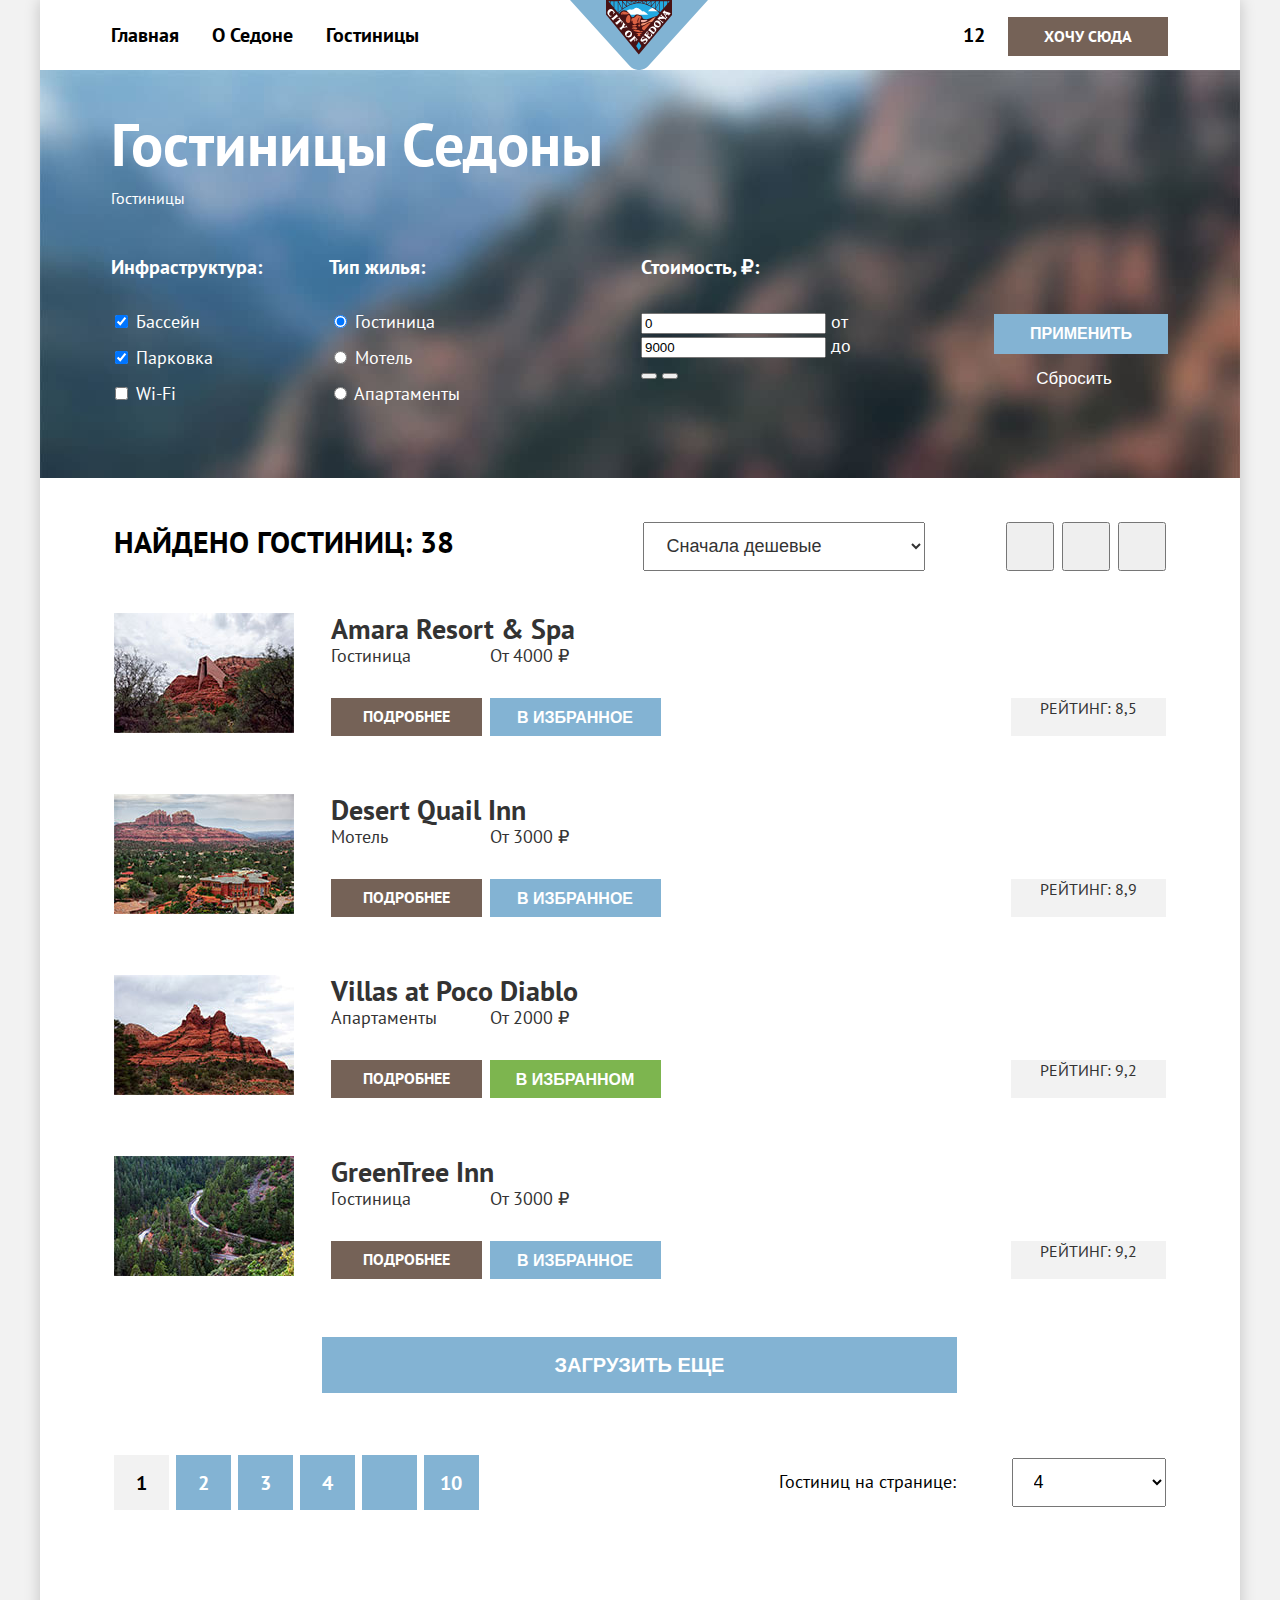
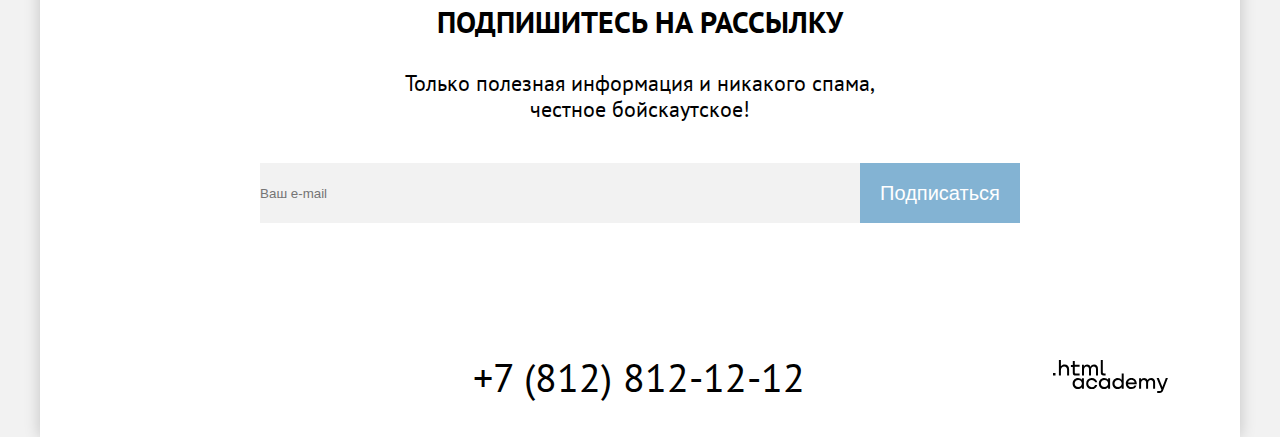
==== catalog.html @ 9ea30a8b "сетки на гридах для подходящих компонентов" ====
<!DOCTYPE html>
<html lang="ru">
  <head>
    <meta charset="utf-8" />
    <title>HTML Academy: Седона</title>
    <link rel="stylesheet" href="css/styles.css" />
  </head>

  <body>
    <!-- Шапка -->
    <header class="page-header">
      <div class="container">
        <nav class="navigation header-wrapper">
          <!-- Главная навигация -->
          <ul class="navigation-list">
            <li class="navigation-item">
              <a class="navigation-link" href="index.html">Главная</a>
            </li>
            <li class="navigation-item">
              <a class="navigation-link" href="about.html">О Седоне</a>
            </li>
            <li class="navigation-item">
              <a class="navigation-link" href="#">Гостиницы</a>
            </li>
          </ul>
          <!-- Лого -->
          <a class="navigation-link-logo" href="index.html">
            <img
              class="logo"
              src="img/index/header/sedona_logo.svg"
              width="138"
              height="70"
              alt="Логотип города Седона"
            />
          </a>
          <!-- Пользовательская навигация -->
          <ul class="navigation-user-list">
            <li class="navigation-item">
              <a class="navigation-link navigation-link-search" href="#">
                <span class="visually-hidden"> Поиск </span>
              </a>
            </li>
            <li class="navigation-item">
              <a class="navigation-link" href="#">
                <span class="visually-hidden navigation-link-favorite">
                  Избранное
                </span>
                <span class="favorite-hotels-number">12</span>
              </a>
            </li>
            <li class="navigation-item">
              <a class="navigation-link button button-find-navigation" href="#"
                >Хочу сюда</a
              >
            </li>
          </ul>
        </nav>
      </div>
    </header>
    <main class="main-catalog">
      <!-- Параметры поиска -->
      <section class="catalog-hotels catalog-wrapper">        
        <div class="container">
          <!-- Мини-шапка внутри страницы -->
          <div class="catalog-inner-header">
            <h1 class="catalog-hotels-title">Гостиницы Седоны</h1>
            <ul class="breadcrumbs">
              <li class="breadcrumbs-item breadcrumbs-icon-main">
                <a class="breadcrumbs-link" href="index.html"
                  ><span class="visually-hidden"> Главная </span></a
                >
              </li>
              <li class="breadcrumbs-item">
                <a class="breadcrumbs-link">Гостиницы</a>
              </li>
            </ul>
          </div>

          <h2 class="visually-hidden">Поиск гостиницы по параметрам</h2>
          <form
            class="catalog-filter catalog-filter-wrapper"
            action="https://echo.htmlacademy.ru/"
            method="get"
          >
            <!-- Инфраструктура -->
            <fieldset class="catalog-filter-group filter-infrastructure">
              <legend class="catalog-filter-title">Инфраструктура:</legend>
              <ul class="catalog-filter-list">
                <li class="catalog-filter-item">
                  <label class="control">
                    <input
                      class="control-input"
                      type="checkbox"
                      name="swimming_pool"
                      checked
                    />
                    <span class="control-mark"></span>
                    <span class="control-label">Бассейн</span>
                  </label>
                </li>
                <li class="catalog-filter-item">
                  <label class="control">
                    <input
                      class="control-input"
                      type="checkbox"
                      name="parking"
                      checked
                    />
                    <span class="control-mark"></span>
                    <span class="control-label">Парковка</span>
                  </label>
                </li>
                <li class="catalog-filter-item">
                  <label class="control">
                    <input class="control-input" type="checkbox" name="wi-fi" />
                    <span class="control-mark"></span>
                    <span class="control-label">Wi-Fi</span>
                  </label>
                </li>
              </ul>
            </fieldset>

            <!-- Тип жилья -->
            <fieldset class="catalog-filter-group filter-acomadation_type">
              <legend class="catalog-filter-title">Тип жилья:</legend>
              <ul class="catalog-filter-list">
                <li class="catalog-filter-item">
                  <label class="control">
                    <input
                      class="control-input"
                      type="radio"
                      name="hotel-type"
                      value="hotel"
                      checked
                    />
                    <span class="control-mark"></span>
                    <span class="control-label">Гостиница</span>
                  </label>
                </li>
                <li class="catalog-filter-item">
                  <label class="control">
                    <input
                      class="control-input"
                      type="radio"
                      name="hotel-type"
                      value="motel"
                    />
                    <span class="control-mark"></span>
                    <span class="control-label">Мотель</span>
                  </label>
                </li>
                <li class="catalog-filter-item">
                  <label class="control">
                    <input
                      class="control-input"
                      type="radio"
                      name="hotel-type"
                      value="apartment"
                    />
                    <span class="control-mark"></span>
                    <span class="control-label">Апартаменты</span>
                  </label>
                </li>
              </ul>
            </fieldset>

            <fieldset class="catalog-filter-group filter-price">
              <legend class="catalog-filter-title">Стоимость, ₽:</legend>

              <input
                id="catalog-filter-input-min-price"
                type="number"
                name="min-price"
                value="0"
              />
              <label
                class="catalog-filter-input"
                for="catalog-filter-input-min-price"
                >от
              </label>
              <input
                id="catalog-filter-input-max-price"
                class="catalog-filter-input"
                type="number"
                name="max-price"
                value="9000"
              />
              <label
                class="catalog-filter-input"
                for="catalog-filter-input-max-price"
                >до</label
              >

              <div class="catalog-filter-range-wrapper">
                <button class="range-toggle toggle-min" type="button">
                  <span class="visually-hidden">Изменить минимальную цену.</span>
                </button>
                <button class="range-toggle toggle-max" type="button">
                  <span class="visually-hidden">Изменить максимальную цену.</span>
                </button>
              </div>
            </fieldset>

            <fieldset class="catalog-filter-group filter-buttons">
              <legend class="visually-hidden">
                Кнопки применения/сброса фильтров
              </legend>
              <button class="button catalog-filter-button" type="submit">
                Применить
              </button>
              <button class="catalog-filter-reset" name="example" type="reset">
                Сбросить
              </button>
            </fieldset>
          </form>
        </div>
      </section>

      <!-- Результат поиска -->
      <section class="search-result">
        <div class="container">
          <!-- Верхняя панель отображения результатов поиска -->
          <div class="upper-panel-search-result">
            <h2>Найдено гостиниц: 38</h2>
            <!-- Сортировка -->
            <form class="sorting-type" action="https://echo.htmlacademy.ru/">
              <label class="visually-hidden" for="sorting">Сортировка</label>
              <select class="select-control" id="sorting" name="sorting">
                <option value="cheap">Сначала дешевые</option>
                <option value="popular">Сначала высокий рейтинг</option>
                <option value="expensive">Сначала дорогие</option>
              </select>
            </form>

            <!-- Вид отображения -->
            <button class="button-view button-cards" type="button">
              <span class="visually-hidden">Показать карточки</span>
            </button>
            <button class="button-view button-slideshow" type="button">
              <span class="visually-hidden">Слайдшоу</span>
            </button>
            <button class="button-view button-list current-button" type="button">
              <span class="visually-hidden">Показать список</span>
            </button>
          </div>

          <!-- Карточки отeлей -->
          <div class="search-result-hotels">
            <div class="hotel-card">
              <img
                class="hotel-card-image"
                src="img/catalog/hotels/hotel_Amara_Resort_Spa.jpg"
                width="180"
                height="120"
                alt="Гостиница Amara Resort & Spa, расположенная на горе"
              />
              <a class="hotel-card-link" href="hotel.html">
                <h3 class="hotel-card-title">Amara Resort & Spa</h3>
              </a>
              <p class="hotel-card-acomadation-type">Гостиница</p>
              <p class="hotel-card-price">От 4000 ₽</p>
              <a href="#" class="button hotel-card-button">Подробнее</a>
              <button class="button hotel-to-favorite" type="button">
                В избранное
              </button>
              <p class="rating">Рейтинг: 8,5</p>
            </div>

            <div class="hotel-card">
              <img
                class="hotel-card-image"
                src="img/catalog/hotels/motel_Desert_Quail_Inn.jpg"
                width="180"
                height="120"
                alt="Мотель Desert Quail Inn на фоне окружающего ландшафта"
              />
              <a class="hotel-card-link" href="hotel.html">
                <h3 class="hotel-card-title hotel-stars">Desert Quail Inn</h3>
              </a>
              <p class="hotel-card-acomadation-type">Мотель</p>
              <p class="hotel-card-price">От 3000 ₽</p>
              <a href="#" class="button hotel-card-button">Подробнее</a>
              <button class="button hotel-to-favorite" type="button">
                В избранное
              </button>

              <p class="rating">Рейтинг: 8,9</p>
            </div>

            <div class="hotel-card">
              <img
                class="hotel-card-image"
                src="img/catalog/hotels/apartaments_Villas_at_Poco_Diablo.jpg"
                width="180"
                height="120"
                alt="Горы вблизи апартаментов Villas at Poco Diablo"
              />
              <a class="hotel-card-link" href="hotel.html">
                <h3 class="hotel-card-title hotel-stars">
                  Villas at Poco Diablo
                </h3>
              </a>
              <p class="hotel-card-acomadation-type">Апартаменты</p>
              <p class="hotel-card-price">От 2000 ₽</p>
              <a href="#" class="button hotel-card-button">Подробнее</a>
              <button class="button hotel-in-favorite" type="button">
                В избранном
              </button>
              <p class="rating">Рейтинг: 9,2</p>
            </div>

            <div class="hotel-card">
              <img
                class="hotel-card-image"
                src="img/catalog/hotels/hotel_GreenTree_Inn.jpg"
                width="180"
                height="120"
                alt="Лесная холмистая местность с рекой вблизи гостиницы GreenTree Inn"
              />
              <a class="hotel-card-link" href="hotel.html">
                <h3 class="hotel-card-title hotel-stars">GreenTree Inn</h3>
              </a>
              <p class="hotel-card-acomadation-type">Гостиница</p>
              <p class="hotel-card-price">От 3000 ₽</p>
              <a href="#" class="button hotel-card-button">Подробнее</a>
              <button class="button hotel-to-favorite" type="button">
                В избранное
              </button>
              <p class="rating">Рейтинг: 9,2</p>
            </div>
            <!-- Кнопка "Загрузить еще" -->
            <button class="pagination-more pagination-link" type="button">
              Загрузить еще
            </button>
          </div>

          <!-- Нижняя панель отображения результатов поиска -->
          <div class="lower-panel-search-result">
            <ul class="pagination">
              <li class="pagination-item pagination-current">
                <a class="pagination-link pagination-current">1</a>
              </li>
              <li class="pagination-item">
                <a class="pagination-link" href="#">2</a>
              </li>
              <li class="pagination-item">
                <a class="pagination-link" href="#">3</a>
              </li>
              <li class="pagination-item">
                <a class="pagination-link" href="#">4</a>
              </li>
              <li class="pagination-item pagination-dots">
                <a class="pagination-link" href="#"></a>
              </li>
              <li class="pagination-item">
                <a class="pagination-link" href="#">10</a>
              </li>
            </ul>
            <!-- Выбор количества карточек отображения -->
            <form class="hotels-on-page" action="https://echo.htmlacademy.ru/">
              <label class="hotels-on-page-label" for="hotels-on-page">Гостиниц на странице:</label>
              <select
                class="select-control-pages"
                id="hotels-on-page"
                name="hotels-on-page"
              >
                <option value="4">4</option>
                <option value="8">8</option>
                <option value="12">12</option>
              </select>
            </form>
          </div>
        </div>
      </section>

      <!-- Подписка -->
      <section class="subscribe">
        <h2 class="subscribe-title">Подпишитесь на рассылку</h2>
        <p class="subscribe-description">
          Только полезная информация и никакого спама, честное бойскаутское!
        </p>
        <form class="subscribe-form" action="https://echo.htmlacademy.ru/">
          <label for="subscribe-email" class="visually-hidden"
            >Введите e-mail</label
          >
          <input
            class="subscribe-email subscribe-email-catalog"
            id="subscribe-email"
            type="email"
            name="subscribe-email"
            placeholder="Ваш e-mail"
          />
          <button
            class="subscribe-button"
            type="submit"
            name="subscribe-submit"
          >
            Подписаться
          </button>
        </form>
      </section>
    </main>
    <!-- Подвал -->
    <footer class="page-footer">
      <div class="container">
        <div class="footer-wrapper">
          <ul class="footer-social footer-social-list">
            <li class="footer-social-item">
              <a
                class="social-button social-button-twitter"
                href="https://twitter.com/htmlacademy_ru"
              >
                <span class="visually-hidden">Твиттер</span>
              </a>
            </li>
            <li class="footer-social-item">
              <a
                class="social-button social-button-facebook"
                href="https://www.facebook.com/htmlacademy"
              >
                <span class="visually-hidden">Фэйсбук</span>
              </a>
            </li>
            <li class="footer-social-item">
              <a
                class="social-button social-button-youtube"
                href="https://youtube.com/htmlacademy_ru"
              >
                <span class="visually-hidden">Ютуб</span>
              </a>
            </li>
          </ul>
          <p class="footer-contacts">
            <a class="footer-contacts-phone" href="tel:+78128121212"
              >+7 (812) 812-12-12</a
            >
          </p>
          <p class="htmlacademy-copyright">
            <a class="htmlacademy-link" href="https://htmlacademy.ru/"
              ><img
                class="footer-logo"
                src="img/index/footer/footer_logo.svg"
                width="115"
                height="34"
                alt="Логотип HTML Academy"
              />
            </a>
          </p>
        </div>
      </div>
    </footer>
  </body>
</html>
---- css/styles.css ----
/*Colors*/
:root {
  --primary-font-color: black;
  --secondary-font-color: #333333;
  --primary-background-color: #ffffff;
  --image-background-spare-color: #5d8eaf;
  --secondary-background-color: #83b3d3;
  --advantage-background-grey: rgba(131, 179, 211, 0.12);
  --advantage-background-dark-grey: rgba(131, 179, 211, 0.2);
  --find-hotel-button-color: #756257;
  --favorite-hotels-button-color: #7db54f;
  --backing-background: #f2f2f2;
}

@font-face {
  font-family: "PT Sans";
  font-style: normal;
  font-weight: 400;
  src: url("../fonts/ptsans-400.woff2") format("woff2");
  font-display: swap;
}

@font-face {
  font-family: "PT Sans";
  font-style: normal;
  font-weight: 700;
  src: url("../fonts/ptsans-700.woff2") format("woff2");
  font-display: swap;
}

/*Sticky-footer -> height of page*/
html {
  height: 100%;
}

/* CONTAINER /
specify the page_width */

.container {
  margin: 0 auto;
  padding-left: 71px;
  padding-right: 72px;
} 

body {
  min-height: 100%;
  font-family: "PT Sans", Arial, sans-serif;
  font-style: normal;
  font-weight: normal;
  font-size: 18px;
  color: var(--primary-font-color);
  background-color: var(--backing-background);
  width: 1200px;
  margin: 0 auto;
  box-shadow: 0px 0px 15px rgba(0, 0, 0, 0.2);
}

.visually-hidden {
  position: absolute;
  width: 1px;
  height: 1px;
  margin: -1px;
  padding: 0;
  border: 0;
  clip: rect(0 0 0 0);
  overflow: hidden;
}

/*Index_welcome_section*/
.intro-index {
  color: var(--primary-background-color);
  background-color: var(--image-background-spare-color);
  min-height: 485px; 
  background-image: url("../img/index/welcom_section/index-background.jpg");
  background-size: 100% auto;
  background-repeat: no-repeat;
  text-align: center;
  display: flex;
  justify-content: center;  
  margin-bottom: 63px;  
}

.intro-index-greeting {
  padding-top: 51px;
}

/*Header-navigation*/
.page-header {
  min-height: 65px;
  background: var(--primary-background-color);
}

.header-wrapper {
  display: flex;
  flex-direction: row;
  padding: 0;
  margin: 0;
}

.navigation-list {
  width: 459px;
  display: grid;
  grid-template-columns: repeat(4, max-content);
  gap: 33px; 
  margin: 0;
  padding: 0;
  list-style: none;
}

.navigation-item {
  align-self: center; 
  justify-self: center;
}

.navigation-user-list {
  max-width: 251px;
  display: grid;
  grid-template-columns: 18px 27px 160px;
  gap: 21px;
  margin: 0;
  padding: 0;
  list-style: none;
  margin-left: auto;
}

/*header-button*/
.button-find-navigation {
  background-color: var(--find-hotel-button-color);
  padding-top: 9px;
  padding-bottom: 10px; 
  padding-left: 36px;
  padding-right: 36px;
}

.navigation-link {
  font-weight: bold;
  font-size: 20px;
  line-height: 26px;
  color: inherit;
  text-decoration: none;
}

.logo {
  display: block;
}

/*All small buttons*/
.button {
  font-weight: bold;
  font-size: 16px;
  line-height: 21px;
  text-align: center;
  text-transform: uppercase;
  text-decoration: none;
  color: var(--primary-background-color);
  border: none;
  margin: 0;
}


/* Primary-background */
.main-index,
.main-catalog {
  background: var(--primary-background-color);
}

/*Index_advantages*/
.advantages-list {
  list-style: none;
  padding: 0;
  margin: 0;
}

.advantages-item {
  width: 400px;
  min-height: 384px;
  text-align: center;
  padding-top: 98px;
  box-sizing: border-box;
}

/* Флекс для построения плитки преимуществ */
.advantage-wrapper {
  display: flex;
  flex-direction: row;
  flex-wrap: wrap;
  margin: 0;
  padding: 0;
}

.advantages {
  text-align: center;
}

.advantage-blue {
  color: var(--primary-background-color);
  background-color: var(--secondary-background-color);
}

.advantage-grey {
  background-color: var(--advantage-background-grey);
}

.advantage-dark-grey {
  background-color: var(--advantage-background-dark-grey);
}

/* Common-title-description */
.advantages-title {
  font-weight: bold;
  font-size: 30px;
  line-height: 36px;
  text-align: center;
  text-transform: uppercase;
  margin: 0 auto;  
  padding: 0 240px;
  margin-bottom: 23px;
}

.advantages-description {
  font-size: 22px;
  line-height: 36px;
  text-align: center;
  color: var(--secondary-font-color);
  padding: 0 auto;
  margin-top: 0;
  margin-bottom: 79px;
}

/* Title-description-of-every-advantage */
.advantage-title {
  font-weight: bold;
  font-size: 24px;
  line-height: 28px;
  text-align: center;
  text-transform: uppercase;
  padding: 0 auto;
  margin-top: 0;
  margin-bottom: 25px;
}

.advantage-description {
  font-size: 18px;
  line-height: 21px;
  text-align: center;
  margin: 0 auto;
  padding: 0 75px;
}

.advantage-number {
  margin-top: 0;
  margin-bottom: 25px;
}

.advantages-description-blue {
  color: var(--primary-background-color);
}

.advantage-picture {
  display: inline-block;
}

/*Index-Find-hotel-section*/
.find-hotel {
  text-align: center;
  padding-top: 91px;
  margin-bottom: 91px;
}

.find-hotel-title {
  font-weight: bold;
  font-size: 30px;
  line-height: 36px;
  text-transform: uppercase;
  margin-top: 0;
  margin-bottom: 15px;
}

.find-hotel-description {
  font-size: 22px;
  line-height: 26px;
  color: var(--secondary-font-color);
  margin-top: 0;
  margin-bottom: 73px;
  padding: 0 250px;
}

/*Index-button-Find-hotel-in-Sedona*/
.button-find {
  display: inline-block;
  font-size: 20px;
  line-height: 36px;
  text-decoration: none;
  color: var(--primary-background-color);
  background-color: var(--find-hotel-button-color);
  border: none;
  margin: 0;  
  padding-left: 171px;
  padding-right: 171px;
  padding-top: 16px;
  padding-bottom: 18px;
}

/*Subscribe_section*/
.subscribe {
  text-align: center;
  padding-top: 94px;
  padding-bottom: 94px;
}

.subscribe-title {
  font-weight: bold;
  font-size: 30px;
  line-height: 36px;
  text-transform: uppercase;
  padding: 0 auto;
  margin-top: 0;
  margin-bottom: 30px;
}

.subscribe-description {
  font-size: 22px;
  line-height: 26px;
  text-align: center;
  padding: 0 340px;  
  margin-top: 0;
  margin-bottom: 41px;
}

.subscribe-form {
  display: flex;
  justify-content: center;
}

.subscribe-email {
  width: 600px;
  height: 60px;
  padding: 0;
  border: none;
  margin: 0;
  box-sizing: border-box;
}

.subscribe-email-catalog {
  background-color: var(--backing-background);
}

.subscribe-button {  
  font-size: 20px;
  line-height: 26px;
  color: var(--primary-background-color);
  background-color: var(--secondary-background-color);
  border: none;  
  padding-left: 20px;
  padding-right: 20px;
  margin: 0;
}

/*Index-subscribe*/
.subscribe-index {
  color: var(--primary-background-color);
  background-color: var(--image-background-spare-color);
  max-height: 411px;
  background-image: url("../img/index/subscribe_index_background.jpg");
  background-size: 100% auto;
  background-repeat: no-repeat;
}

/*Footer*/
.page-footer {  
  background: var(--primary-background-color);
}

.footer-wrapper {
  display: flex;
  flex-direction: row;
  padding: 0;
  margin: 0;
  min-height: 120px;
  align-items: center;
}

.footer-social {
  display: grid;
  grid-template-columns: 18px 10px 20px;
  gap: 20px;
  padding: 0;
  list-style: none;
  width: 168px;
  margin: 0;
}

.social-button {
  color: inherit;
  text-decoration: none;
}
 
.footer-contacts {
  width: 720px;
  margin: 0;  
  text-align: center; 
}

.footer-contacts-phone {  
  font-size: 40px;
  line-height: 40px;
  text-transform: uppercase;
  color: inherit;
  text-decoration: none;  
}

.htmlacademy-copyright {
  margin-left: auto;
  margin-top: 0;
  margin-bottom: 0;
}

.footer-logo {
  display: block;  
  margin: 0;
  padding: 0;
}



/*Catalog*/
.catalog-hotels {
  min-height: 408px;
  color: var(--primary-background-color);
  background-color: var(--image-background-spare-color);
  background-image: url("../img/catalog/catalog-background.jpg");
  background-size: 100% auto;
  background-repeat: no-repeat;
  margin-bottom: 44px;
  box-sizing: border-box;
}

/*Catalog-Title*/
.catalog-inner-header {
  padding-top: 35px;
}

.catalog-hotels-title {
  font-weight: bold;
  font-size: 60px;
  line-height: 78px;
  margin-top: 0;
  margin-bottom: 5px;
}

/* Mini-header-on-catalog-page */
.breadcrumbs {
  display: flex;
  flex-direction: row;
  margin-top: 0;
  margin-bottom: 45px;
  padding: 0;
  font-size: 16px;
  line-height: 21px;
  color: inherit;
  text-decoration: none;
  list-style: none;
}

/*Catalog-title-of-filters-kind*/
.catalog-filter-wrapper {
  display: flex;
  flex-direction: row;
  flex-wrap: wrap;
  margin: 0;
  padding: 0;
}

.catalog-filter-title {
  font-weight: bold;
  font-size: 20px;
  line-height: 26px;
  margin-bottom: 30px;
  padding: 0;
}

/*Catalog-Button-apply-filters*/
.catalog-filter-button {  
  background-color: var(--secondary-background-color);
  border: none;
  padding-top: 9px;
  padding-bottom: 10px; 
  padding-left: 36px;
  padding-right: 36px;  
}

/*Catalog-Button-reset-filters*/
.catalog-filter-reset {
  text-align: center;
  background-color: transparent;
  border: none;
  color: var(--primary-background-color);
  width: 160px;
  height: 48px;
  font-size: 17px;
  line-height: 23px;
}

/* Группы фильтров */
.catalog-filter-group {
  margin-left: 0;
  border: 0 none;
}

.catalog-filter-list {
  width: max-content;
  list-style: none;
  padding: 0;
  margin: 0;
}

.catalog-filter-item {
  margin-bottom: 13px;
  margin-right: 0;
}

.filter-infrastructure {
  width: 150px;
  margin-right: 67px;
  padding: 0;
}

.filter-acomadation_type {
  width: 160px;
  margin-right: 152px;
  padding: 0;
}

.filter-price {
  width: 287px;
  padding: 0;
  margin-right: auto;
}

.filter-buttons {
  width: 160px;
  padding-top: 60px;
  padding-left: 0;
  padding-right: 0;
  margin: 0;
}

/*Catalog-Title-of-search-results*/
.search-result {
  display: flex;
  flex-direction: column;  
}

/* wrapper */
.upper-panel-search-result {
  display: flex;
  flex-direction: row;
  margin-bottom: 42px;
  padding: 0;
}

.search-result-hotels {
  margin-bottom: 31px;
}

.search-result h2 {
  min-width: 529px;
  font-weight: bold;
  font-size: 30px;
  line-height: 39px;
  text-transform: uppercase;
  margin: 0;
}

/*sorting-search-results*/
.sorting-type {
  margin-right: 81px;
}

.select-control {
  padding-left: 19px;
  padding-right: 23px;
  padding-top: 12px;
  padding-bottom: 13px;
  font-size: 18px;
  line-height: 23px;
  color: var(--secondary-font-color);
}

.button-view {
  box-sizing: border-box;
  margin-right: 8px;
  padding: 22px 22px;
}

.button-view:last-child {
  margin: 0;
}

/*Catalog-hotels-card*/
.hotel-card {  
  min-height: 123px;
  display: grid;
  grid-template-columns: 217px 159px 521px 1fr;
  grid-template-rows: minmax(31px, auto) minmax(54px, auto) 1fr;
  margin-top: 28px;
  margin-bottom: 58px;
  color: var(--secondary-font-color);
}

.hotel-card-image {
  grid-column: 1/2;
  grid-row: 1/-1;
  display: inline-block;
}

/*Catalog-hotel-title*/
.hotel-card-link {
  font-weight: bold;
  font-size: 24px;
  line-height: 31px;
  color: var(--primery-color);
  text-decoration: none;
  grid-column: 2/4;
  grid-row: 1/2;
  overflow-wrap: break-word;
}

.hotel-card-title {
  margin: 0;
}

.hotel-card-acomadation-type {
  grid-column: 2/3;
  grid-row: 2/3;
  margin: 0;
  overflow-wrap: break-word;
  margin-right: 8px;
}

.hotel-card-price {
  grid-column: 3/4;
  grid-row: 2/3;
  margin: 0;
  overflow-wrap: break-word;
}

/*Catalog-Button-on-hotel-card-more-information*/
.hotel-card-button {
  padding-left: 27px;
  padding-right: 27px;
  padding-top: 8px;
  padding-bottom: 8px;
  margin-right: 8px;
  background-color: var(--find-hotel-button-color);
  grid-column: 2/3;
  grid-row: 3/4;
}

/*Catalog-Button-on-hotel-card-to-favorite*/
.hotel-to-favorite {  
  padding-left: 27px;
  padding-right: 27px;
  padding-top: 8px;
  padding-bottom: 8px;
  margin-right: 350px;
  background-color: var(--secondary-background-color);
  grid-column: 3/4;
  grid-row: 3/4;
}

/*Catalog-Button-on-hotel-card-in-favorite*/
.hotel-in-favorite {
  padding-left: 25px;
  padding-right: 25px;
  padding-top: 8px;
  padding-bottom: 8px;
  margin-right: 350px;
  background-color: var(--favorite-hotels-button-color);
  grid-column: 3/4;
  grid-row: 3/4;
}

/*Catalog-rating-of-hotel*/
.rating {
  font-size: 16px;
  line-height: 21px;
  text-align: center;
  text-transform: uppercase;
  color: var(--secondary-font-color);
  background-color: var(--backing-background);
  grid-column: 4/5;
  grid-row: 3/4;
  margin: 0;
  overflow-wrap: break-word;
}

/*Catalog-pagination-buttons*/
.lower-panel-search-result {
  display: flex;
  flex-direction: row;
  justify-content: space-between;
  padding-top: 31px;
}

.pagination {
  max-width: 670px;
  display: grid;
  grid-auto-flow: column;
  gap: 7px;
  margin: 0;
  padding: 0;
}

.pagination-item {
  display: grid;
  min-width: 55px;
  min-height: 55px;
  padding: 10px;
  box-sizing: border-box;
  list-style: none;
  background-color: var(--secondary-background-color);
}

.pagination-link {
  display: block;
  margin: auto;
  font-weight: bold;
  font-size: 20px;
  line-height: 26px;
  text-transform: uppercase;
  text-decoration: none;
  color: var(--primary-background-color);
  border: none;
  text-align: center;
}

.pagination-more {
  background-color: var(--secondary-background-color);
  padding-left: 233px;
  padding-right: 233px;
  padding-top: 15px;
  padding-bottom: 15px;
}

.pagination-current {
  color: var(--primary-font-color);
  background-color: var(--backing-background);
}

.hotels-on-page {
  padding-top: 3px;
}

.hotels-on-page { 
  margin-left: auto;
}

.hotels-on-page-label {
  font-size: inherit;
  line-height: inherit;
  margin-right: 51px;
}

.select-control-pages {
  padding-left: 17px;
  padding-right: 94px;
  padding-top: 12px;
  padding-bottom: 13px;
  font-size: inherit;
  line-height: inherit;
}
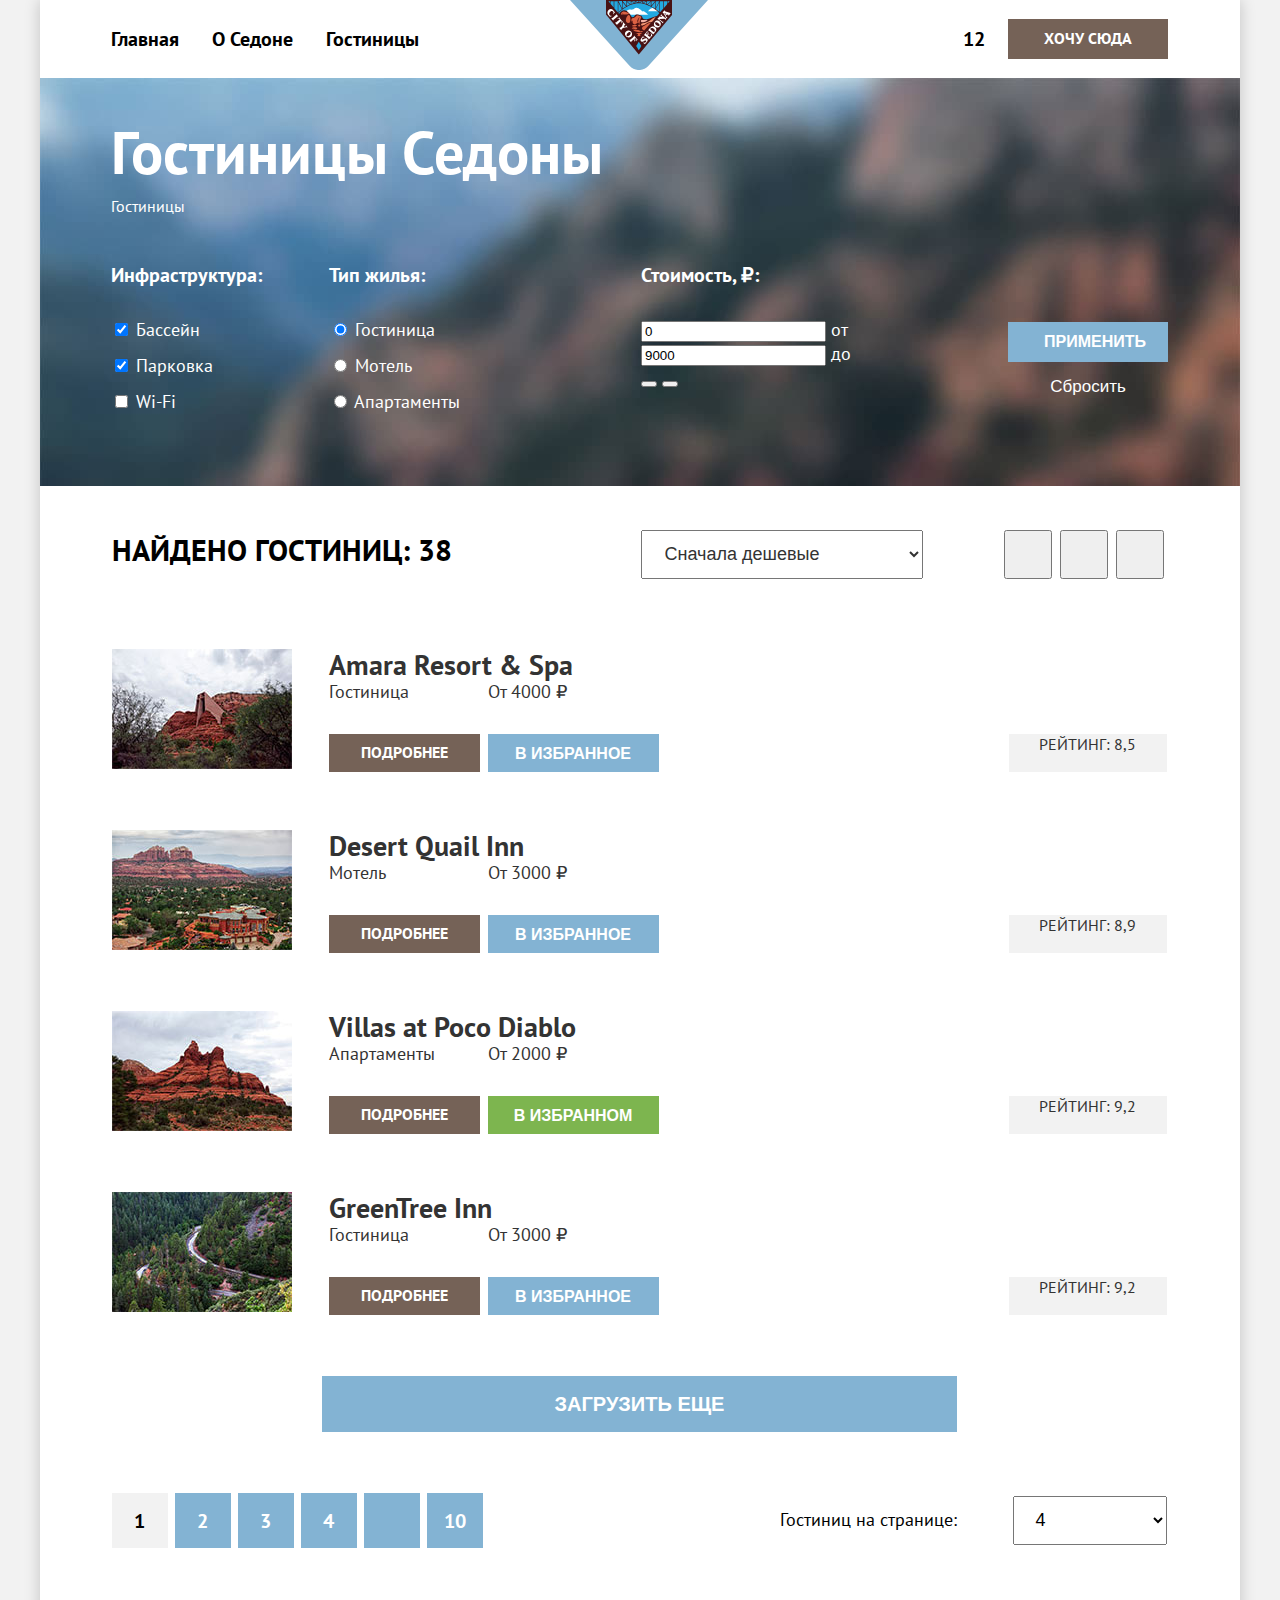
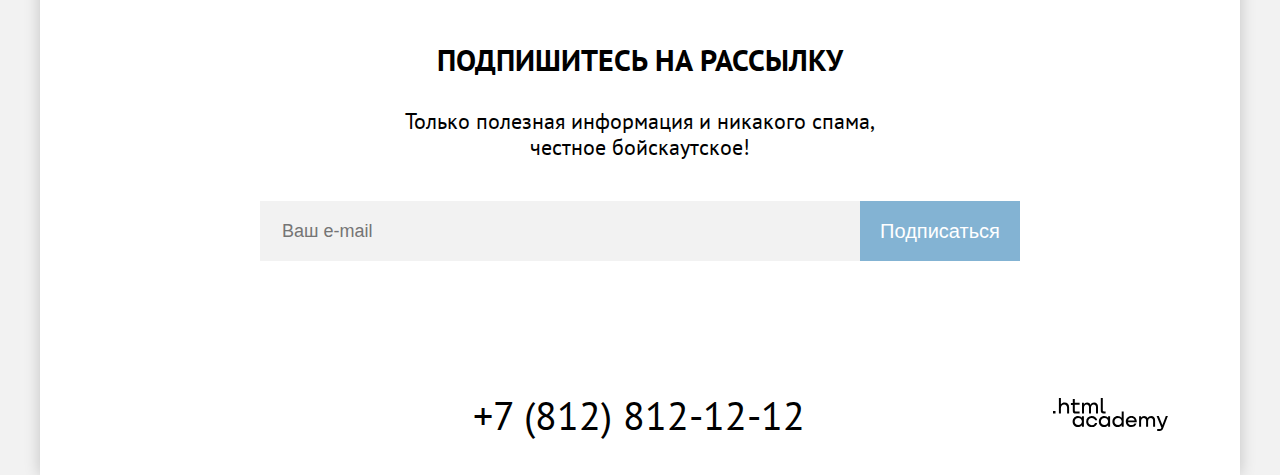
==== commit 93a3c043: "Отработка замечаний по мелким сетки на гридах" ====
--- a/catalog.html
+++ b/catalog.html
@@ -76,7 +76,6 @@
             </ul>
           </div>
 
-          <h2 class="visually-hidden">Поиск гостиницы по параметрам</h2>
           <form
             class="catalog-filter catalog-filter-wrapper"
             action="https://echo.htmlacademy.ru/"
@@ -201,17 +200,15 @@
               </div>
             </fieldset>
 
-            <fieldset class="catalog-filter-group filter-buttons">
-              <legend class="visually-hidden">
-                Кнопки применения/сброса фильтров
-              </legend>
+            <!-- Кнопки применения/сброса фильтров -->
+            <div class="catalog-filter-group filter-buttons">             
               <button class="button catalog-filter-button" type="submit">
                 Применить
               </button>
               <button class="catalog-filter-reset" name="example" type="reset">
                 Сбросить
               </button>
-            </fieldset>
+            </div>            
           </form>
         </div>
       </section>
@@ -329,31 +326,33 @@
               <p class="rating">Рейтинг: 9,2</p>
             </div>
             <!-- Кнопка "Загрузить еще" -->
-            <button class="pagination-more pagination-link" type="button">
-              Загрузить еще
-            </button>
+            <div class="pagination-more">
+              <button class="pagination-more-button pagination-link" type="button">
+                Загрузить еще
+              </button>
+            </div>
           </div>
 
           <!-- Нижняя панель отображения результатов поиска -->
           <div class="lower-panel-search-result">
             <ul class="pagination">
               <li class="pagination-item pagination-current">
-                <a class="pagination-link pagination-current">1</a>
+                <a class="pagination-link pagination-number pagination-current">1</a>
               </li>
               <li class="pagination-item">
-                <a class="pagination-link" href="#">2</a>
+                <a class="pagination-link pagination-number" href="#">2</a>
               </li>
               <li class="pagination-item">
-                <a class="pagination-link" href="#">3</a>
+                <a class="pagination-link pagination-number" href="#">3</a>
               </li>
               <li class="pagination-item">
-                <a class="pagination-link" href="#">4</a>
+                <a class="pagination-link pagination-number" href="#">4</a>
               </li>
               <li class="pagination-item pagination-dots">
-                <a class="pagination-link" href="#"></a>
+                <a class="pagination-link pagination-number" href="#"></a>
               </li>
               <li class="pagination-item">
-                <a class="pagination-link" href="#">10</a>
+                <a class="pagination-link pagination-number" href="#">10</a>
               </li>
             </ul>
             <!-- Выбор количества карточек отображения -->
--- a/css/styles.css
+++ b/css/styles.css
@@ -110,6 +110,7 @@
 .navigation-item {
   align-self: center; 
   justify-self: center;
+  padding: 19px 0;
 }
 
 .navigation-user-list {
@@ -125,6 +126,7 @@
 
 /*header-button*/
 .button-find-navigation {
+  display: inline-block;
   background-color: var(--find-hotel-button-color);
   padding-top: 9px;
   padding-bottom: 10px; 
@@ -137,7 +139,7 @@
   font-size: 20px;
   line-height: 26px;
   color: inherit;
-  text-decoration: none;
+  text-decoration: none;  
 }
 
 .logo {
@@ -146,6 +148,7 @@
 
 /*All small buttons*/
 .button {
+  display: inline-block;
   font-weight: bold;
   font-size: 16px;
   line-height: 21px;
@@ -245,6 +248,7 @@
   text-align: center;
   margin: 0 auto;
   padding: 0 75px;
+  padding-bottom: 25px;
 }
 
 .advantage-number {
@@ -263,8 +267,7 @@
 /*Index-Find-hotel-section*/
 .find-hotel {
   text-align: center;
-  padding-top: 91px;
-  margin-bottom: 91px;
+  padding: 91px 0;  
 }
 
 .find-hotel-title {
@@ -335,10 +338,12 @@
 .subscribe-email {
   width: 600px;
   height: 60px;
-  padding: 0;
+  padding: 0 22px;  
   border: none;
   margin: 0;
   box-sizing: border-box;
+  font-size: 18px;
+  line-height: 26px;
 }
 
 .subscribe-email-catalog {
@@ -346,6 +351,7 @@
 }
 
 .subscribe-button {  
+  display: inline-block;
   font-size: 20px;
   line-height: 26px;
   color: var(--primary-background-color);
@@ -391,6 +397,7 @@
 }
 
 .social-button {
+  display: inline-block;
   color: inherit;
   text-decoration: none;
 }
@@ -480,7 +487,9 @@
 }
 
 /*Catalog-Button-apply-filters*/
-.catalog-filter-button {  
+.catalog-filter-button { 
+  display: inline-block; 
+  max-width: 160px;
   background-color: var(--secondary-background-color);
   border: none;
   padding-top: 9px;
@@ -519,6 +528,10 @@
   margin-right: 0;
 }
 
+.catalog-filter-item:last-child {
+  margin-bottom: 0;
+}
+
 .filter-infrastructure {
   width: 150px;
   margin-right: 67px;
@@ -538,6 +551,7 @@
 }
 
 .filter-buttons {
+  display: inline-block;
   width: 160px;
   padding-top: 60px;
   padding-left: 0;
@@ -603,8 +617,8 @@
   display: grid;
   grid-template-columns: 217px 159px 521px 1fr;
   grid-template-rows: minmax(31px, auto) minmax(54px, auto) 1fr;
-  margin-top: 28px;
-  margin-bottom: 58px;
+  padding-top: 28px;
+  padding-bottom: 30px;
   color: var(--secondary-font-color);
 }
 
@@ -647,6 +661,7 @@
 
 /*Catalog-Button-on-hotel-card-more-information*/
 .hotel-card-button {
+  display: inline-block;
   padding-left: 27px;
   padding-right: 27px;
   padding-top: 8px;
@@ -658,7 +673,8 @@
 }
 
 /*Catalog-Button-on-hotel-card-to-favorite*/
-.hotel-to-favorite {  
+.hotel-to-favorite {
+  display: inline-block;  
   padding-left: 27px;
   padding-right: 27px;
   padding-top: 8px;
@@ -671,6 +687,7 @@
 
 /*Catalog-Button-on-hotel-card-in-favorite*/
 .hotel-in-favorite {
+  display: inline-block;
   padding-left: 25px;
   padding-right: 25px;
   padding-top: 8px;
@@ -700,31 +717,34 @@
   display: flex;
   flex-direction: row;
   justify-content: space-between;
-  padding-top: 31px;
 }
 
 .pagination {
-  max-width: 670px;
+  max-width: 650px;
   display: grid;
-  grid-auto-flow: column;
-  gap: 7px;
+  grid-template-columns: repeat(auto-fill, minmax(56px,1fr));
+  grid-gap: 7px;
   margin: 0;
   padding: 0;
 }
 
 .pagination-item {
-  display: grid;
+  display: flex;
+  flex-direction: row;
+  flex-wrap: wrap;
+  justify-content: center;
+  align-items: center;
   min-width: 55px;
   min-height: 55px;
+  max-width: 100px;
   padding: 10px;
   box-sizing: border-box;
   list-style: none;
-  background-color: var(--secondary-background-color);
+  background-color: var(--secondary-background-color);  
 }
 
 .pagination-link {
-  display: block;
-  margin: auto;
+  display: block;  
   font-weight: bold;
   font-size: 20px;
   line-height: 26px;
@@ -735,12 +755,27 @@
   text-align: center;
 }
 
+.pagination-number {  
+  margin: 0;  
+  max-width: 56px;
+  overflow-wrap: break-word;
+}
+
 .pagination-more {
+  padding-top: 31px;
+  padding-bottom: 30px;
+  padding-left: 210px;
+  padding-right: 210px;
+}
+
+.pagination-more-button {
+  display: inline-block; 
   background-color: var(--secondary-background-color);
   padding-left: 233px;
   padding-right: 233px;
   padding-top: 15px;
-  padding-bottom: 15px;
+  padding-bottom: 15px;  
+  margin: 0;
 }
 
 .pagination-current {
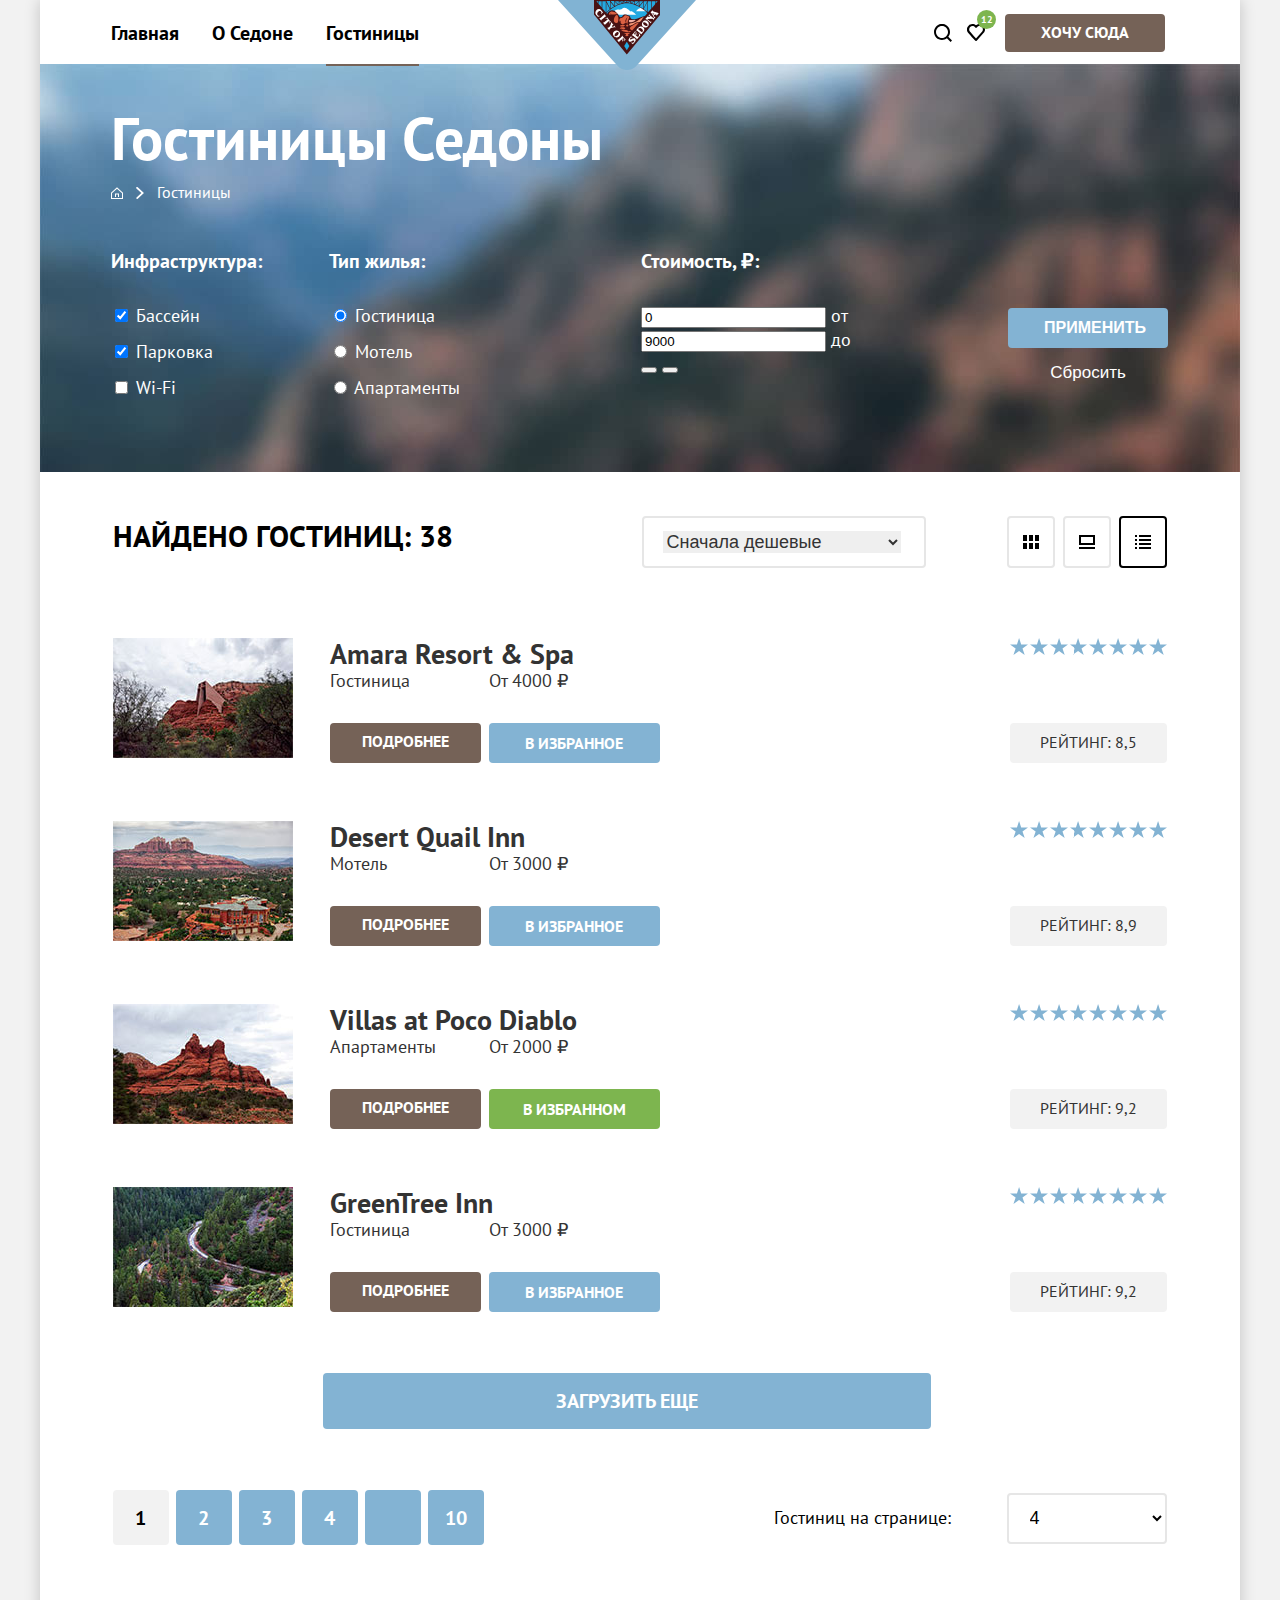
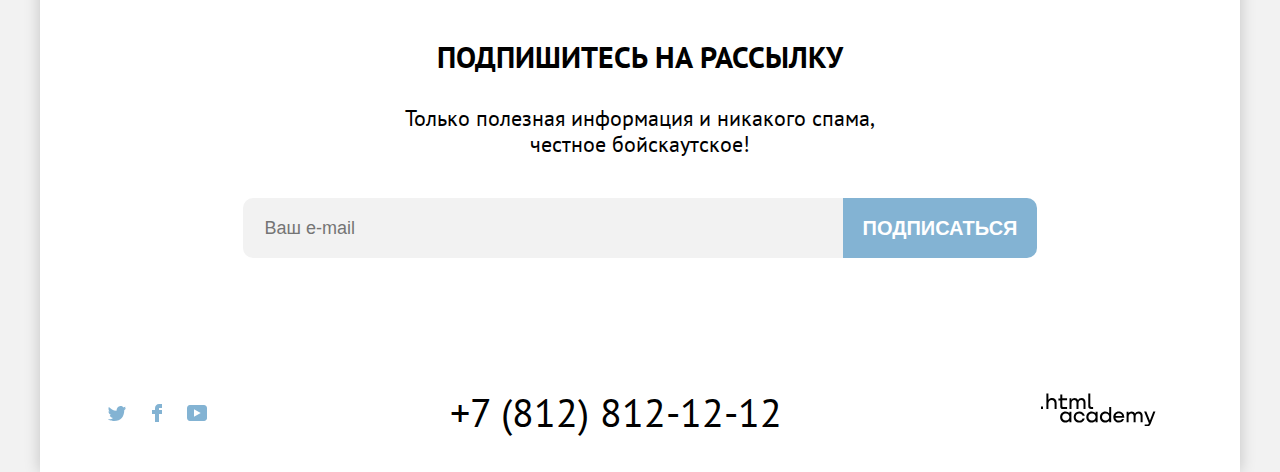
==== commit 9458b4e0: "Декоративные элементы на главной странице" ====
--- a/catalog.html
+++ b/catalog.html
@@ -9,18 +9,20 @@
   <body>
     <!-- Шапка -->
     <header class="page-header">
-      <div class="container">
+      <div class="container header-container">
         <nav class="navigation header-wrapper">
           <!-- Главная навигация -->
           <ul class="navigation-list">
             <li class="navigation-item">
-              <a class="navigation-link" href="index.html">Главная</a>
+              <a class="navigation-link" href="index.html"
+                >Главная</a
+              >
             </li>
             <li class="navigation-item">
               <a class="navigation-link" href="about.html">О Седоне</a>
             </li>
             <li class="navigation-item">
-              <a class="navigation-link" href="#">Гостиницы</a>
+              <a class="navigation-link navigation-link-current" href="#">Гостиницы</a>
             </li>
           </ul>
           <!-- Лого -->
@@ -35,23 +37,47 @@
           </a>
           <!-- Пользовательская навигация -->
           <ul class="navigation-user-list">
+            <li class="navigation-item navigation-link-search">
+              <a class="navigation-link navigation-user-link" href="#">
+                <svg
+                  class="navigation-icon"
+                  aria-hidden="true"
+                  focusable="false"
+                  width="18"
+                  height="18"
+                  viewBox="0 0 18 18"
+                  fill="none"
+                  xmlns="http://www.w3.org/2000/svg"
+                >
+                  <path
+                    d="m18 16.5-3.7-3.7c1-1.3 1.7-3 1.7-4.9 0-4.4-3.6-8-8-8S0 3.6 0 8c0 4.4 3.6 8 8 8 1.8 0 3.5-.6 4.9-1.7l3.7 3.7 1.4-1.5ZM8 14c-3.3 0-6-2.7-6-6s2.7-6 6-6 6 2.7 6 6-2.7 6-6 6Z"
+                  />
+                </svg>
+                <span class="visually-hidden"> Поиск </span>
+              </a>
+            </li>
+            <li class="navigation-item navigation-link-favorite">
+              <a class="navigation-link navigation-user-link" href="#">
+                <svg
+                  class="navigation-icon"
+                  aria-hidden="true"
+                  focusable="false"
+                  width="18"
+                  height="17"
+                  viewBox="0 0 18 17"
+                  fill="none"
+                  xmlns="http://www.w3.org/2000/svg"
+                >
+                  <path
+                    d="M8.9 17a.9.9 0 0 1-.8-.4c-5.4-6.1-6.7-7.5-7-7.9A5.4 5.4 0 0 1 5.5 0C6.8 0 8 .5 9 1.3a5.46 5.46 0 0 1 9 4.1c0 1.3-.5 2.5-1.3 3.4l-7 7.9c-.2.2-.4.3-.8.3Zm-6-9.5c.3.4 3.5 4 6.1 6.9l6.2-7c.5-.5.7-1.2.7-2 0-1.8-1.5-3.3-3.3-3.3-1 0-2 .5-2.7 1.3-.3.3-.6.4-.9.4-.3 0-.6-.2-.8-.4-.7-.8-1.7-1.3-2.7-1.3-1.8 0-3.3 1.5-3.3 3.3-.1.9.3 1.6.7 2.1-.1 0-.1 0 0 0Z"
+                  />
+                </svg>
+                <span class="visually-hidden"> Избранное </span>
+                <span class="favorite-hotels-number">12</span>
+              </a>
+            </li>
             <li class="navigation-item">
-              <a class="navigation-link navigation-link-search" href="#">
-                <span class="visually-hidden"> Поиск </span>
-              </a>
-            </li>
-            <li class="navigation-item">
-              <a class="navigation-link" href="#">
-                <span class="visually-hidden navigation-link-favorite">
-                  Избранное
-                </span>
-                <span class="favorite-hotels-number">12</span>
-              </a>
-            </li>
-            <li class="navigation-item">
-              <a class="navigation-link button button-find-navigation" href="#"
-                >Хочу сюда</a
-              >
+              <a class="button button-find-navigation" href="#">Хочу сюда</a>
             </li>
           </ul>
         </nav>
@@ -65,9 +91,14 @@
           <div class="catalog-inner-header">
             <h1 class="catalog-hotels-title">Гостиницы Седоны</h1>
             <ul class="breadcrumbs">
-              <li class="breadcrumbs-item breadcrumbs-icon-main">
-                <a class="breadcrumbs-link" href="index.html"
+              <li class="breadcrumbs-item">
+                <a class="breadcrumbs-link breadcrumbs-icon-main" href="index.html"
                   ><span class="visually-hidden"> Главная </span></a
+                >
+              </li>
+              <li class="breadcrumbs-item">
+                <a class="breadcrumbs-link breadcrumbs-icon-nav" href="index.html"
+                  ><span class="visually-hidden"> Стрелка между пунктами меню </span></a
                 >
               </li>
               <li class="breadcrumbs-item">
@@ -236,7 +267,7 @@
             <button class="button-view button-slideshow" type="button">
               <span class="visually-hidden">Слайдшоу</span>
             </button>
-            <button class="button-view button-list current-button" type="button">
+            <button class="button-view button-list current-button-view " type="button">
               <span class="visually-hidden">Показать список</span>
             </button>
           </div>
@@ -254,6 +285,7 @@
               <a class="hotel-card-link" href="hotel.html">
                 <h3 class="hotel-card-title">Amara Resort & Spa</h3>
               </a>
+              <div class="hotel-stars"><span class="visually-hidden">Категория отеля: 4 звезды.</span></div>
               <p class="hotel-card-acomadation-type">Гостиница</p>
               <p class="hotel-card-price">От 4000 ₽</p>
               <a href="#" class="button hotel-card-button">Подробнее</a>
@@ -272,8 +304,9 @@
                 alt="Мотель Desert Quail Inn на фоне окружающего ландшафта"
               />
               <a class="hotel-card-link" href="hotel.html">
-                <h3 class="hotel-card-title hotel-stars">Desert Quail Inn</h3>
-              </a>
+                <h3 class="hotel-card-title">Desert Quail Inn</h3>
+              </a>
+              <div class="hotel-stars"><span class="visually-hidden">Категория отеля: 3 звезды.</span></div>
               <p class="hotel-card-acomadation-type">Мотель</p>
               <p class="hotel-card-price">От 3000 ₽</p>
               <a href="#" class="button hotel-card-button">Подробнее</a>
@@ -293,10 +326,11 @@
                 alt="Горы вблизи апартаментов Villas at Poco Diablo"
               />
               <a class="hotel-card-link" href="hotel.html">
-                <h3 class="hotel-card-title hotel-stars">
+                <h3 class="hotel-card-title">
                   Villas at Poco Diablo
                 </h3>
               </a>
+              <div class="hotel-stars"><span class="visually-hidden">Категория отеля: 2 звезды.</span></div>
               <p class="hotel-card-acomadation-type">Апартаменты</p>
               <p class="hotel-card-price">От 2000 ₽</p>
               <a href="#" class="button hotel-card-button">Подробнее</a>
@@ -315,8 +349,9 @@
                 alt="Лесная холмистая местность с рекой вблизи гостиницы GreenTree Inn"
               />
               <a class="hotel-card-link" href="hotel.html">
-                <h3 class="hotel-card-title hotel-stars">GreenTree Inn</h3>
-              </a>
+                <h3 class="hotel-card-title">GreenTree Inn</h3>
+              </a>
+              <div class="hotel-stars"><span class="visually-hidden">Категория отеля: 2 звезды.</span></div>
               <p class="hotel-card-acomadation-type">Гостиница</p>
               <p class="hotel-card-price">От 3000 ₽</p>
               <a href="#" class="button hotel-card-button">Подробнее</a>
@@ -327,7 +362,7 @@
             </div>
             <!-- Кнопка "Загрузить еще" -->
             <div class="pagination-more">
-              <button class="pagination-more-button pagination-link" type="button">
+              <button class="pagination-more-button button pagination-link" type="button">
                 Загрузить еще
               </button>
             </div>
@@ -390,7 +425,7 @@
             placeholder="Ваш e-mail"
           />
           <button
-            class="subscribe-button"
+            class="subscribe-button button"
             type="submit"
             name="subscribe-submit"
           >
@@ -401,7 +436,7 @@
     </main>
     <!-- Подвал -->
     <footer class="page-footer">
-      <div class="container">
+      <div class="container footer-container">
         <div class="footer-wrapper">
           <ul class="footer-social footer-social-list">
             <li class="footer-social-item">
@@ -409,6 +444,21 @@
                 class="social-button social-button-twitter"
                 href="https://twitter.com/htmlacademy_ru"
               >
+                <svg
+                  class="social-icon"
+                  aria-hidden="true"
+                  focusable="false"                   
+                  width="18"
+                  height="15"
+                  viewBox="0 0 18 15"
+                  fill="none"
+                  xmlns="http://www.w3.org/2000/svg"
+                >
+                  <path
+                    d="M11.6.2c1.8-.5 3.2.3 3.8 1.2.7-.2 1.4-.5 2.1-.7 0 .9-.6 1.5-.9 1.8.7.1 1.4-.6 1.4-.6-.2 1-1.1 1.8-1.7 2C16.1 10.7 13 15.1 5.7 15h-.5c-.4 0-4.4-.5-5.2-1.9 2.4.2 4.1-.4 5-1.2-1-.3-2.9-.4-3.2-2.9.4.1.6.2 1.3.1C1.8 8.3.4 7.5.5 5.3c.3.3 1.1.5 1.4.5C1.1 5.6-.2 2.5.9.9c1.9 1.9 4 3.6 7.6 3.8C8.7 2.3 9.7.8 11.6.2Z"
+                    
+                  />
+                </svg>
                 <span class="visually-hidden">Твиттер</span>
               </a>
             </li>
@@ -417,6 +467,21 @@
                 class="social-button social-button-facebook"
                 href="https://www.facebook.com/htmlacademy"
               >
+                <svg
+                  class="social-icon"
+                  aria-hidden="true"
+                  focusable="false"                  
+                  width="10"
+                  height="18"
+                  viewBox="0 0 10 18"
+                  fill="none"
+                  xmlns="http://www.w3.org/2000/svg"
+                >
+                  <path
+                    d="M7 0C4.8 0 3 1.8 3 4v2H0v4h3v8h4v-8h3V6H7V4h3V0H7Z"
+                    
+                  />
+                </svg>
                 <span class="visually-hidden">Фэйсбук</span>
               </a>
             </li>
@@ -425,6 +490,21 @@
                 class="social-button social-button-youtube"
                 href="https://youtube.com/htmlacademy_ru"
               >
+                <svg
+                  class="social-icon"
+                  aria-hidden="true"
+                  focusable="false"                 
+                  width="20"
+                  height="16"
+                  viewBox="0 0 20 16"
+                  fill="none"
+                  xmlns="http://www.w3.org/2000/svg"
+                >
+                  <path
+                    d="M17 0H2.9C1.2 0 0 1.5 0 3.2v9.5C0 14.5 1.2 16 2.9 16h14.3c1.5 0 2.9-1.5 2.9-3.2V3.2C19.9 1.5 18.7 0 17 0ZM7 11.8V4.2L13.7 8 7 11.8Z"
+                    
+                  />
+                </svg>
                 <span class="visually-hidden">Ютуб</span>
               </a>
             </li>
@@ -435,14 +515,19 @@
             >
           </p>
           <p class="htmlacademy-copyright">
-            <a class="htmlacademy-link" href="https://htmlacademy.ru/"
-              ><img
-                class="footer-logo"
-                src="img/index/footer/footer_logo.svg"
+            <a class="htmlacademy-link" href="https://htmlacademy.ru/">
+              <svg
+                class="htmlacademy-icon"
                 width="115"
-                height="34"
-                alt="Логотип HTML Academy"
-              />
+                height="33"
+                viewBox="0 0 115 33"
+                fill="none"
+                xmlns="http://www.w3.org/2000/svg"
+              >
+                <path
+                  d="M0 12.9v2.6h2.5v-2.6H0ZM11.6 4.5c-1.6 0-2.8.7-3.6 1.7h-.1V0h-2v15.5h2v-5.3c0-2.1 1.3-3.6 3.3-3.6 1.8 0 2.9 1.4 2.9 3.2v5.7h2V9.4c.1-3-1.8-4.9-4.5-4.9ZM26.6 4.8h-4.8V1.1h-2v3.8h-1.9v2h1.9v6c0 1.7 1 2.7 2.7 2.7h4.1v-2h-3.7c-.7 0-1.1-.4-1.1-1.1V6.8h4.8v-2ZM41.1 4.6c-1.6 0-2.9.8-3.5 2.1h-.1c-.6-1.2-1.8-2.1-3.4-2.1-1.4 0-2.5.8-3.1 1.8h-.1V4.8H29v10.6h2V10c0-2 1-3.5 2.6-3.5 1.5 0 2.4 1 2.4 2.6v6.3h2V9.8c0-2.4 1.4-3.3 2.6-3.3 1.5 0 2.4 1 2.4 2.6v6.3h2V8.9c.1-2.5-1.4-4.3-3.9-4.3ZM47.8 12.7c0 1.7 1 2.7 2.8 2.7h2v-2h-1.7c-.7 0-1.1-.4-1.1-1.1V0h-2v12.7ZM28.9 19.7c-.9-1.1-2.2-1.8-3.9-1.8-3.1 0-5.4 2.3-5.4 5.6s2.3 5.6 5.4 5.6c1.8 0 3-.8 3.8-1.9h.1v1.6h2V18.2h-2v1.5Zm-3.6 7.4c-2.2 0-3.6-1.6-3.6-3.6s1.4-3.6 3.6-3.6 3.6 1.6 3.6 3.6c0 1.9-1.4 3.6-3.6 3.6ZM44.2 22c-.5-2.4-2.6-4.1-5.4-4.1a5.4 5.4 0 0 0-5.6 5.6c0 3.1 2.2 5.6 5.6 5.6 2.8 0 4.9-1.8 5.4-4.2h-2.1a3.4 3.4 0 0 1-3.3 2.3c-2.2 0-3.6-1.6-3.6-3.6s1.4-3.6 3.6-3.6c1.6 0 2.8 1 3.3 2.2h2.1V22ZM55.1 19.7c-.9-1.1-2.2-1.8-3.9-1.8-3.1 0-5.4 2.3-5.4 5.6s2.3 5.6 5.4 5.6c1.8 0 3-.8 3.8-1.9h.1v1.6h2V18.2h-2v1.5Zm-3.6 7.4c-2.2 0-3.6-1.6-3.6-3.6s1.4-3.6 3.6-3.6 3.6 1.6 3.6 3.6c0 1.9-1.5 3.6-3.6 3.6ZM68.7 19.8c-.9-1.1-2.2-1.9-3.9-1.9-3.1 0-5.4 2.3-5.4 5.6s2.2 5.6 5.4 5.6c1.7 0 3-.8 3.8-1.8h.1v1.5h2V13.4h-2v6.4Zm-3.6 7.3c-2.2 0-3.6-1.6-3.6-3.6s1.4-3.6 3.6-3.6 3.6 1.6 3.6 3.6c-.1 2-1.5 3.6-3.6 3.6ZM78.3 17.9c-3.3 0-5.5 2.5-5.5 5.6 0 3 2.1 5.6 5.5 5.6 2.5 0 4.5-1.3 5.2-3.6h-2.1c-.5 1-1.6 1.6-3 1.6-1.9 0-3.3-1.3-3.4-2.9h8.8c.2-3.6-2-6.3-5.5-6.3Zm0 1.9c1.7 0 3 1 3.3 2.6h-6.5c.3-1.5 1.5-2.6 3.2-2.6ZM98.2 17.9c-1.6 0-2.9.8-3.6 2h-.1c-.6-1.2-1.8-2-3.4-2-1.4 0-2.5.7-3.1 1.8v-1.5h-1.9v10.6h2v-5.4c0-2 1-3.4 2.6-3.5 1.5 0 2.4 1 2.4 2.6v6.3h2v-5.6c0-2.4 1.4-3.3 2.6-3.3 1.5 0 2.4 1 2.4 2.6v6.3h2v-6.5c.1-2.6-1.4-4.4-3.9-4.4ZM109.4 27l-3.6-8.9h-2.2l4.8 11.6c-.3.9-.7 1.2-1.7 1.2h-2.5v2h2.5c1.8 0 2.8-.8 3.5-2.6l4.7-12.2h-2.1l-3.4 8.9Z"                  
+                />
+              </svg>
             </a>
           </p>
         </div>
--- a/css/styles.css
+++ b/css/styles.css
@@ -5,12 +5,19 @@
   --primary-background-color: #ffffff;
   --image-background-spare-color: #5d8eaf;
   --secondary-background-color: #83b3d3;
-  --advantage-background-grey: rgba(131, 179, 211, 0.12);
+  --advantage-background-grey: rgba(131, 179, 211, 0.12);  
   --advantage-background-dark-grey: rgba(131, 179, 211, 0.2);
   --find-hotel-button-color: #756257;
   --favorite-hotels-button-color: #7db54f;
   --backing-background: #f2f2f2;
-}
+  --view-button-background:#E6E6E6;
+  --find-button-hover: #615048;
+  --social-icon-hover: #68A2CA;  
+  --find-button-active: rgba(255, 255, 255, 0.3);
+  --body-box-shadow: rgba(0, 0, 0, 0.2);
+  --navigation-user-link-active: rgba(117, 98, 87, 0.3);
+  --subscribe-email-invalid: #FF5757;
+} 
 
 @font-face {
   font-family: "PT Sans";
@@ -41,6 +48,10 @@
   padding-left: 71px;
   padding-right: 72px;
 } 
+
+.header-container {
+  padding-left: 59px;
+}
 
 body {
   min-height: 100%;
@@ -52,7 +63,7 @@
   background-color: var(--backing-background);
   width: 1200px;
   margin: 0 auto;
-  box-shadow: 0px 0px 15px rgba(0, 0, 0, 0.2);
+  box-shadow: 0px 0px 15px var(--body-box-shadow);
 }
 
 .visually-hidden {
@@ -64,86 +75,6 @@
   border: 0;
   clip: rect(0 0 0 0);
   overflow: hidden;
-}
-
-/*Index_welcome_section*/
-.intro-index {
-  color: var(--primary-background-color);
-  background-color: var(--image-background-spare-color);
-  min-height: 485px; 
-  background-image: url("../img/index/welcom_section/index-background.jpg");
-  background-size: 100% auto;
-  background-repeat: no-repeat;
-  text-align: center;
-  display: flex;
-  justify-content: center;  
-  margin-bottom: 63px;  
-}
-
-.intro-index-greeting {
-  padding-top: 51px;
-}
-
-/*Header-navigation*/
-.page-header {
-  min-height: 65px;
-  background: var(--primary-background-color);
-}
-
-.header-wrapper {
-  display: flex;
-  flex-direction: row;
-  padding: 0;
-  margin: 0;
-}
-
-.navigation-list {
-  width: 459px;
-  display: grid;
-  grid-template-columns: repeat(4, max-content);
-  gap: 33px; 
-  margin: 0;
-  padding: 0;
-  list-style: none;
-}
-
-.navigation-item {
-  align-self: center; 
-  justify-self: center;
-  padding: 19px 0;
-}
-
-.navigation-user-list {
-  max-width: 251px;
-  display: grid;
-  grid-template-columns: 18px 27px 160px;
-  gap: 21px;
-  margin: 0;
-  padding: 0;
-  list-style: none;
-  margin-left: auto;
-}
-
-/*header-button*/
-.button-find-navigation {
-  display: inline-block;
-  background-color: var(--find-hotel-button-color);
-  padding-top: 9px;
-  padding-bottom: 10px; 
-  padding-left: 36px;
-  padding-right: 36px;
-}
-
-.navigation-link {
-  font-weight: bold;
-  font-size: 20px;
-  line-height: 26px;
-  color: inherit;
-  text-decoration: none;  
-}
-
-.logo {
-  display: block;
 }
 
 /*All small buttons*/
@@ -156,10 +87,219 @@
   text-transform: uppercase;
   text-decoration: none;
   color: var(--primary-background-color);
+  border-radius: 4px;
   border: none;
   margin: 0;
-}
-
+  cursor: pointer;
+}
+
+/*Index_welcome_section*/
+.intro-index {
+  color: var(--primary-background-color);
+  background-color: var(--image-background-spare-color);
+  min-height: 485px; 
+  background-image: url("../img/index/welcom_section/divider.svg"), url("../img/index/welcom_section/index-background.jpg");
+  background-size: contain, cover;
+  background-repeat: no-repeat, no-repeat;
+  background-position: bottom, top;
+  border: none;
+  text-align: center;
+  display: flex;
+  justify-content: center;  
+  margin-bottom: 63px;  
+}
+
+.intro-index-greeting {
+  padding-top: 51px;
+}
+
+/*Header*/
+.page-header {
+  min-height: 65px;
+  background: var(--primary-background-color);
+  margin-bottom: -6px;
+}
+
+.header-wrapper {
+  display: flex;
+  flex-direction: row;
+  padding: 0;
+  margin: 0;
+}
+
+/*Header-navigation*/
+.navigation-list {
+  width: 459px;
+  display: grid;
+  grid-template-columns: repeat(4, max-content);
+  gap: 9px; 
+  margin: 0;
+  padding: 0;
+  list-style: none;  
+}
+
+.navigation-item {
+  align-self: center; 
+  justify-self: center;
+  padding-top: 7px;
+  padding-bottom: 12px;
+  box-sizing: border-box;  
+}
+
+/* Pages_links */
+.navigation-link {  
+  position: relative;
+  display: inline-block;
+  min-height: 18px;
+  box-sizing: border-box;
+  font-weight: bold;
+  outline: unset;
+  font-size: 20px;
+  line-height: 26px;
+  color: inherit;
+  text-decoration: none; 
+  margin: 0; 
+  padding: 6px 12px;
+}
+
+.navigation-link-current::before {
+  position: absolute;
+  right: 12px;
+  bottom: -14px;
+  left: 12px;
+  height: 2px;
+  background-color: var(--find-hotel-button-color);
+  content: "";
+}
+
+.navigation-list .navigation-link:hover {
+  color: var(--find-hotel-button-color);
+}
+
+.navigation-list .navigation-link:focus-visible {
+  color: var(--find-hotel-button-color);
+  border: 3px solid var(--secondary-background-color); 
+  box-sizing: border-box; 
+  border-radius: 10px; 
+  padding: 3px 9px;
+}
+
+.navigation-list .navigation-link:active {
+  color: var(--find-hotel-button-color);
+  outline: none;
+  opacity: 0.3;
+}
+
+
+/* User_navigation */
+.navigation-user-list {
+  max-width: 251px;
+  display: grid;
+  grid-template-columns: 38px 38px 166px;
+  gap: 1px;
+  margin: 0;
+  padding: 0;
+  list-style: none;
+  margin-left: auto; 
+}
+
+.navigation-link.navigation-user-link {
+  padding: 19px;
+}
+
+
+.navigation-link-favorite {
+  padding-right: 12px;
+}
+
+.favorite-hotels-number {
+  position: absolute;  
+  font-size: 10px;
+  line-height: 13px;
+  text-align: center;
+  color: var(--primary-background-color);
+  background-color: var(--favorite-hotels-button-color);
+  border-radius: 50%;
+  border: none;
+  box-sizing: border-box;
+  width: 19px;
+  height: 19px;
+  left: 20px;
+  bottom: 20px;
+  margin: auto;  
+  padding: 3px;
+}
+
+.navigation-icon {  
+  position: absolute;
+  top: 5px;
+  right: 0;
+  bottom: 0;
+  left: 0;
+  margin: auto;
+  fill: var(--primary-font-color);
+}
+
+.navigation-user-link:hover .navigation-icon {  
+  fill: var(--find-hotel-button-color);
+}
+
+.navigation-user-link:focus-visible .navigation-icon {  
+  border: 3px solid var(--secondary-background-color);    
+  border-radius: 10px;
+  padding: 7px;
+}
+
+.navigation-user-link:active .navigation-icon {  
+  fill: var(--navigation-user-link-active);
+} 
+
+.navigation-user-link:active .favorite-hotels-number{
+  color: var(--find-button-active);  
+}
+
+
+/*header-button*/
+.button-find-navigation { 
+  background-color: var(--find-hotel-button-color);  
+  padding-top: 8px;
+  padding-bottom: 9px; 
+  padding-left: 36px;
+  padding-right: 36px;  
+  box-sizing: border-box;
+  border: none;
+}
+
+.button-find-navigation:hover {
+  background: var(--find-button-hover);
+}
+
+.button-find-navigation:focus-visible {
+  outline: 3px solid var(--secondary-background-color);
+  outline-offset: 0;
+  border-radius: 4px;
+}
+
+.button-find-navigation:active {
+  background: var(--find-button-hover);
+  color:var(--find-button-active);
+}
+
+/* Logo_header */
+.navigation-link-logo {
+  display: flex;
+  height: fit-content;
+  align-items: center;
+  padding: 0;
+  margin: 0;
+  border: none;
+}
+
+.logo {
+  display: block;
+  padding: 0;
+  margin: 0;
+}
 
 /* Primary-background */
 .main-index,
@@ -208,6 +348,27 @@
   background-color: var(--advantage-background-dark-grey);
 }
 
+.advantage-icon-accommodation {
+  padding-top: 184px;
+  background-image: url("..//img/index/advantages/icon-accommodation.svg");
+  background-repeat: no-repeat;  
+  background-position: center 91px;
+}
+
+.advantage-icon-food {
+  padding-top: 184px;
+  background-image: url("..//img/index/advantages/icon-food.svg");
+  background-repeat: no-repeat;
+  background-position: center 91px;
+}
+
+.advantage-icon-souvenirs {
+  padding-top: 184px;
+  background-image: url("..//img/index/advantages/icon-souvenirs.svg");
+  background-repeat: no-repeat;
+  background-position: center 91px;
+}
+
 /* Common-title-description */
 .advantages-title {
   font-weight: bold;
@@ -220,6 +381,38 @@
   margin-bottom: 23px;
 }
 
+.advantage-number-decoration {
+  position: relative;
+  margin-top: 0;
+  margin-bottom: 25px;
+  padding: auto;
+}
+
+.advantage-number {
+  margin: 0;
+}
+
+.advantage-number::before {
+  position: absolute;
+  content: "—";
+  font-size: 18px;
+  line-height: 21px;
+  /* text-align: center; */
+  text-transform: uppercase; 
+  left: 42%;
+}
+
+.advantage-number::after {
+  position: absolute;
+  content: "—";
+  font-size: 18px;
+  line-height: 21px;
+  text-align: center;
+  text-transform: uppercase; 
+  right: 42%;
+}
+
+
 .advantages-description {
   font-size: 22px;
   line-height: 36px;
@@ -249,11 +442,6 @@
   margin: 0 auto;
   padding: 0 75px;
   padding-bottom: 25px;
-}
-
-.advantage-number {
-  margin-top: 0;
-  margin-bottom: 25px;
 }
 
 .advantages-description-blue {
@@ -289,14 +477,11 @@
 }
 
 /*Index-button-Find-hotel-in-Sedona*/
-.button-find {
-  display: inline-block;
+.button-find {  
   font-size: 20px;
-  line-height: 36px;
-  text-decoration: none;
-  color: var(--primary-background-color);
+  line-height: 36px;  
   background-color: var(--find-hotel-button-color);
-  border: none;
+  border-radius: 10px;  
   margin: 0;  
   padding-left: 171px;
   padding-right: 171px;
@@ -304,62 +489,26 @@
   padding-bottom: 18px;
 }
 
+.button-find:hover {
+  background: var(--find-button-hover);
+}
+
+.button-find:focus-visible {
+  outline: 3px solid var(--secondary-background-color);
+  outline-offset: 0;
+  border-radius: 4px;
+}
+
+.button-find:active {
+  background: var(--find-button-hover);
+  color: var(--find-button-active);
+}
+
 /*Subscribe_section*/
 .subscribe {
   text-align: center;
   padding-top: 94px;
   padding-bottom: 94px;
-}
-
-.subscribe-title {
-  font-weight: bold;
-  font-size: 30px;
-  line-height: 36px;
-  text-transform: uppercase;
-  padding: 0 auto;
-  margin-top: 0;
-  margin-bottom: 30px;
-}
-
-.subscribe-description {
-  font-size: 22px;
-  line-height: 26px;
-  text-align: center;
-  padding: 0 340px;  
-  margin-top: 0;
-  margin-bottom: 41px;
-}
-
-.subscribe-form {
-  display: flex;
-  justify-content: center;
-}
-
-.subscribe-email {
-  width: 600px;
-  height: 60px;
-  padding: 0 22px;  
-  border: none;
-  margin: 0;
-  box-sizing: border-box;
-  font-size: 18px;
-  line-height: 26px;
-}
-
-.subscribe-email-catalog {
-  background-color: var(--backing-background);
-}
-
-.subscribe-button {  
-  display: inline-block;
-  font-size: 20px;
-  line-height: 26px;
-  color: var(--primary-background-color);
-  background-color: var(--secondary-background-color);
-  border: none;  
-  padding-left: 20px;
-  padding-right: 20px;
-  margin: 0;
 }
 
 /*Index-subscribe*/
@@ -372,11 +521,104 @@
   background-repeat: no-repeat;
 }
 
+.subscribe-title {  
+  font-weight: bold;
+  font-size: 30px;
+  line-height: 36px;
+  text-transform: uppercase;
+  padding: 0 auto;
+  margin-top: 0;
+  margin-bottom: 30px;
+}
+
+.subscribe-description {
+  font-size: 22px;
+  line-height: 26px;
+  text-align: center;
+  padding: 0 340px;  
+  margin-top: 0;
+  margin-bottom: 41px;
+}
+
+.subscribe-form {
+  display: flex;
+  justify-content: center;
+  outline: unset;
+}
+
+.subscribe-email {
+  width: 600px;
+  height: 60px;
+  padding: 0 22px;  
+  border: none;
+  margin: 0;
+  box-sizing: border-box;
+  font-size: 18px;
+  line-height: 26px;
+  background-color: var(--backing-background);
+  border-radius: 10px 0px 0px 10px;
+  outline: unset;
+  border: none;
+}
+
+.subscribe-email-catalog {
+  background-color: var(--backing-background);
+}
+
+.subscribe-button {    
+  font-size: 20px;
+  line-height: 26px;
+  background-color: var(--secondary-background-color);
+  border-radius: 0px 10px 10px 0px;
+  padding-left: 20px;
+  padding-right: 20px;
+  margin: 0; 
+  border: none; 
+  outline: unset;
+}
+
+.subscribe-email:hover {  
+  background-color: var(--view-button-background);
+}
+
+.subscribe-email:focus-visible {  
+  background-color: var(--view-button-background);
+  border: 3px solid var(--secondary-background-color);
+}
+
+.subscribe-email:not(:placeholder-shown) {
+  background-color: var(--primary-background-color);
+  border: 2px solid var(--primary-font-color);  
+} 
+
+.subscribe-invalid:invalid {
+  background-color: var(--primary-background-color);
+  border: 2px solid var(--subscribe-email-invalid);  
+} 
+
+.subscribe-button:hover{  
+  background-color: var(--social-icon-hover);
+}
+
+.subscribe-button:focus-visible {  
+  outline: 3px solid var(--find-hotel-button-color);   
+  background-color: var(--social-icon-hover);
+}
+
+.subscribe-button:active{
+  background-color: var(--social-icon-hover);
+  color: var(--find-button-active);
+} 
+
 /*Footer*/
 .page-footer {  
   background: var(--primary-background-color);
 }
 
+.footer-container {
+  padding: 0 57px;
+}
+
 .footer-wrapper {
   display: flex;
   flex-direction: row;
@@ -388,19 +630,75 @@
 
 .footer-social {
   display: grid;
-  grid-template-columns: 18px 10px 20px;
-  gap: 20px;
-  padding: 0;
+  grid-template-columns: 40px 40px 42px;  
+  padding: 0px;
   list-style: none;
-  width: 168px;
-  margin: 0;
+  max-width: 183px;
+  margin: 0;
+  margin-right: auto;
+  justify-content: center;
+  align-items: center;
+}
+
+.footer-social-item {
+  outline: unset;
+  align-self: center;
+  padding: auto;
 }
 
 .social-button {
+  position: relative;
   display: inline-block;
   color: inherit;
-  text-decoration: none;
-}
+  min-height: 40px;
+  background-color: inherit;  
+  text-decoration: none;  
+  outline: unset;
+  box-sizing: border-box;
+  padding: 20px;
+}
+
+.social-icon { 
+  position: absolute;
+  top: 7px;
+  right: 0;
+  bottom: 0;
+  left: 0;
+  margin: auto; 
+  fill: var(--secondary-background-color);
+}
+
+.social-button:hover .social-icon {  
+  fill: var(--social-icon-hover);
+}
+
+.social-button-twitter:focus-visible .social-icon {  
+  border: 3px solid var(--secondary-background-color);    
+  border-radius: 10px;
+  padding: 9px 8px;
+  fill: var(--social-icon-hover);
+}
+
+.social-button-facebook:focus-visible .social-icon {  
+  border: 3px solid var(--secondary-background-color);    
+  border-radius: 10px;
+  padding: 8px 12px;
+  fill: var(--social-icon-hover);
+}
+
+.social-button-youtube:focus-visible .social-icon {  
+  border: 3px solid var(--secondary-background-color);    
+  border-radius: 10px;
+  padding: 9px 6.5px;
+  fill: var(--social-icon-hover);
+}
+
+
+
+.social-button:active .social-icon{
+  fill: var(--social-icon-hover);
+  opacity: 0.3;
+} 
  
 .footer-contacts {
   width: 720px;
@@ -414,20 +712,65 @@
   text-transform: uppercase;
   color: inherit;
   text-decoration: none;  
+  outline: unset;
+  padding: 15px 15px;
+  box-sizing: border-box;
+}
+
+.footer-contacts-phone:hover {
+  color: var(--find-hotel-button-color);
+}
+
+.footer-contacts-phone:focus-visible {
+  color: var(--find-hotel-button-color);
+  border: 3px solid var(--secondary-background-color); 
+  box-sizing: border-box; 
+  border-radius: 10px; 
+  padding: 12px 12px;
+}
+
+.footer-contacts-phone:active {
+  color: var(--find-hotel-button-color);
+  outline: none;
+  opacity: 0.3;
 }
 
 .htmlacademy-copyright {
   margin-left: auto;
   margin-top: 0;
   margin-bottom: 0;
-}
-
-.footer-logo {
-  display: block;  
-  margin: 0;
-  padding: 0;
-}
-
+  padding: 5px;
+}
+
+.htmlacademy-link {
+  display: inline-block;
+  color: inherit;
+  min-height: 70px;
+  background-color: inherit;  
+  text-decoration: none;  
+  outline: unset;
+  box-sizing: border-box;  
+} 
+
+.htmlacademy-icon { 
+  padding: 18.5px 22.5px;  
+  fill: var(--primary-font-color);
+}
+
+.htmlacademy-link:hover .htmlacademy-icon {  
+  fill: var(--find-hotel-button-color);
+}
+
+.htmlacademy-link:focus-visible .htmlacademy-icon{  
+  border: 3px solid var(--secondary-background-color);    
+  border-radius: 10px;
+  padding: 15.5px 15.5px;
+  fill: var(--find-hotel-button-color);
+}
+
+.htmlacademy-link:active .htmlacademy-icon{  
+  fill: var(--navigation-user-link-active);
+} 
 
 
 /*Catalog*/
@@ -459,6 +802,7 @@
 .breadcrumbs {
   display: flex;
   flex-direction: row;
+  align-items: center;
   margin-top: 0;
   margin-bottom: 45px;
   padding: 0;
@@ -469,6 +813,39 @@
   list-style: none;
 }
 
+.breadcrumbs-item {
+  display: block;
+  margin-right: 11px;
+  padding: 0;
+}
+
+.breadcrumbs-item:last-child {
+  margin: 0;
+}
+
+.breadcrumbs-link {
+  display: block;
+  min-height: 12px;
+  min-width: 12px;
+  color: inherit;
+  background-color: inherit;
+  background-position: center;
+  text-decoration: none;
+  background-size: contain;  
+  margin: 0;
+  padding: 0;
+}
+
+.breadcrumbs-icon-nav {
+  background-image: url("..//img/catalog/icons/nav-link.svg");
+  background-repeat: no-repeat;  
+}
+
+.breadcrumbs-icon-main {
+  background-image: url("..//img/catalog/icons/icon-index-link.svg");
+  background-repeat: no-repeat;
+}
+
 /*Catalog-title-of-filters-kind*/
 .catalog-filter-wrapper {
   display: flex;
@@ -490,7 +867,7 @@
 .catalog-filter-button { 
   display: inline-block; 
   max-width: 160px;
-  background-color: var(--secondary-background-color);
+  background-color: var(--secondary-background-color);  
   border: none;
   padding-top: 9px;
   padding-bottom: 10px; 
@@ -589,26 +966,57 @@
 /*sorting-search-results*/
 .sorting-type {
   margin-right: 81px;
-}
-
-.select-control {
+  border: 2px solid var(--view-button-background);
+  background-color: inherit;
+  box-sizing: border-box;
+  border-radius: 4px;
   padding-left: 19px;
   padding-right: 23px;
   padding-top: 12px;
-  padding-bottom: 13px;
+  padding-bottom: 13px;  
+}
+
+.select-control {  
   font-size: 18px;
   line-height: 23px;
   color: var(--secondary-font-color);
+  border: none;
 }
 
 .button-view {
   box-sizing: border-box;
   margin-right: 8px;
   padding: 22px 22px;
+  border: 2px solid var(--view-button-background);
+  background-color: inherit;
+  box-sizing: border-box;
+  border-radius: 4px;
+}
+
+.current-button-view {
+  border-color: var(--primary-font-color);
 }
 
 .button-view:last-child {
   margin: 0;
+}
+
+.button-cards {
+  background-image: url("..//img/catalog/icons/catalog-mode-tile.svg");
+  background-repeat: no-repeat;
+  background-position: center;
+}
+
+.button-slideshow {
+  background-image: url("..//img/catalog/icons/catalog-mode-slideshow.svg");
+  background-repeat: no-repeat;
+  background-position: center;
+}
+
+.button-list{
+  background-image: url("..//img/catalog/icons/catalog-mode-list.svg");
+  background-repeat: no-repeat;
+  background-position: center;
 }
 
 /*Catalog-hotels-card*/
@@ -640,6 +1048,13 @@
   overflow-wrap: break-word;
 }
 
+.hotel-stars {
+  background-image: url(..//img/catalog/hotels_stars.svg);
+  background-repeat: space;
+  grid-column: 4/5;
+  grid-row: 1/2;
+}
+
 .hotel-card-title {
   margin: 0;
 }
@@ -667,26 +1082,28 @@
   padding-top: 8px;
   padding-bottom: 8px;
   margin-right: 8px;
-  background-color: var(--find-hotel-button-color);
+  background-color: var(--find-hotel-button-color);  
   grid-column: 2/3;
   grid-row: 3/4;
 }
 
 /*Catalog-Button-on-hotel-card-to-favorite*/
 .hotel-to-favorite {
+  font-family: inherit; 
   display: inline-block;  
   padding-left: 27px;
   padding-right: 27px;
   padding-top: 8px;
   padding-bottom: 8px;
   margin-right: 350px;
-  background-color: var(--secondary-background-color);
+  background-color: var(--secondary-background-color);  
   grid-column: 3/4;
-  grid-row: 3/4;
+  grid-row: 3/4;  
 }
 
 /*Catalog-Button-on-hotel-card-in-favorite*/
 .hotel-in-favorite {
+  font-family: inherit;  
   display: inline-block;
   padding-left: 25px;
   padding-right: 25px;
@@ -705,11 +1122,15 @@
   text-align: center;
   text-transform: uppercase;
   color: var(--secondary-font-color);
-  background-color: var(--backing-background);
+  background-color: var(--backing-background);  
+  border-radius: 4px;
   grid-column: 4/5;
   grid-row: 3/4;
   margin: 0;
   overflow-wrap: break-word;
+  align-self: center;
+  padding-top: 9px;
+  padding-bottom: 10px;
 }
 
 /*Catalog-pagination-buttons*/
@@ -741,6 +1162,7 @@
   box-sizing: border-box;
   list-style: none;
   background-color: var(--secondary-background-color);  
+  border-radius: 4px;
 }
 
 .pagination-link {
@@ -769,8 +1191,9 @@
 }
 
 .pagination-more-button {
+  font-family: inherit;  
   display: inline-block; 
-  background-color: var(--secondary-background-color);
+  background-color: var(--secondary-background-color);  
   padding-left: 233px;
   padding-right: 233px;
   padding-top: 15px;
@@ -785,10 +1208,7 @@
 
 .hotels-on-page {
   padding-top: 3px;
-}
-
-.hotels-on-page { 
-  margin-left: auto;
+  margin-left: auto;  
 }
 
 .hotels-on-page-label {
@@ -798,10 +1218,15 @@
 }
 
 .select-control-pages {
-  padding-left: 17px;
-  padding-right: 94px;
+  min-width: 160px;
+  border: 2px solid var(--view-button-background);
+  background-color: inherit;
+  box-sizing: border-box;
+  border-radius: 4px;  
+  padding-left: 17px; 
+  padding-right: 20px;  
   padding-top: 12px;
   padding-bottom: 13px;
   font-size: inherit;
-  line-height: inherit;
+  line-height: inherit;  
 }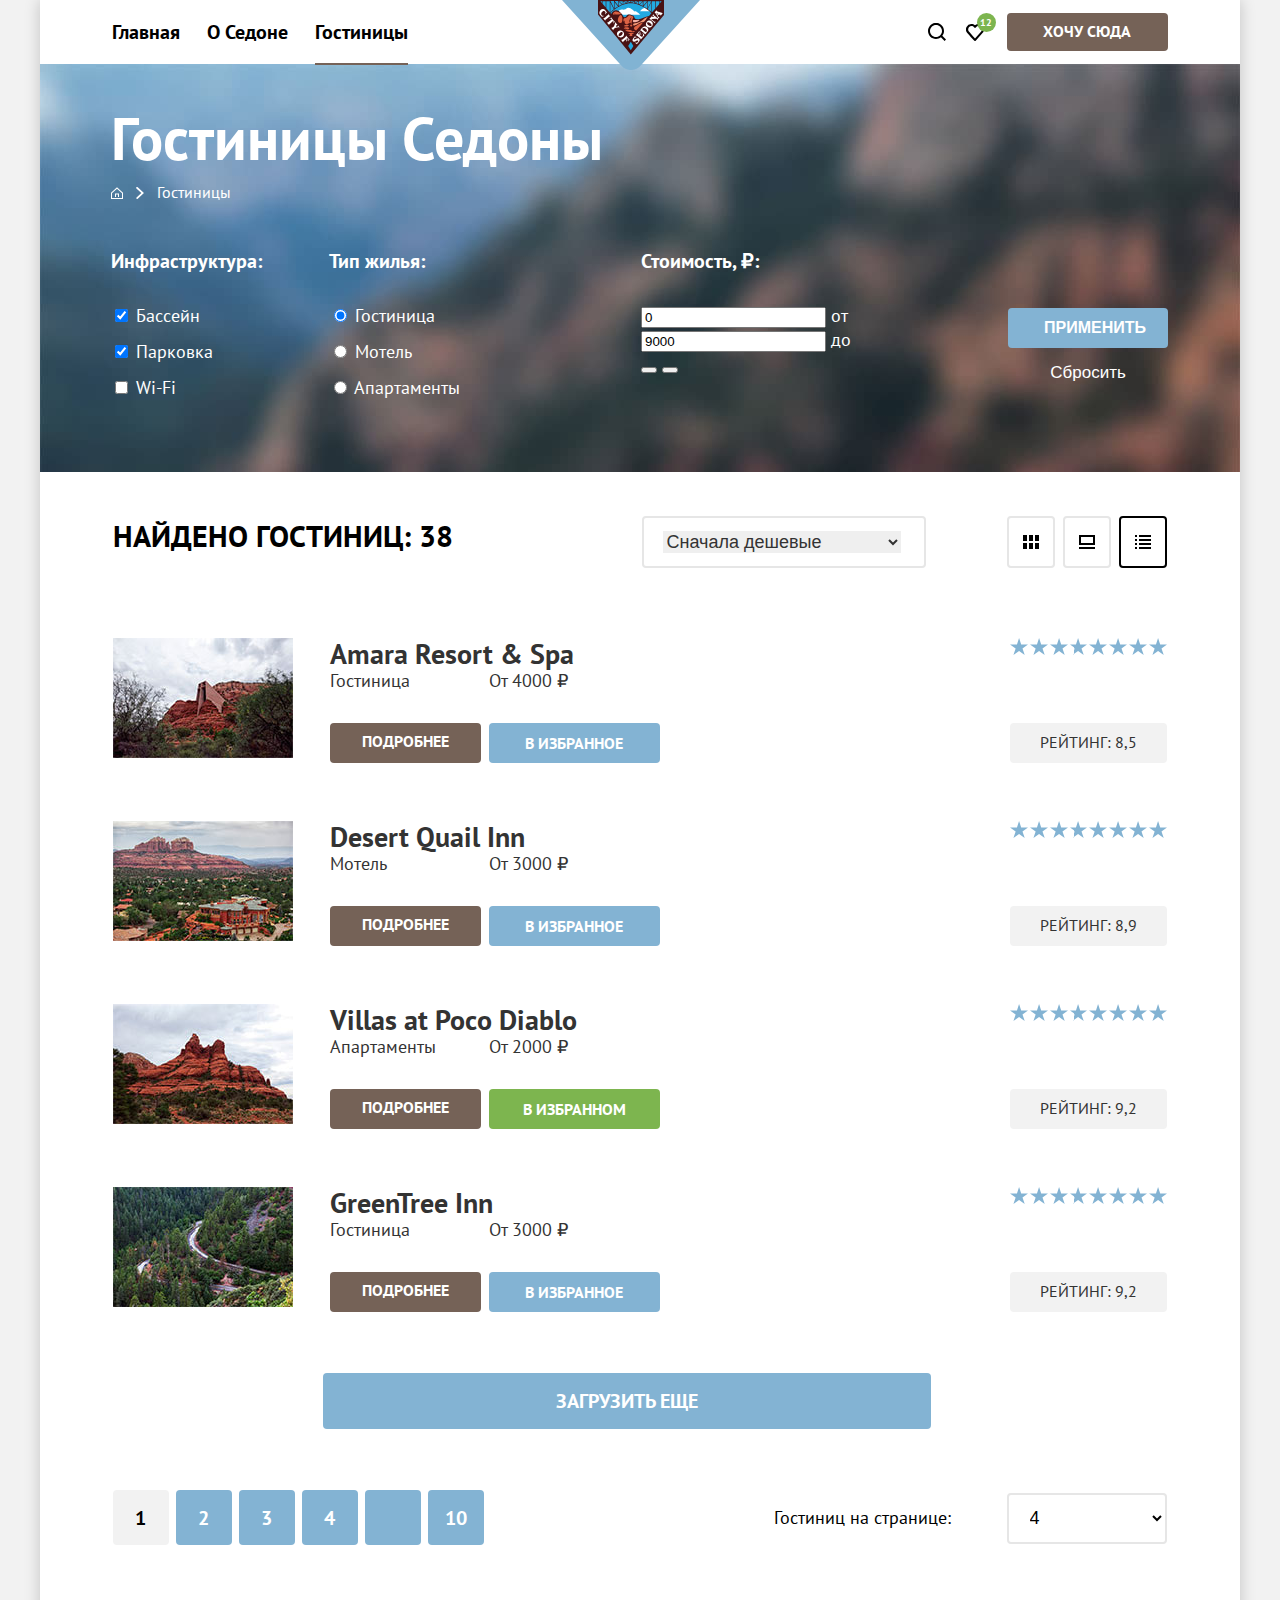
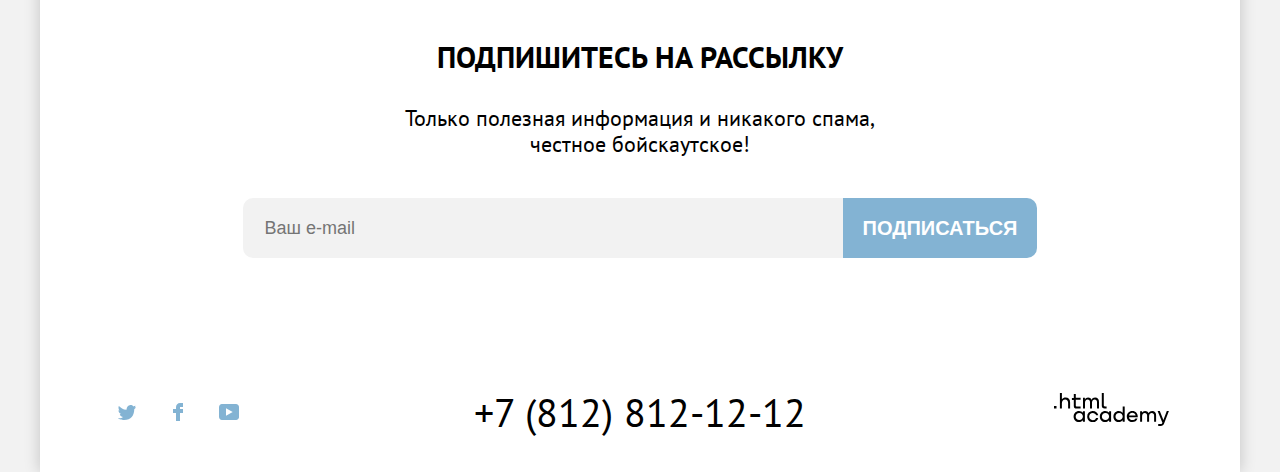
==== commit 2f042502: "Декоративные элементы основной страницы" ====
--- a/catalog.html
+++ b/catalog.html
@@ -37,7 +37,7 @@
           </a>
           <!-- Пользовательская навигация -->
           <ul class="navigation-user-list">
-            <li class="navigation-item navigation-link-search">
+            <li class="navigation-item">
               <a class="navigation-link navigation-user-link" href="#">
                 <svg
                   class="navigation-icon"
@@ -56,7 +56,7 @@
                 <span class="visually-hidden"> Поиск </span>
               </a>
             </li>
-            <li class="navigation-item navigation-link-favorite">
+            <li class="navigation-item">
               <a class="navigation-link navigation-user-link" href="#">
                 <svg
                   class="navigation-icon"
@@ -76,7 +76,7 @@
                 <span class="favorite-hotels-number">12</span>
               </a>
             </li>
-            <li class="navigation-item">
+            <li class="navigation-item navigation-item-button">
               <a class="button button-find-navigation" href="#">Хочу сюда</a>
             </li>
           </ul>
--- a/css/styles.css
+++ b/css/styles.css
@@ -49,10 +49,6 @@
   padding-right: 72px;
 } 
 
-.header-container {
-  padding-left: 59px;
-}
-
 body {
   min-height: 100%;
   font-family: "PT Sans", Arial, sans-serif;
@@ -114,6 +110,10 @@
 }
 
 /*Header*/
+.header-container {
+  padding-left: 63px;
+}
+
 .page-header {
   min-height: 65px;
   background: var(--primary-background-color);
@@ -135,14 +135,15 @@
   gap: 9px; 
   margin: 0;
   padding: 0;
+  padding-bottom: 6px;
   list-style: none;  
 }
 
 .navigation-item {
+  display: flex;
   align-self: center; 
   justify-self: center;
-  padding-top: 7px;
-  padding-bottom: 12px;
+  padding: 0;
   box-sizing: border-box;  
 }
 
@@ -150,8 +151,7 @@
 .navigation-link {  
   position: relative;
   display: inline-block;
-  min-height: 18px;
-  box-sizing: border-box;
+  min-height: 18px;  
   font-weight: bold;
   outline: unset;
   font-size: 20px;
@@ -159,14 +159,17 @@
   color: inherit;
   text-decoration: none; 
   margin: 0; 
-  padding: 6px 12px;
+  padding: 3px 6px;
+  border: 3px solid transparent; 
+  border-radius: 10px;
+  box-sizing: border-box;   
 }
 
 .navigation-link-current::before {
   position: absolute;
-  right: 12px;
-  bottom: -14px;
-  left: 12px;
+  right: 6px;
+  bottom: -17px;
+  left: 6px;
   height: 2px;
   background-color: var(--find-hotel-button-color);
   content: "";
@@ -178,10 +181,7 @@
 
 .navigation-list .navigation-link:focus-visible {
   color: var(--find-hotel-button-color);
-  border: 3px solid var(--secondary-background-color); 
-  box-sizing: border-box; 
-  border-radius: 10px; 
-  padding: 3px 9px;
+  border-color: var(--secondary-background-color);  
 }
 
 .navigation-list .navigation-link:active {
@@ -192,24 +192,26 @@
 
 
 /* User_navigation */
-.navigation-user-list {
-  max-width: 251px;
-  display: grid;
-  grid-template-columns: 38px 38px 166px;
-  gap: 1px;
+.navigation-user-list {  
+  display: flex; 
   margin: 0;
   padding: 0;
   list-style: none;
   margin-left: auto; 
-}
-
-.navigation-link.navigation-user-link {
-  padding: 19px;
-}
-
-
-.navigation-link-favorite {
-  padding-right: 12px;
+  padding-bottom: 6px;
+}
+
+.navigation-item-button {
+  margin-left: 13px;
+} 
+
+.navigation-link.navigation-user-link {  
+  padding: 7px;
+  box-sizing: border-box;
+  border: 3px solid transparent;
+  box-sizing: border-box;
+  border-radius: 10px;
+  margin: 0;
 }
 
 .favorite-hotels-number {
@@ -224,19 +226,16 @@
   box-sizing: border-box;
   width: 19px;
   height: 19px;
-  left: 20px;
-  bottom: 20px;
+  left: 18px;
+  bottom: 16px;
   margin: auto;  
   padding: 3px;
 }
 
 .navigation-icon {  
-  position: absolute;
-  top: 5px;
-  right: 0;
-  bottom: 0;
-  left: 0;
-  margin: auto;
+  display: flex;
+  align-items: center;
+  justify-content: center;
   fill: var(--primary-font-color);
 }
 
@@ -244,10 +243,8 @@
   fill: var(--find-hotel-button-color);
 }
 
-.navigation-user-link:focus-visible .navigation-icon {  
-  border: 3px solid var(--secondary-background-color);    
-  border-radius: 10px;
-  padding: 7px;
+.navigation-user-link:focus-visible {  
+  border-color: var(--secondary-background-color);        
 }
 
 .navigation-user-link:active .navigation-icon {  
@@ -264,8 +261,8 @@
   background-color: var(--find-hotel-button-color);  
   padding-top: 8px;
   padding-bottom: 9px; 
-  padding-left: 36px;
-  padding-right: 36px;  
+  padding-left: 36.7px;
+  padding-right: 36.7px;  
   box-sizing: border-box;
   border: none;
 }
@@ -346,27 +343,6 @@
 
 .advantage-dark-grey {
   background-color: var(--advantage-background-dark-grey);
-}
-
-.advantage-icon-accommodation {
-  padding-top: 184px;
-  background-image: url("..//img/index/advantages/icon-accommodation.svg");
-  background-repeat: no-repeat;  
-  background-position: center 91px;
-}
-
-.advantage-icon-food {
-  padding-top: 184px;
-  background-image: url("..//img/index/advantages/icon-food.svg");
-  background-repeat: no-repeat;
-  background-position: center 91px;
-}
-
-.advantage-icon-souvenirs {
-  padding-top: 184px;
-  background-image: url("..//img/index/advantages/icon-souvenirs.svg");
-  background-repeat: no-repeat;
-  background-position: center 91px;
 }
 
 /* Common-title-description */
@@ -379,6 +355,44 @@
   margin: 0 auto;  
   padding: 0 240px;
   margin-bottom: 23px;
+}
+
+.advantage-icon {
+  padding-top: 184px;
+  position: relative;
+}
+
+.advantage-icon-accommodation::before {
+  content: "";
+  width: 75px;
+  height: 72px;
+  position: absolute;
+  bottom: 223px; 
+  left: 163px; 
+  background-repeat: no-repeat;
+  background-image: url("..//img/index/advantages/icon-accommodation.svg");     
+}
+
+.advantage-icon-food::before {
+  content: "";
+  width: 74px;
+  height: 70px;
+  position: absolute; 
+  background-image: url("..//img/index/advantages/icon-food.svg");
+  background-repeat: no-repeat;
+  bottom: 223px;
+  left: 163px;
+}
+
+.advantage-icon-souvenirs::before {
+  content: "";
+  width: 64px;
+  height: 76px;
+  position: absolute; 
+  background-image: url("..//img/index/advantages/icon-souvenirs.svg");
+  background-repeat: no-repeat;
+  bottom: 223px;
+  left: 168px;
 }
 
 .advantage-number-decoration {
@@ -616,7 +630,8 @@
 }
 
 .footer-container {
-  padding: 0 57px;
+  padding-left: 62px;
+  padding-right: 49px;
 }
 
 .footer-wrapper {
@@ -630,8 +645,9 @@
 
 .footer-social {
   display: grid;
-  grid-template-columns: 40px 40px 42px;  
-  padding: 0px;
+  grid-template-columns: 40px 40px 40px;  
+  gap: 11px;
+  padding-left: 5px;
   list-style: none;
   max-width: 183px;
   margin: 0;
@@ -646,54 +662,59 @@
   padding: auto;
 }
 
-.social-button {
-  position: relative;
-  display: inline-block;
+.social-button {  
+  display: flex;
+  align-items: center;
+  justify-content: center;
   color: inherit;
   min-height: 40px;
   background-color: inherit;  
   text-decoration: none;  
   outline: unset;
-  box-sizing: border-box;
-  padding: 20px;
+  box-sizing: border-box;  
+  border: 3px solid transparent;    
+  border-radius: 10px;
+}
+
+.social-button-twitter{
+  padding: 7px;
+}
+
+.social-button-facebook{
+  padding: 8px 12px;
+}
+
+.social-button-youtube{
+  padding: 9px 7px;
 }
 
 .social-icon { 
-  position: absolute;
-  top: 7px;
-  right: 0;
-  bottom: 0;
-  left: 0;
-  margin: auto; 
+  display: flex;
+  align-items: center;
+  justify-content: center;
   fill: var(--secondary-background-color);
+  padding: 0;
 }
 
 .social-button:hover .social-icon {  
   fill: var(--social-icon-hover);
 }
 
-.social-button-twitter:focus-visible .social-icon {  
-  border: 3px solid var(--secondary-background-color);    
-  border-radius: 10px;
-  padding: 9px 8px;
+.social-button:focus-visible {  
+  border-color: var(--secondary-background-color);   
+}
+
+.social-button-twitter:focus-visible .social-icon {   
   fill: var(--social-icon-hover);
 }
 
 .social-button-facebook:focus-visible .social-icon {  
-  border: 3px solid var(--secondary-background-color);    
-  border-radius: 10px;
-  padding: 8px 12px;
   fill: var(--social-icon-hover);
 }
 
-.social-button-youtube:focus-visible .social-icon {  
-  border: 3px solid var(--secondary-background-color);    
-  border-radius: 10px;
-  padding: 9px 6.5px;
+.social-button-youtube:focus-visible .social-icon { 
   fill: var(--social-icon-hover);
 }
-
-
 
 .social-button:active .social-icon{
   fill: var(--social-icon-hover);
@@ -713,8 +734,10 @@
   color: inherit;
   text-decoration: none;  
   outline: unset;
-  padding: 15px 15px;
   box-sizing: border-box;
+  border: 3px solid transparent;   
+  border-radius: 10px; 
+  padding: 12px 12px;
 }
 
 .footer-contacts-phone:hover {
@@ -722,11 +745,8 @@
 }
 
 .footer-contacts-phone:focus-visible {
-  color: var(--find-hotel-button-color);
-  border: 3px solid var(--secondary-background-color); 
-  box-sizing: border-box; 
-  border-radius: 10px; 
-  padding: 12px 12px;
+  color: var(--find-hotel-button-color);  
+  border-color: var(--secondary-background-color);   
 }
 
 .footer-contacts-phone:active {
@@ -739,7 +759,7 @@
   margin-left: auto;
   margin-top: 0;
   margin-bottom: 0;
-  padding: 5px;
+  padding: 0;
 }
 
 .htmlacademy-link {
@@ -750,10 +770,15 @@
   text-decoration: none;  
   outline: unset;
   box-sizing: border-box;  
+  border: 3px solid transparent;    
+  border-radius: 10px;
+  padding: 15.5px 19.5px;
 } 
 
 .htmlacademy-icon { 
-  padding: 18.5px 22.5px;  
+  display: flex;
+  align-items: center;
+  justify-content: center; 
   fill: var(--primary-font-color);
 }
 
@@ -761,10 +786,11 @@
   fill: var(--find-hotel-button-color);
 }
 
-.htmlacademy-link:focus-visible .htmlacademy-icon{  
-  border: 3px solid var(--secondary-background-color);    
-  border-radius: 10px;
-  padding: 15.5px 15.5px;
+.htmlacademy-link:focus-visible{  
+  border-color: var(--secondary-background-color);   
+}
+
+.htmlacademy-link:focus-visible .htmlacademy-icon{    
   fill: var(--find-hotel-button-color);
 }
 
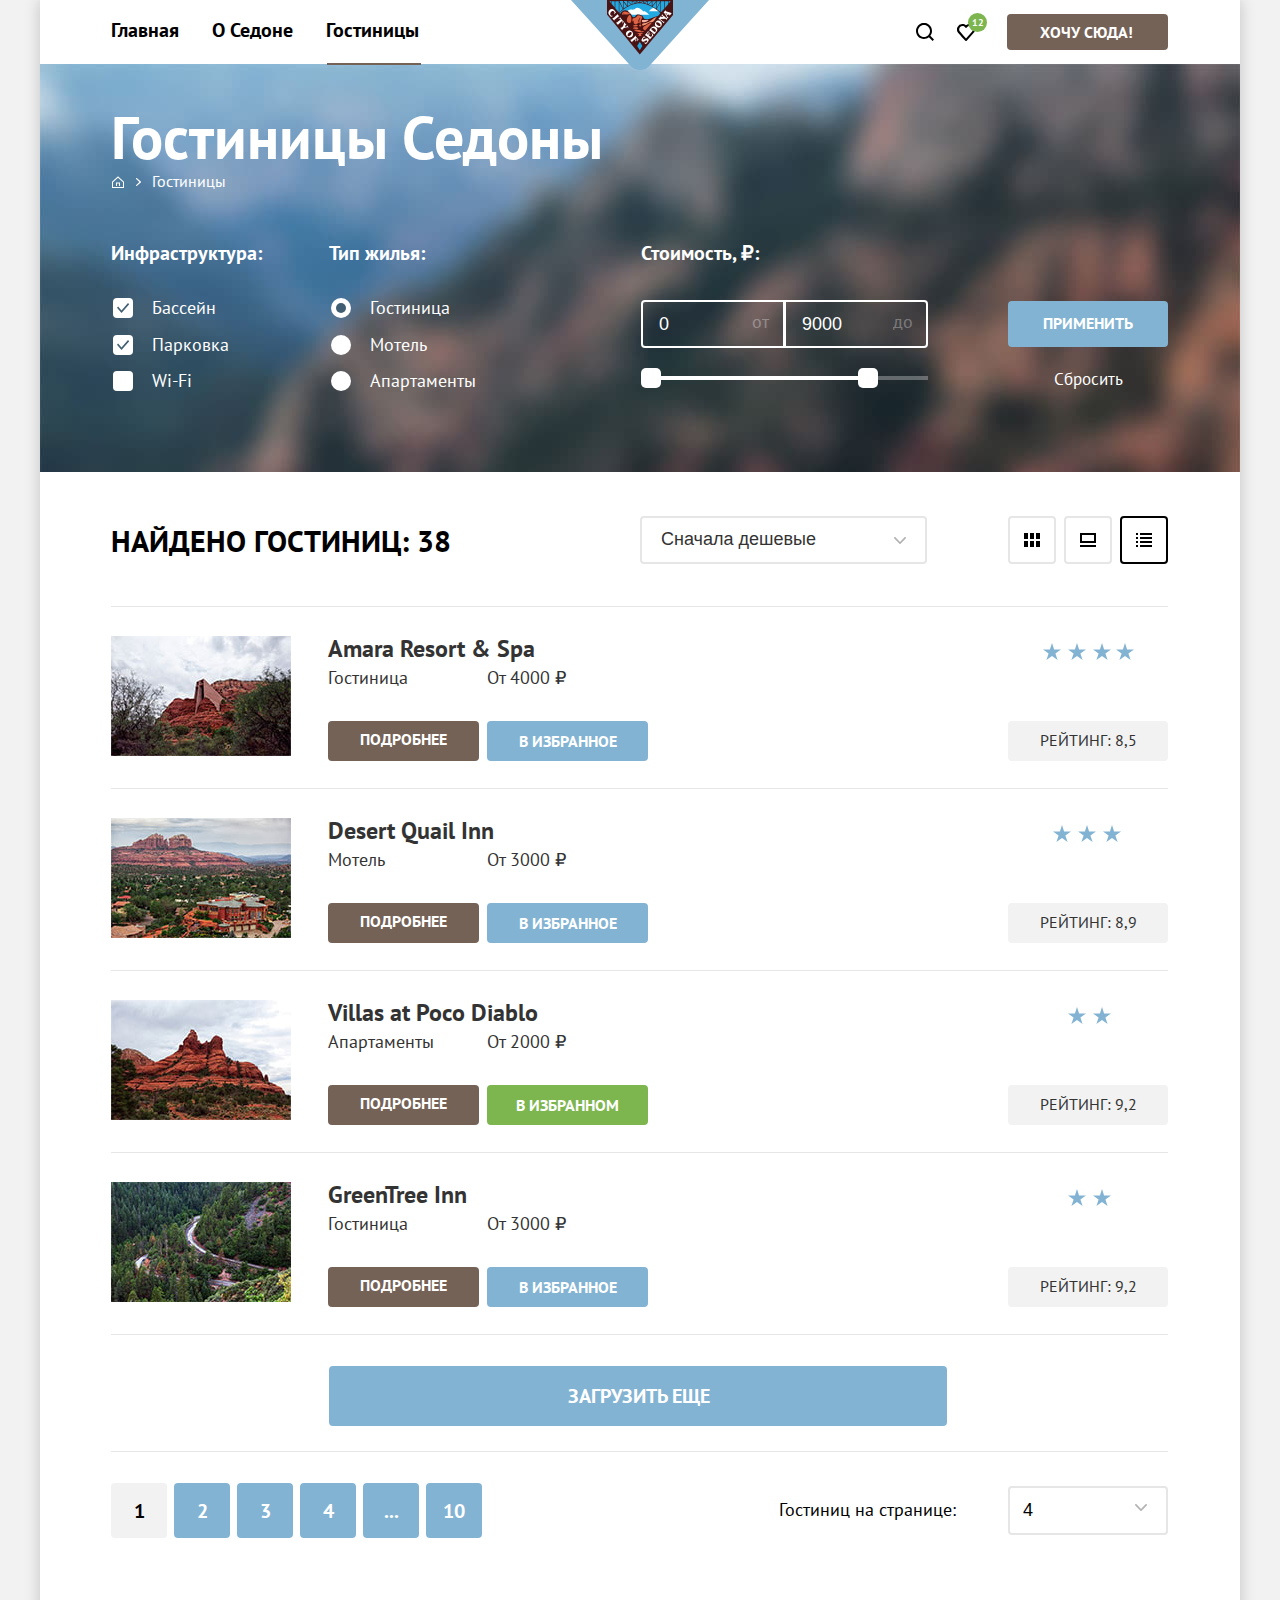
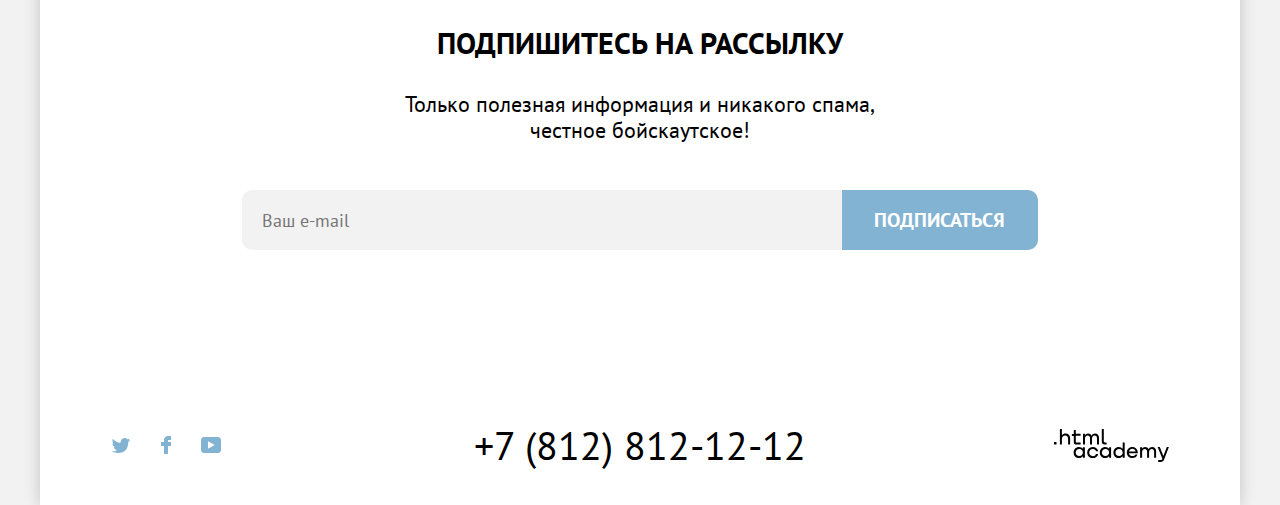
==== commit 40b8acf0: "Декоративные элементы на внутренней странице" ====
--- a/catalog.html
+++ b/catalog.html
@@ -22,7 +22,7 @@
               <a class="navigation-link" href="about.html">О Седоне</a>
             </li>
             <li class="navigation-item">
-              <a class="navigation-link navigation-link-current" href="#">Гостиницы</a>
+              <a class="navigation-link  navigation-link-current" href="#">Гостиницы</a>
             </li>
           </ul>
           <!-- Лого -->
@@ -47,7 +47,9 @@
                   height="18"
                   viewBox="0 0 18 18"
                   fill="none"
-                  xmlns="http://www.w3.org/2000/svg"
+                  xmlns="http://www.w3.org/2000/svg"     
+                  role="img" 
+                  aria-label="Поиск"             
                 >
                   <path
                     d="m18 16.5-3.7-3.7c1-1.3 1.7-3 1.7-4.9 0-4.4-3.6-8-8-8S0 3.6 0 8c0 4.4 3.6 8 8 8 1.8 0 3.5-.6 4.9-1.7l3.7 3.7 1.4-1.5ZM8 14c-3.3 0-6-2.7-6-6s2.7-6 6-6 6 2.7 6 6-2.7 6-6 6Z"
@@ -67,6 +69,8 @@
                   viewBox="0 0 18 17"
                   fill="none"
                   xmlns="http://www.w3.org/2000/svg"
+                  role="img" 
+                  aria-label="Избранное" 
                 >
                   <path
                     d="M8.9 17a.9.9 0 0 1-.8-.4c-5.4-6.1-6.7-7.5-7-7.9A5.4 5.4 0 0 1 5.5 0C6.8 0 8 .5 9 1.3a5.46 5.46 0 0 1 9 4.1c0 1.3-.5 2.5-1.3 3.4l-7 7.9c-.2.2-.4.3-.8.3Zm-6-9.5c.3.4 3.5 4 6.1 6.9l6.2-7c.5-.5.7-1.2.7-2 0-1.8-1.5-3.3-3.3-3.3-1 0-2 .5-2.7 1.3-.3.3-.6.4-.9.4-.3 0-.6-.2-.8-.4-.7-.8-1.7-1.3-2.7-1.3-1.8 0-3.3 1.5-3.3 3.3-.1.9.3 1.6.7 2.1-.1 0-.1 0 0 0Z"
@@ -75,9 +79,64 @@
                 <span class="visually-hidden"> Избранное </span>
                 <span class="favorite-hotels-number">12</span>
               </a>
+              <div class="popover popover-favorite">
+                <div class="popover-content">
+                  <h2 class="visually-hidden popover-title">
+                    Отели в избранном
+                  </h2>                
+                  <div class="favorite-hotels-preview">
+                    <div class="hotel-card-preview">
+                      <a class="hotel-card-link-preview" href="hotel.html">
+                      <img
+                        class="hotel-card-image-preview"
+                        src="img/catalog/hotels/motel_Desert_Quail_Inn.jpg"
+                        width="48"
+                        height="48"
+                        alt="Мотель Desert Quail Inn на фоне окружающего ландшафта"                        
+                      />                     
+                        <h3 class="hotel-card-title-preview">Desert Quail Inn</h3>
+                        <p class="hotel-card-accommodation-type-preview">Мотель</p>
+                      </a>  
+                      <div class="popover-button-delete">                       
+                        <a class="3 button-delete" href="#">
+                          <span class="visually-hidden"> Удалить </span>
+                        </a>
+                      </div>
+                    </div>
+
+                    <div class="hotel-card-preview">                      
+                      <a class="hotel-card-link-preview" href="hotel.html">
+                        <img
+                        class="hotel-card-image-preview"
+                        src="img/catalog/hotels/apartaments_Villas_at_Poco_Diablo.jpg"
+                        width="48"
+                        height="48"
+                        alt="Горы вблизи апартаментов Villas at Poco Diablo"                        
+                        />
+                        <h3 class="hotel-card-title-preview">
+                          Villas at Poco Diablo
+                        </h3>
+                        <p class="hotel-card-accommodation-type-preview">
+                          Апартаменты
+                        </p>
+                      </a>   
+                      <div class="popover-button-delete">                 
+                        <a class="button button-delete" href="#">
+                          <span class="visually-hidden"> Удалить </span>
+                        </a>
+                      </div>
+                    </div>
+                  </div>  
+                  <div class="favorite-all">
+                    <button class="button favorite-all-button" type="button">
+                      Все избранные
+                    </button>
+                  </div>
+                </div>
+              </div>
             </li>
             <li class="navigation-item navigation-item-button">
-              <a class="button button-find-navigation" href="#">Хочу сюда</a>
+              <a class="button button-find-navigation" href="#">Хочу сюда!</a>
             </li>
           </ul>
         </nav>
@@ -85,28 +144,33 @@
     </header>
     <main class="main-catalog">
       <!-- Параметры поиска -->
-      <section class="catalog-hotels catalog-wrapper">        
+      <section class="catalog-hotels catalog-wrapper">
+        <!-- Мини-шапка внутри страницы -->
+        <div class="catalog-inner-header">
+          <h1 class="catalog-hotels-title">Гостиницы Седоны</h1>
+          <ul class="breadcrumbs">
+            <li class="breadcrumbs-item">
+              <a
+                class="breadcrumbs-link breadcrumbs-icon-main"
+                href="index.html"
+                ><span class="visually-hidden"> Главная </span></a
+              >
+            </li>
+            <li class="breadcrumbs-item">
+              <a class="breadcrumbs-link breadcrumbs-icon-nav"
+                ><span class="visually-hidden">
+                  Стрелка между пунктами меню
+                </span></a
+              >
+            </li>
+            <li class="breadcrumbs-item">
+              <a class="breadcrumbs-link breadcrumbs-link-hotels" href="#"
+                >Гостиницы</a
+              >
+            </li>
+          </ul>
+        </div>
         <div class="container">
-          <!-- Мини-шапка внутри страницы -->
-          <div class="catalog-inner-header">
-            <h1 class="catalog-hotels-title">Гостиницы Седоны</h1>
-            <ul class="breadcrumbs">
-              <li class="breadcrumbs-item">
-                <a class="breadcrumbs-link breadcrumbs-icon-main" href="index.html"
-                  ><span class="visually-hidden"> Главная </span></a
-                >
-              </li>
-              <li class="breadcrumbs-item">
-                <a class="breadcrumbs-link breadcrumbs-icon-nav" href="index.html"
-                  ><span class="visually-hidden"> Стрелка между пунктами меню </span></a
-                >
-              </li>
-              <li class="breadcrumbs-item">
-                <a class="breadcrumbs-link">Гостиницы</a>
-              </li>
-            </ul>
-          </div>
-
           <form
             class="catalog-filter catalog-filter-wrapper"
             action="https://echo.htmlacademy.ru/"
@@ -119,7 +183,7 @@
                 <li class="catalog-filter-item">
                   <label class="control">
                     <input
-                      class="control-input"
+                      class="visually-hidden control-input"
                       type="checkbox"
                       name="swimming_pool"
                       checked
@@ -131,7 +195,7 @@
                 <li class="catalog-filter-item">
                   <label class="control">
                     <input
-                      class="control-input"
+                      class="visually-hidden control-input"
                       type="checkbox"
                       name="parking"
                       checked
@@ -142,7 +206,7 @@
                 </li>
                 <li class="catalog-filter-item">
                   <label class="control">
-                    <input class="control-input" type="checkbox" name="wi-fi" />
+                    <input class="visually-hidden control-input" type="checkbox" name="wi-fi" />
                     <span class="control-mark"></span>
                     <span class="control-label">Wi-Fi</span>
                   </label>
@@ -151,13 +215,13 @@
             </fieldset>
 
             <!-- Тип жилья -->
-            <fieldset class="catalog-filter-group filter-acomadation_type">
+            <fieldset class="catalog-filter-group filter-accommodation-type">
               <legend class="catalog-filter-title">Тип жилья:</legend>
               <ul class="catalog-filter-list">
                 <li class="catalog-filter-item">
                   <label class="control">
                     <input
-                      class="control-input"
+                      class="visually-hidden control-input"
                       type="radio"
                       name="hotel-type"
                       value="hotel"
@@ -170,10 +234,11 @@
                 <li class="catalog-filter-item">
                   <label class="control">
                     <input
-                      class="control-input"
+                      class="visually-hidden control-input"
                       type="radio"
                       name="hotel-type"
                       value="motel"
+                      tabindex="0" 
                     />
                     <span class="control-mark"></span>
                     <span class="control-label">Мотель</span>
@@ -182,10 +247,11 @@
                 <li class="catalog-filter-item">
                   <label class="control">
                     <input
-                      class="control-input"
+                      class="visually-hidden control-input"
                       type="radio"
                       name="hotel-type"
                       value="apartment"
+                      tabindex="0" 
                     />
                     <span class="control-mark"></span>
                     <span class="control-label">Апартаменты</span>
@@ -194,52 +260,60 @@
               </ul>
             </fieldset>
 
+            <!-- Стоимость -->
             <fieldset class="catalog-filter-group filter-price">
               <legend class="catalog-filter-title">Стоимость, ₽:</legend>
 
-              <input
-                id="catalog-filter-input-min-price"
-                type="number"
-                name="min-price"
-                value="0"
-              />
-              <label
-                class="catalog-filter-input"
-                for="catalog-filter-input-min-price"
-                >от
-              </label>
-              <input
-                id="catalog-filter-input-max-price"
-                class="catalog-filter-input"
-                type="number"
-                name="max-price"
-                value="9000"
-              />
-              <label
-                class="catalog-filter-input"
-                for="catalog-filter-input-max-price"
-                >до</label
-              >
-
-              <div class="catalog-filter-range-wrapper">
-                <button class="range-toggle toggle-min" type="button">
-                  <span class="visually-hidden">Изменить минимальную цену.</span>
-                </button>
-                <button class="range-toggle toggle-max" type="button">
-                  <span class="visually-hidden">Изменить максимальную цену.</span>
-                </button>
+              <div class="range">
+                <div class="range-wrapper-inputs">
+                  <div class="catalog-filter-input-min-price">
+                    <input
+                      id="catalog-filter-input-min-price"
+                      class="catalog-filter-input min-price"
+                      type="number"
+                      name="min-price"
+                      value="0"
+                    />
+                    <label for="catalog-filter-input-min-price">от </label>
+                  </div>
+                  <div class="catalog-filter-input-max-price">
+                    <input
+                      id="catalog-filter-input-max-price"
+                      class="catalog-filter-input max-price"
+                      type="number"
+                      name="max-price"
+                      value="9000"
+                    />
+                    <label for="catalog-filter-input-max-price">до</label>
+                  </div>
+                </div>
+
+                <div class="range-scale">
+                  <div class="range-bar" style="width: 227px">
+                    <button class="range-toggle toggle-min" type="button">
+                      <span class="visually-hidden"
+                        >Изменить минимальную цену.</span
+                      >
+                    </button>
+                    <button class="range-toggle toggle-max" type="button">
+                      <span class="visually-hidden"
+                        >Изменить максимальную цену.</span
+                      >
+                    </button>
+                  </div>
+                </div>
               </div>
             </fieldset>
 
             <!-- Кнопки применения/сброса фильтров -->
-            <div class="catalog-filter-group filter-buttons">             
+            <div class="catalog-filter-group filter-buttons">
               <button class="button catalog-filter-button" type="submit">
                 Применить
               </button>
               <button class="catalog-filter-reset" name="example" type="reset">
                 Сбросить
               </button>
-            </div>            
+            </div>
           </form>
         </div>
       </section>
@@ -253,10 +327,8 @@
             <!-- Сортировка -->
             <form class="sorting-type" action="https://echo.htmlacademy.ru/">
               <label class="visually-hidden" for="sorting">Сортировка</label>
-              <select class="select-control" id="sorting" name="sorting">
+              <select class="select-control-sorting select-control" id="sorting" name="sorting" tabindex="0" >
                 <option value="cheap">Сначала дешевые</option>
-                <option value="popular">Сначала высокий рейтинг</option>
-                <option value="expensive">Сначала дорогие</option>
               </select>
             </form>
 
@@ -267,7 +339,10 @@
             <button class="button-view button-slideshow" type="button">
               <span class="visually-hidden">Слайдшоу</span>
             </button>
-            <button class="button-view button-list current-button-view " type="button">
+            <button
+              class="button-view button-list current-button-view"
+              type="button"
+            >
               <span class="visually-hidden">Показать список</span>
             </button>
           </div>
@@ -281,15 +356,18 @@
                 width="180"
                 height="120"
                 alt="Гостиница Amara Resort & Spa, расположенная на горе"
+                tabindex="0"
               />
               <a class="hotel-card-link" href="hotel.html">
                 <h3 class="hotel-card-title">Amara Resort & Spa</h3>
               </a>
-              <div class="hotel-stars"><span class="visually-hidden">Категория отеля: 4 звезды.</span></div>
-              <p class="hotel-card-acomadation-type">Гостиница</p>
+              <div class="hotel-stars four-stars">
+                <span class="visually-hidden">Категория отеля: 4 звезды.</span>
+              </div>
+              <p class="hotel-card-accommodation-type">Гостиница</p>
               <p class="hotel-card-price">От 4000 ₽</p>
-              <a href="#" class="button hotel-card-button">Подробнее</a>
-              <button class="button hotel-to-favorite" type="button">
+              <a href="#" class="button hotel-card-button button-brown">Подробнее</a>
+              <button class="button hotel-to-favorite button-blue" type="button">
                 В избранное
               </button>
               <p class="rating">Рейтинг: 8,5</p>
@@ -302,15 +380,18 @@
                 width="180"
                 height="120"
                 alt="Мотель Desert Quail Inn на фоне окружающего ландшафта"
+                tabindex="0"
               />
               <a class="hotel-card-link" href="hotel.html">
                 <h3 class="hotel-card-title">Desert Quail Inn</h3>
               </a>
-              <div class="hotel-stars"><span class="visually-hidden">Категория отеля: 3 звезды.</span></div>
-              <p class="hotel-card-acomadation-type">Мотель</p>
+              <div class="hotel-stars three-stars">
+                <span class="visually-hidden">Категория отеля: 3 звезды.</span>
+              </div>
+              <p class="hotel-card-accommodation-type">Мотель</p>
               <p class="hotel-card-price">От 3000 ₽</p>
-              <a href="#" class="button hotel-card-button">Подробнее</a>
-              <button class="button hotel-to-favorite" type="button">
+              <a href="#" class="button hotel-card-button button-brown">Подробнее</a>
+              <button class="button hotel-to-favorite button-blue" type="button">
                 В избранное
               </button>
 
@@ -324,16 +405,17 @@
                 width="180"
                 height="120"
                 alt="Горы вблизи апартаментов Villas at Poco Diablo"
+                tabindex="0"
               />
               <a class="hotel-card-link" href="hotel.html">
-                <h3 class="hotel-card-title">
-                  Villas at Poco Diablo
-                </h3>
-              </a>
-              <div class="hotel-stars"><span class="visually-hidden">Категория отеля: 2 звезды.</span></div>
-              <p class="hotel-card-acomadation-type">Апартаменты</p>
+                <h3 class="hotel-card-title">Villas at Poco Diablo</h3>
+              </a>
+              <div class="hotel-stars two-stars">
+                <span class="visually-hidden">Категория отеля: 2 звезды.</span>
+              </div>
+              <p class="hotel-card-accommodation-type">Апартаменты</p>
               <p class="hotel-card-price">От 2000 ₽</p>
-              <a href="#" class="button hotel-card-button">Подробнее</a>
+              <a href="#" class="button hotel-card-button button-brown">Подробнее</a>
               <button class="button hotel-in-favorite" type="button">
                 В избранном
               </button>
@@ -347,22 +429,28 @@
                 width="180"
                 height="120"
                 alt="Лесная холмистая местность с рекой вблизи гостиницы GreenTree Inn"
+                tabindex="0"
               />
               <a class="hotel-card-link" href="hotel.html">
                 <h3 class="hotel-card-title">GreenTree Inn</h3>
               </a>
-              <div class="hotel-stars"><span class="visually-hidden">Категория отеля: 2 звезды.</span></div>
-              <p class="hotel-card-acomadation-type">Гостиница</p>
+              <div class="hotel-stars two-stars">
+                <span class="visually-hidden">Категория отеля: 2 звезды.</span>
+              </div>
+              <p class="hotel-card-accommodation-type">Гостиница</p>
               <p class="hotel-card-price">От 3000 ₽</p>
-              <a href="#" class="button hotel-card-button">Подробнее</a>
-              <button class="button hotel-to-favorite" type="button">
-                В избранное
+              <a href="#" class="button hotel-card-button button-brown">Подробнее</a>
+              <button class="button hotel-to-favorite button-blue" type="button">
+                В избранное 
               </button>
               <p class="rating">Рейтинг: 9,2</p>
             </div>
             <!-- Кнопка "Загрузить еще" -->
             <div class="pagination-more">
-              <button class="pagination-more-button button pagination-link" type="button">
+              <button
+                class="pagination-more-button button pagination-link button-blue"
+                type="button"
+              >
                 Загрузить еще
               </button>
             </div>
@@ -372,35 +460,37 @@
           <div class="lower-panel-search-result">
             <ul class="pagination">
               <li class="pagination-item pagination-current">
-                <a class="pagination-link pagination-number pagination-current">1</a>
+                <a class="pagination-link pagination-number pagination-current"
+                  >1</a
+                >
               </li>
               <li class="pagination-item">
-                <a class="pagination-link pagination-number" href="#">2</a>
+                <a class="pagination-link pagination-number button-blue" href="#">2</a>
               </li>
               <li class="pagination-item">
-                <a class="pagination-link pagination-number" href="#">3</a>
+                <a class="pagination-link pagination-number button-blue" href="#">3</a>
               </li>
               <li class="pagination-item">
-                <a class="pagination-link pagination-number" href="#">4</a>
+                <a class="pagination-link pagination-number button-blue" href="#">4</a>
               </li>
               <li class="pagination-item pagination-dots">
-                <a class="pagination-link pagination-number" href="#"></a>
+                <a class="pagination-link pagination-number button-blue" href="#">...</a>
               </li>
               <li class="pagination-item">
-                <a class="pagination-link pagination-number" href="#">10</a>
+                <a class="pagination-link pagination-number button-blue" href="#">10</a>
               </li>
             </ul>
             <!-- Выбор количества карточек отображения -->
             <form class="hotels-on-page" action="https://echo.htmlacademy.ru/">
-              <label class="hotels-on-page-label" for="hotels-on-page">Гостиниц на странице:</label>
+              <label class="hotels-on-page-label" for="hotels-on-page"
+                >Гостиниц на странице:</label
+              >
               <select
-                class="select-control-pages"
+                class="select-control-pages select-control"
                 id="hotels-on-page"
                 name="hotels-on-page"
               >
-                <option value="4">4</option>
-                <option value="8">8</option>
-                <option value="12">12</option>
+                <option value="4">4</option>              
               </select>
             </form>
           </div>
@@ -425,7 +515,7 @@
             placeholder="Ваш e-mail"
           />
           <button
-            class="subscribe-button button"
+            class="subscribe-button button button-blue"
             type="submit"
             name="subscribe-submit"
           >
@@ -447,16 +537,17 @@
                 <svg
                   class="social-icon"
                   aria-hidden="true"
-                  focusable="false"                   
+                  focusable="false"
                   width="18"
                   height="15"
                   viewBox="0 0 18 15"
                   fill="none"
                   xmlns="http://www.w3.org/2000/svg"
+                  role="img" 
+                  aria-label="Твиттер" 
                 >
                   <path
                     d="M11.6.2c1.8-.5 3.2.3 3.8 1.2.7-.2 1.4-.5 2.1-.7 0 .9-.6 1.5-.9 1.8.7.1 1.4-.6 1.4-.6-.2 1-1.1 1.8-1.7 2C16.1 10.7 13 15.1 5.7 15h-.5c-.4 0-4.4-.5-5.2-1.9 2.4.2 4.1-.4 5-1.2-1-.3-2.9-.4-3.2-2.9.4.1.6.2 1.3.1C1.8 8.3.4 7.5.5 5.3c.3.3 1.1.5 1.4.5C1.1 5.6-.2 2.5.9.9c1.9 1.9 4 3.6 7.6 3.8C8.7 2.3 9.7.8 11.6.2Z"
-                    
                   />
                 </svg>
                 <span class="visually-hidden">Твиттер</span>
@@ -470,16 +561,17 @@
                 <svg
                   class="social-icon"
                   aria-hidden="true"
-                  focusable="false"                  
+                  focusable="false"
                   width="10"
                   height="18"
                   viewBox="0 0 10 18"
                   fill="none"
                   xmlns="http://www.w3.org/2000/svg"
+                  role="img" 
+                  aria-label="Фэйсбук" 
                 >
                   <path
                     d="M7 0C4.8 0 3 1.8 3 4v2H0v4h3v8h4v-8h3V6H7V4h3V0H7Z"
-                    
                   />
                 </svg>
                 <span class="visually-hidden">Фэйсбук</span>
@@ -493,16 +585,17 @@
                 <svg
                   class="social-icon"
                   aria-hidden="true"
-                  focusable="false"                 
+                  focusable="false"
                   width="20"
                   height="16"
                   viewBox="0 0 20 16"
                   fill="none"
                   xmlns="http://www.w3.org/2000/svg"
+                  role="img" 
+                  aria-label="Ютуб"
                 >
                   <path
                     d="M17 0H2.9C1.2 0 0 1.5 0 3.2v9.5C0 14.5 1.2 16 2.9 16h14.3c1.5 0 2.9-1.5 2.9-3.2V3.2C19.9 1.5 18.7 0 17 0ZM7 11.8V4.2L13.7 8 7 11.8Z"
-                    
                   />
                 </svg>
                 <span class="visually-hidden">Ютуб</span>
@@ -523,11 +616,14 @@
                 viewBox="0 0 115 33"
                 fill="none"
                 xmlns="http://www.w3.org/2000/svg"
+                role="img" 
+                aria-label="HTML Academy"
               >
                 <path
-                  d="M0 12.9v2.6h2.5v-2.6H0ZM11.6 4.5c-1.6 0-2.8.7-3.6 1.7h-.1V0h-2v15.5h2v-5.3c0-2.1 1.3-3.6 3.3-3.6 1.8 0 2.9 1.4 2.9 3.2v5.7h2V9.4c.1-3-1.8-4.9-4.5-4.9ZM26.6 4.8h-4.8V1.1h-2v3.8h-1.9v2h1.9v6c0 1.7 1 2.7 2.7 2.7h4.1v-2h-3.7c-.7 0-1.1-.4-1.1-1.1V6.8h4.8v-2ZM41.1 4.6c-1.6 0-2.9.8-3.5 2.1h-.1c-.6-1.2-1.8-2.1-3.4-2.1-1.4 0-2.5.8-3.1 1.8h-.1V4.8H29v10.6h2V10c0-2 1-3.5 2.6-3.5 1.5 0 2.4 1 2.4 2.6v6.3h2V9.8c0-2.4 1.4-3.3 2.6-3.3 1.5 0 2.4 1 2.4 2.6v6.3h2V8.9c.1-2.5-1.4-4.3-3.9-4.3ZM47.8 12.7c0 1.7 1 2.7 2.8 2.7h2v-2h-1.7c-.7 0-1.1-.4-1.1-1.1V0h-2v12.7ZM28.9 19.7c-.9-1.1-2.2-1.8-3.9-1.8-3.1 0-5.4 2.3-5.4 5.6s2.3 5.6 5.4 5.6c1.8 0 3-.8 3.8-1.9h.1v1.6h2V18.2h-2v1.5Zm-3.6 7.4c-2.2 0-3.6-1.6-3.6-3.6s1.4-3.6 3.6-3.6 3.6 1.6 3.6 3.6c0 1.9-1.4 3.6-3.6 3.6ZM44.2 22c-.5-2.4-2.6-4.1-5.4-4.1a5.4 5.4 0 0 0-5.6 5.6c0 3.1 2.2 5.6 5.6 5.6 2.8 0 4.9-1.8 5.4-4.2h-2.1a3.4 3.4 0 0 1-3.3 2.3c-2.2 0-3.6-1.6-3.6-3.6s1.4-3.6 3.6-3.6c1.6 0 2.8 1 3.3 2.2h2.1V22ZM55.1 19.7c-.9-1.1-2.2-1.8-3.9-1.8-3.1 0-5.4 2.3-5.4 5.6s2.3 5.6 5.4 5.6c1.8 0 3-.8 3.8-1.9h.1v1.6h2V18.2h-2v1.5Zm-3.6 7.4c-2.2 0-3.6-1.6-3.6-3.6s1.4-3.6 3.6-3.6 3.6 1.6 3.6 3.6c0 1.9-1.5 3.6-3.6 3.6ZM68.7 19.8c-.9-1.1-2.2-1.9-3.9-1.9-3.1 0-5.4 2.3-5.4 5.6s2.2 5.6 5.4 5.6c1.7 0 3-.8 3.8-1.8h.1v1.5h2V13.4h-2v6.4Zm-3.6 7.3c-2.2 0-3.6-1.6-3.6-3.6s1.4-3.6 3.6-3.6 3.6 1.6 3.6 3.6c-.1 2-1.5 3.6-3.6 3.6ZM78.3 17.9c-3.3 0-5.5 2.5-5.5 5.6 0 3 2.1 5.6 5.5 5.6 2.5 0 4.5-1.3 5.2-3.6h-2.1c-.5 1-1.6 1.6-3 1.6-1.9 0-3.3-1.3-3.4-2.9h8.8c.2-3.6-2-6.3-5.5-6.3Zm0 1.9c1.7 0 3 1 3.3 2.6h-6.5c.3-1.5 1.5-2.6 3.2-2.6ZM98.2 17.9c-1.6 0-2.9.8-3.6 2h-.1c-.6-1.2-1.8-2-3.4-2-1.4 0-2.5.7-3.1 1.8v-1.5h-1.9v10.6h2v-5.4c0-2 1-3.4 2.6-3.5 1.5 0 2.4 1 2.4 2.6v6.3h2v-5.6c0-2.4 1.4-3.3 2.6-3.3 1.5 0 2.4 1 2.4 2.6v6.3h2v-6.5c.1-2.6-1.4-4.4-3.9-4.4ZM109.4 27l-3.6-8.9h-2.2l4.8 11.6c-.3.9-.7 1.2-1.7 1.2h-2.5v2h2.5c1.8 0 2.8-.8 3.5-2.6l4.7-12.2h-2.1l-3.4 8.9Z"                  
+                  d="M0 12.9v2.6h2.5v-2.6H0ZM11.6 4.5c-1.6 0-2.8.7-3.6 1.7h-.1V0h-2v15.5h2v-5.3c0-2.1 1.3-3.6 3.3-3.6 1.8 0 2.9 1.4 2.9 3.2v5.7h2V9.4c.1-3-1.8-4.9-4.5-4.9ZM26.6 4.8h-4.8V1.1h-2v3.8h-1.9v2h1.9v6c0 1.7 1 2.7 2.7 2.7h4.1v-2h-3.7c-.7 0-1.1-.4-1.1-1.1V6.8h4.8v-2ZM41.1 4.6c-1.6 0-2.9.8-3.5 2.1h-.1c-.6-1.2-1.8-2.1-3.4-2.1-1.4 0-2.5.8-3.1 1.8h-.1V4.8H29v10.6h2V10c0-2 1-3.5 2.6-3.5 1.5 0 2.4 1 2.4 2.6v6.3h2V9.8c0-2.4 1.4-3.3 2.6-3.3 1.5 0 2.4 1 2.4 2.6v6.3h2V8.9c.1-2.5-1.4-4.3-3.9-4.3ZM47.8 12.7c0 1.7 1 2.7 2.8 2.7h2v-2h-1.7c-.7 0-1.1-.4-1.1-1.1V0h-2v12.7ZM28.9 19.7c-.9-1.1-2.2-1.8-3.9-1.8-3.1 0-5.4 2.3-5.4 5.6s2.3 5.6 5.4 5.6c1.8 0 3-.8 3.8-1.9h.1v1.6h2V18.2h-2v1.5Zm-3.6 7.4c-2.2 0-3.6-1.6-3.6-3.6s1.4-3.6 3.6-3.6 3.6 1.6 3.6 3.6c0 1.9-1.4 3.6-3.6 3.6ZM44.2 22c-.5-2.4-2.6-4.1-5.4-4.1a5.4 5.4 0 0 0-5.6 5.6c0 3.1 2.2 5.6 5.6 5.6 2.8 0 4.9-1.8 5.4-4.2h-2.1a3.4 3.4 0 0 1-3.3 2.3c-2.2 0-3.6-1.6-3.6-3.6s1.4-3.6 3.6-3.6c1.6 0 2.8 1 3.3 2.2h2.1V22ZM55.1 19.7c-.9-1.1-2.2-1.8-3.9-1.8-3.1 0-5.4 2.3-5.4 5.6s2.3 5.6 5.4 5.6c1.8 0 3-.8 3.8-1.9h.1v1.6h2V18.2h-2v1.5Zm-3.6 7.4c-2.2 0-3.6-1.6-3.6-3.6s1.4-3.6 3.6-3.6 3.6 1.6 3.6 3.6c0 1.9-1.5 3.6-3.6 3.6ZM68.7 19.8c-.9-1.1-2.2-1.9-3.9-1.9-3.1 0-5.4 2.3-5.4 5.6s2.2 5.6 5.4 5.6c1.7 0 3-.8 3.8-1.8h.1v1.5h2V13.4h-2v6.4Zm-3.6 7.3c-2.2 0-3.6-1.6-3.6-3.6s1.4-3.6 3.6-3.6 3.6 1.6 3.6 3.6c-.1 2-1.5 3.6-3.6 3.6ZM78.3 17.9c-3.3 0-5.5 2.5-5.5 5.6 0 3 2.1 5.6 5.5 5.6 2.5 0 4.5-1.3 5.2-3.6h-2.1c-.5 1-1.6 1.6-3 1.6-1.9 0-3.3-1.3-3.4-2.9h8.8c.2-3.6-2-6.3-5.5-6.3Zm0 1.9c1.7 0 3 1 3.3 2.6h-6.5c.3-1.5 1.5-2.6 3.2-2.6ZM98.2 17.9c-1.6 0-2.9.8-3.6 2h-.1c-.6-1.2-1.8-2-3.4-2-1.4 0-2.5.7-3.1 1.8v-1.5h-1.9v10.6h2v-5.4c0-2 1-3.4 2.6-3.5 1.5 0 2.4 1 2.4 2.6v6.3h2v-5.6c0-2.4 1.4-3.3 2.6-3.3 1.5 0 2.4 1 2.4 2.6v6.3h2v-6.5c.1-2.6-1.4-4.4-3.9-4.4ZM109.4 27l-3.6-8.9h-2.2l4.8 11.6c-.3.9-.7 1.2-1.7 1.2h-2.5v2h2.5c1.8 0 2.8-.8 3.5-2.6l4.7-12.2h-2.1l-3.4 8.9Z"
                 />
               </svg>
+              <span class="visually-hidden">HTML Academy</span>
             </a>
           </p>
         </div>
--- a/css/styles.css
+++ b/css/styles.css
@@ -5,19 +5,26 @@
   --primary-background-color: #ffffff;
   --image-background-spare-color: #5d8eaf;
   --secondary-background-color: #83b3d3;
-  --advantage-background-grey: rgba(131, 179, 211, 0.12);  
+  --advantage-background-grey: rgba(131, 179, 211, 0.12);
   --advantage-background-dark-grey: rgba(131, 179, 211, 0.2);
   --find-hotel-button-color: #756257;
+  --find-button-hover: #615048;
   --favorite-hotels-button-color: #7db54f;
+  --favorite-hotels-button-color-focus: #6C9E42;
   --backing-background: #f2f2f2;
-  --view-button-background:#E6E6E6;
-  --find-button-hover: #615048;
-  --social-icon-hover: #68A2CA;  
+  --view-button-background: #e6e6e6;  
+  --social-icon-hover: #68a2ca;
   --find-button-active: rgba(255, 255, 255, 0.3);
+  --input-price-hover: rgba(255, 255, 255, 0.6);
+  --input-price-focus: #81B3D2;
   --body-box-shadow: rgba(0, 0, 0, 0.2);
   --navigation-user-link-active: rgba(117, 98, 87, 0.3);
-  --subscribe-email-invalid: #FF5757;
-} 
+  --subscribe-email-invalid: #ff5757;  
+  --control-radio-check: #3F5E72;
+  --range-toggle-focus-shadow: rgba(0, 0, 0, 0.25);
+  --range-toggle-active-shadow: rgba(0, 0, 0, 0.4);
+  --popover-shadow: rgba(0, 0, 0, 0.15);
+}
 
 @font-face {
   font-family: "PT Sans";
@@ -47,7 +54,7 @@
   margin: 0 auto;
   padding-left: 71px;
   padding-right: 72px;
-} 
+}
 
 body {
   min-height: 100%;
@@ -73,6 +80,7 @@
   overflow: hidden;
 }
 
+/* Common buttons styles */
 /*All small buttons*/
 .button {
   display: inline-block;
@@ -89,20 +97,51 @@
   cursor: pointer;
 }
 
+.button-brown:hover {
+  background: var(--find-button-hover);
+}
+
+.button-brown:focus-visible {
+  outline: 3px solid var(--secondary-background-color);
+  outline-offset: 0;  
+}
+
+.button-brown:active {
+  background: var(--find-button-hover);
+  color: var(--find-button-active);
+}
+
+
+.button-blue:hover {
+  background-color: var(--social-icon-hover);
+}
+
+.button-blue:focus-visible {
+  outline: 3px solid var(--find-hotel-button-color);
+  outline-offset: 0;  
+  background-color: var(--social-icon-hover);
+}
+
+.button-blue:active {
+  background-color: var(--social-icon-hover);
+  color: var(--find-button-active);
+}
+
 /*Index_welcome_section*/
 .intro-index {
   color: var(--primary-background-color);
   background-color: var(--image-background-spare-color);
-  min-height: 485px; 
-  background-image: url("../img/index/welcom_section/divider.svg"), url("../img/index/welcom_section/index-background.jpg");
+  min-height: 485px;
+  background-image: url("../img/index/welcom_section/divider.svg"),
+    url("../img/index/welcom_section/index-background.jpg");
   background-size: contain, cover;
   background-repeat: no-repeat, no-repeat;
   background-position: bottom, top;
   border: none;
   text-align: center;
   display: flex;
-  justify-content: center;  
-  margin-bottom: 63px;  
+  justify-content: center;
+  margin-bottom: 63px;
 }
 
 .intro-index-greeting {
@@ -129,46 +168,49 @@
 
 /*Header-navigation*/
 .navigation-list {
-  width: 459px;
+  width: 468px;
   display: grid;
   grid-template-columns: repeat(4, max-content);
-  gap: 9px; 
+  gap: 16px;
   margin: 0;
   padding: 0;
   padding-bottom: 6px;
-  list-style: none;  
+  list-style: none;
 }
 
 .navigation-item {
   display: flex;
-  align-self: center; 
+  align-self: center;
   justify-self: center;
   padding: 0;
-  box-sizing: border-box;  
+  box-sizing: border-box;
+  position: relative;
 }
 
 /* Pages_links */
-.navigation-link {  
+.navigation-link {
   position: relative;
   display: inline-block;
-  min-height: 18px;  
+  min-height: 18px;
   font-weight: bold;
   outline: unset;
   font-size: 20px;
   line-height: 26px;
   color: inherit;
-  text-decoration: none; 
-  margin: 0; 
-  padding: 3px 6px;
-  border: 3px solid transparent; 
+  text-decoration: none;
+  margin: 0;
+  padding: 4px 6px;
+  padding-top: 0;
+  padding-left: 5px;
+  border: 3px solid transparent;
   border-radius: 10px;
-  box-sizing: border-box;   
+  box-sizing: border-box;
 }
 
 .navigation-link-current::before {
   position: absolute;
-  right: 6px;
-  bottom: -17px;
+  right: 4px;
+  bottom: -18px;
   left: 6px;
   height: 2px;
   background-color: var(--find-hotel-button-color);
@@ -181,7 +223,7 @@
 
 .navigation-list .navigation-link:focus-visible {
   color: var(--find-hotel-button-color);
-  border-color: var(--secondary-background-color);  
+  border-color: var(--secondary-background-color);
 }
 
 .navigation-list .navigation-link:active {
@@ -190,22 +232,29 @@
   opacity: 0.3;
 }
 
-
 /* User_navigation */
-.navigation-user-list {  
-  display: flex; 
+.navigation-user-list {
+  display: flex;  
   margin: 0;
   padding: 0;
   list-style: none;
-  margin-left: auto; 
+  margin-left: auto;
   padding-bottom: 6px;
+}
+
+.navigation-user-list li:first-child {
+  margin-right: 3px;
+}
+
+.navigation-user-list li:nth-child(2) {
+  margin-right: 9px;
 }
 
 .navigation-item-button {
   margin-left: 13px;
-} 
-
-.navigation-link.navigation-user-link {  
+}
+
+.navigation-link.navigation-user-link {
   padding: 7px;
   box-sizing: border-box;
   border: 3px solid transparent;
@@ -215,7 +264,7 @@
 }
 
 .favorite-hotels-number {
-  position: absolute;  
+  position: absolute;
   font-size: 10px;
   line-height: 13px;
   text-align: center;
@@ -228,58 +277,42 @@
   height: 19px;
   left: 18px;
   bottom: 16px;
-  margin: auto;  
+  margin: auto;
   padding: 3px;
 }
 
-.navigation-icon {  
+.navigation-icon {
   display: flex;
   align-items: center;
   justify-content: center;
   fill: var(--primary-font-color);
 }
 
-.navigation-user-link:hover .navigation-icon {  
+.navigation-user-link:hover .navigation-icon {
   fill: var(--find-hotel-button-color);
 }
 
-.navigation-user-link:focus-visible {  
-  border-color: var(--secondary-background-color);        
-}
-
-.navigation-user-link:active .navigation-icon {  
+.navigation-user-link:focus-visible {
+  border-color: var(--secondary-background-color);
+}
+
+.navigation-user-link:active .navigation-icon {
   fill: var(--navigation-user-link-active);
-} 
-
-.navigation-user-link:active .favorite-hotels-number{
-  color: var(--find-button-active);  
-}
-
+}
+
+.navigation-user-link:active .favorite-hotels-number {
+  color: var(--find-button-active);
+}
 
 /*header-button*/
-.button-find-navigation { 
-  background-color: var(--find-hotel-button-color);  
+.button-find-navigation {
+  background-color: var(--find-hotel-button-color);
   padding-top: 8px;
-  padding-bottom: 9px; 
-  padding-left: 36.7px;
-  padding-right: 36.7px;  
+  padding-bottom: 7px;
+  padding-left: 33px;
+  padding-right: 35px;
   box-sizing: border-box;
   border: none;
-}
-
-.button-find-navigation:hover {
-  background: var(--find-button-hover);
-}
-
-.button-find-navigation:focus-visible {
-  outline: 3px solid var(--secondary-background-color);
-  outline-offset: 0;
-  border-radius: 4px;
-}
-
-.button-find-navigation:active {
-  background: var(--find-button-hover);
-  color:var(--find-button-active);
 }
 
 /* Logo_header */
@@ -316,6 +349,7 @@
   min-height: 384px;
   text-align: center;
   padding-top: 98px;
+  padding-bottom: 5px;
   box-sizing: border-box;
 }
 
@@ -350,60 +384,106 @@
   font-weight: bold;
   font-size: 30px;
   line-height: 36px;
+  text-transform: uppercase;
+  margin: 0 auto;
+  padding: 0 200px;
+  margin-bottom: 35px; 
+
+}
+
+.advantages-description {
+  font-size: 22px;
+  line-height: 36px;
+  text-align: center;
+  color: var(--secondary-font-color);
+  padding: 0;
+  margin-top: 0;
+  margin-bottom: 79px;
+}
+
+/* Title-description-of-EACH-advantage */
+.advantage-title {
+  font-weight: bold;
+  font-size: 24px;
+  line-height: 28px;
   text-align: center;
   text-transform: uppercase;
-  margin: 0 auto;  
-  padding: 0 240px;
-  margin-bottom: 23px;
-}
-
+  padding: 0 110px;
+  margin-top: 0;
+  margin-bottom: 28px;
+  overflow-wrap: break-word;
+}
+
+.advantage-description {
+  font-size: 18px;
+  line-height: 21px;
+  text-align: center;
+  margin: 0 auto;
+  padding: 0 80px;
+  padding-bottom: 75px;
+}
+
+.advantages-description-blue {
+  color: var(--primary-background-color);
+  padding: 0 90px;
+}
+
+.advantage-picture {
+  display: inline-block;
+}
+
+/* Advantages with icons */
 .advantage-icon {
-  padding-top: 184px;
+  padding-top: 81px;  
+}
+
+.advantage-title.advantage-icon-accommodation,
+.advantage-title.advantage-icon-food,
+.advantage-title.advantage-icon-souvenirs {
   position: relative;
-}
-
-.advantage-icon-accommodation::before {
+  padding-top: 105px;
+  margin-bottom: 20px;
+}
+
+.advantage-icon .advantage-description {
+  padding: 0 85px;
+}
+
+.advantage-icon .advantage-title::before {
   content: "";
+  background-repeat: no-repeat;
+  background-position: center;
+  position: absolute;
   width: 75px;
-  height: 72px;
-  position: absolute;
-  bottom: 223px; 
-  left: 163px; 
-  background-repeat: no-repeat;
-  background-image: url("..//img/index/advantages/icon-accommodation.svg");     
-}
-
-.advantage-icon-food::before {
-  content: "";
-  width: 74px;
-  height: 70px;
-  position: absolute; 
-  background-image: url("..//img/index/advantages/icon-food.svg");
-  background-repeat: no-repeat;
-  bottom: 223px;
+  height: 76px; 
+  top: 7px;
   left: 163px;
 }
 
-.advantage-icon-souvenirs::before {
-  content: "";
-  width: 64px;
-  height: 76px;
-  position: absolute; 
-  background-image: url("..//img/index/advantages/icon-souvenirs.svg");
-  background-repeat: no-repeat;
-  bottom: 223px;
-  left: 168px;
-}
-
+.advantage-icon-accommodation::before {  
+  background-image: url("..//img/index/advantages/icon-accommodation.svg");
+}
+
+.advantage-icon-food::before {    
+  background-image: url("..//img/index/advantages/icon-food.svg");   
+}
+
+.advantage-icon-souvenirs::before {   
+  background-image: url("..//img/index/advantages/icon-souvenirs.svg");    
+}
+
+/* Advantages_Numbers */
 .advantage-number-decoration {
   position: relative;
   margin-top: 0;
-  margin-bottom: 25px;
-  padding: auto;
+  margin-bottom: 29px;
+  padding: 0 181px;
 }
 
 .advantage-number {
   margin: 0;
+  position: relative;  
+  overflow-wrap: break-word;
 }
 
 .advantage-number::before {
@@ -411,9 +491,9 @@
   content: "—";
   font-size: 18px;
   line-height: 21px;
-  /* text-align: center; */
-  text-transform: uppercase; 
-  left: 42%;
+  text-transform: uppercase;
+  left: -15px;
+  top: 2px;
 }
 
 .advantage-number::after {
@@ -422,54 +502,15 @@
   font-size: 18px;
   line-height: 21px;
   text-align: center;
-  text-transform: uppercase; 
-  right: 42%;
-}
-
-
-.advantages-description {
-  font-size: 22px;
-  line-height: 36px;
-  text-align: center;
-  color: var(--secondary-font-color);
-  padding: 0 auto;
-  margin-top: 0;
-  margin-bottom: 79px;
-}
-
-/* Title-description-of-every-advantage */
-.advantage-title {
-  font-weight: bold;
-  font-size: 24px;
-  line-height: 28px;
-  text-align: center;
   text-transform: uppercase;
-  padding: 0 auto;
-  margin-top: 0;
-  margin-bottom: 25px;
-}
-
-.advantage-description {
-  font-size: 18px;
-  line-height: 21px;
-  text-align: center;
-  margin: 0 auto;
-  padding: 0 75px;
-  padding-bottom: 25px;
-}
-
-.advantages-description-blue {
-  color: var(--primary-background-color);
-}
-
-.advantage-picture {
-  display: inline-block;
+  right: -15px;
+  top: 2px;
 }
 
 /*Index-Find-hotel-section*/
 .find-hotel {
   text-align: center;
-  padding: 91px 0;  
+  padding: 91px 0;
 }
 
 .find-hotel-title {
@@ -478,55 +519,46 @@
   line-height: 36px;
   text-transform: uppercase;
   margin-top: 0;
-  margin-bottom: 15px;
-}
-
-.find-hotel-description {
+  margin-bottom: 30px;
+}
+
+.find-hotel-description {  
   font-size: 22px;
   line-height: 26px;
+  text-align: center;
   color: var(--secondary-font-color);
   margin-top: 0;
-  margin-bottom: 73px;
-  padding: 0 250px;
+  margin-bottom: 59px;
+  padding-top: 0;
+  padding-bottom: 0;
+  padding-left: 230px;
+  padding-right: 245px;
 }
 
 /*Index-button-Find-hotel-in-Sedona*/
-.button-find {  
+.button-find {
   font-size: 20px;
-  line-height: 36px;  
+  line-height: 36px;
   background-color: var(--find-hotel-button-color);
-  border-radius: 10px;  
-  margin: 0;  
-  padding-left: 171px;
-  padding-right: 171px;
-  padding-top: 16px;
-  padding-bottom: 18px;
-}
-
-.button-find:hover {
-  background: var(--find-button-hover);
-}
-
-.button-find:focus-visible {
-  outline: 3px solid var(--secondary-background-color);
-  outline-offset: 0;
-  border-radius: 4px;
-}
-
-.button-find:active {
-  background: var(--find-button-hover);
-  color: var(--find-button-active);
+  border-radius: 10px;
+  margin: 0;
+  padding-left: 150px;
+  padding-right: 150px;
+  padding-top: 12px;
+  padding-bottom: 14px;
 }
 
 /*Subscribe_section*/
 .subscribe {
   text-align: center;
+  padding-top: 87px;
+  padding-bottom: 135px;
+}
+
+/*Index-subscribe*/
+.subscribe-index {
   padding-top: 94px;
   padding-bottom: 94px;
-}
-
-/*Index-subscribe*/
-.subscribe-index {
   color: var(--primary-background-color);
   background-color: var(--image-background-spare-color);
   max-height: 411px;
@@ -535,12 +567,12 @@
   background-repeat: no-repeat;
 }
 
-.subscribe-title {  
+.subscribe-title {
   font-weight: bold;
   font-size: 30px;
   line-height: 36px;
   text-transform: uppercase;
-  padding: 0 auto;
+  padding: 0;
   margin-top: 0;
   margin-bottom: 30px;
 }
@@ -549,9 +581,9 @@
   font-size: 22px;
   line-height: 26px;
   text-align: center;
-  padding: 0 340px;  
+  padding: 0 340px;
   margin-top: 0;
-  margin-bottom: 41px;
+  margin-bottom: 47px;
 }
 
 .subscribe-form {
@@ -563,10 +595,11 @@
 .subscribe-email {
   width: 600px;
   height: 60px;
-  padding: 0 22px;  
+  padding: 0 20px;
   border: none;
   margin: 0;
   box-sizing: border-box;
+  font-family: inherit;
   font-size: 18px;
   line-height: 26px;
   background-color: var(--backing-background);
@@ -579,58 +612,49 @@
   background-color: var(--backing-background);
 }
 
-.subscribe-button {    
+.subscribe-button {
+  font-family: inherit;
   font-size: 20px;
   line-height: 26px;
   background-color: var(--secondary-background-color);
   border-radius: 0px 10px 10px 0px;
-  padding-left: 20px;
-  padding-right: 20px;
-  margin: 0; 
-  border: none; 
+  padding-left: 32px;
+  padding-right: 33px;
+  margin: 0;
+  border: none;
   outline: unset;
 }
 
-.subscribe-email:hover {  
+.subscribe-email:hover {
   background-color: var(--view-button-background);
 }
 
-.subscribe-email:focus-visible {  
+.subscribe-email:focus-visible {
   background-color: var(--view-button-background);
   border: 3px solid var(--secondary-background-color);
 }
 
 .subscribe-email:not(:placeholder-shown) {
   background-color: var(--primary-background-color);
-  border: 2px solid var(--primary-font-color);  
-} 
-
-.subscribe-invalid:invalid {
+  border: 2px solid var(--primary-font-color);
+}
+
+.subscribe-email:invalid {
   background-color: var(--primary-background-color);
-  border: 2px solid var(--subscribe-email-invalid);  
-} 
-
-.subscribe-button:hover{  
-  background-color: var(--social-icon-hover);
-}
-
-.subscribe-button:focus-visible {  
-  outline: 3px solid var(--find-hotel-button-color);   
-  background-color: var(--social-icon-hover);
-}
-
-.subscribe-button:active{
-  background-color: var(--social-icon-hover);
-  color: var(--find-button-active);
-} 
+  border: 2px solid var(--subscribe-email-invalid);
+}
+
+.subscribe-email:disabled {
+  background-color: var(--advantage-background-grey);
+}
 
 /*Footer*/
-.page-footer {  
+.page-footer {
   background: var(--primary-background-color);
 }
 
 .footer-container {
-  padding-left: 62px;
+  padding-left: 56px;
   padding-right: 49px;
 }
 
@@ -645,13 +669,13 @@
 
 .footer-social {
   display: grid;
-  grid-template-columns: 40px 40px 40px;  
-  gap: 11px;
+  grid-template-columns: 40px 40px 40px;
+  gap: 5px;
   padding-left: 5px;
   list-style: none;
   max-width: 183px;
   margin: 0;
-  margin-right: auto;
+  margin-right: 49px;
   justify-content: center;
   align-items: center;
 }
@@ -659,36 +683,35 @@
 .footer-social-item {
   outline: unset;
   align-self: center;
-  padding: auto;
-}
-
-.social-button {  
+}
+
+.social-button {
   display: flex;
   align-items: center;
   justify-content: center;
   color: inherit;
   min-height: 40px;
-  background-color: inherit;  
-  text-decoration: none;  
+  background-color: inherit;
+  text-decoration: none;
   outline: unset;
-  box-sizing: border-box;  
-  border: 3px solid transparent;    
+  box-sizing: border-box;
+  border: 3px solid transparent;
   border-radius: 10px;
 }
 
-.social-button-twitter{
+.social-button-twitter {
   padding: 7px;
 }
 
-.social-button-facebook{
+.social-button-facebook {
   padding: 8px 12px;
 }
 
-.social-button-youtube{
+.social-button-youtube {
   padding: 9px 7px;
 }
 
-.social-icon { 
+.social-icon {
   display: flex;
   align-items: center;
   justify-content: center;
@@ -696,47 +719,49 @@
   padding: 0;
 }
 
-.social-button:hover .social-icon {  
+.social-button:hover .social-icon {
   fill: var(--social-icon-hover);
 }
 
-.social-button:focus-visible {  
-  border-color: var(--secondary-background-color);   
-}
-
-.social-button-twitter:focus-visible .social-icon {   
+.social-button:focus-visible {
+  border-color: var(--secondary-background-color);
+}
+
+.social-button-twitter:focus-visible .social-icon {
   fill: var(--social-icon-hover);
 }
 
-.social-button-facebook:focus-visible .social-icon {  
+.social-button-facebook:focus-visible .social-icon {
   fill: var(--social-icon-hover);
 }
 
-.social-button-youtube:focus-visible .social-icon { 
+.social-button-youtube:focus-visible .social-icon {
   fill: var(--social-icon-hover);
 }
 
-.social-button:active .social-icon{
+.social-button:active .social-icon {
   fill: var(--social-icon-hover);
   opacity: 0.3;
-} 
- 
+}
+
 .footer-contacts {
+  display: flex;
+  justify-content: center;
+  align-items: center;
   width: 720px;
-  margin: 0;  
-  text-align: center; 
-}
-
-.footer-contacts-phone {  
+  margin: 0;
+}
+
+.footer-contacts-phone {
   font-size: 40px;
   line-height: 40px;
   text-transform: uppercase;
   color: inherit;
-  text-decoration: none;  
+  text-decoration: none;
   outline: unset;
   box-sizing: border-box;
-  border: 3px solid transparent;   
-  border-radius: 10px; 
+  border: 3px solid transparent;
+  border-radius: 10px;
   padding: 12px 12px;
 }
 
@@ -745,8 +770,8 @@
 }
 
 .footer-contacts-phone:focus-visible {
-  color: var(--find-hotel-button-color);  
-  border-color: var(--secondary-background-color);   
+  color: var(--find-hotel-button-color);
+  border-color: var(--secondary-background-color);
 }
 
 .footer-contacts-phone:active {
@@ -766,38 +791,40 @@
   display: inline-block;
   color: inherit;
   min-height: 70px;
-  background-color: inherit;  
-  text-decoration: none;  
+  background-color: inherit;
+  text-decoration: none;
   outline: unset;
-  box-sizing: border-box;  
-  border: 3px solid transparent;    
+  box-sizing: border-box;
+  border: 3px solid transparent;
   border-radius: 10px;
-  padding: 15.5px 19.5px;
+  padding-left: 19.5px;
+  padding-right: 19.5px;
+  padding-top: 25px;
+  padding-bottom: 19px;
+}
+
+.htmlacademy-icon {
+  display: flex;
+  align-items: center;
+  justify-content: center;
+  fill: var(--primary-font-color);
+}
+
+.htmlacademy-link:hover .htmlacademy-icon {
+  fill: var(--find-hotel-button-color);
+}
+
+.htmlacademy-link:focus-visible {
+  border-color: var(--secondary-background-color);
+}
+
+.htmlacademy-link:focus-visible .htmlacademy-icon {
+  fill: var(--find-hotel-button-color);
 } 
 
-.htmlacademy-icon { 
-  display: flex;
-  align-items: center;
-  justify-content: center; 
-  fill: var(--primary-font-color);
-}
-
-.htmlacademy-link:hover .htmlacademy-icon {  
-  fill: var(--find-hotel-button-color);
-}
-
-.htmlacademy-link:focus-visible{  
-  border-color: var(--secondary-background-color);   
-}
-
-.htmlacademy-link:focus-visible .htmlacademy-icon{    
-  fill: var(--find-hotel-button-color);
-}
-
-.htmlacademy-link:active .htmlacademy-icon{  
+.htmlacademy-link:active .htmlacademy-icon {
   fill: var(--navigation-user-link-active);
-} 
-
+}
 
 /*Catalog*/
 .catalog-hotels {
@@ -813,15 +840,20 @@
 
 /*Catalog-Title*/
 .catalog-inner-header {
-  padding-top: 35px;
+  padding-top: 38px;
+  padding-left: 64px;
 }
 
 .catalog-hotels-title {
+  display: flex;
+  justify-content: start;
+  padding: 0;
   font-weight: bold;
   font-size: 60px;
-  line-height: 78px;
+  line-height: 70px;
   margin-top: 0;
-  margin-bottom: 5px;
+  margin-bottom: -4px;
+  padding-left: 7px;
 }
 
 /* Mini-header-on-catalog-page */
@@ -841,8 +873,7 @@
 
 .breadcrumbs-item {
   display: block;
-  margin-right: 11px;
-  padding: 0;
+  padding: 0;  
 }
 
 .breadcrumbs-item:last-child {
@@ -850,26 +881,49 @@
 }
 
 .breadcrumbs-link {
-  display: block;
+  display: flex;
   min-height: 12px;
   min-width: 12px;
   color: inherit;
   background-color: inherit;
   background-position: center;
-  text-decoration: none;
-  background-size: contain;  
-  margin: 0;
-  padding: 0;
+  text-decoration: none;  
+  margin: 0;  
+  outline: unset;  
 }
 
 .breadcrumbs-icon-nav {
   background-image: url("..//img/catalog/icons/nav-link.svg");
-  background-repeat: no-repeat;  
+  background-repeat: no-repeat;    
 }
 
 .breadcrumbs-icon-main {
   background-image: url("..//img/catalog/icons/icon-index-link.svg");
   background-repeat: no-repeat;
+  background-size: 12px 12px;
+  padding: 10px 11px;
+  border: 3px solid transparent;
+  box-sizing: border-box;
+  border-radius: 4px;
+}
+
+.breadcrumbs-link-hotels {
+  padding: 0px 5px;
+  border: 3px solid transparent;
+  box-sizing: border-box;
+  border-radius: 4px;
+}
+
+.breadcrumbs-link:hover {
+  opacity: 0.6;
+}
+
+.breadcrumbs-link:focus-visible {
+  border-color: var(--secondary-background-color) ;
+}
+
+.breadcrumbs-link:hover {
+  opacity: 0.3;
 }
 
 /*Catalog-title-of-filters-kind*/
@@ -890,27 +944,73 @@
 }
 
 /*Catalog-Button-apply-filters*/
-.catalog-filter-button { 
-  display: inline-block; 
+.filter-buttons {
+  font-family: inherit;
+  display: inline-block;
+  text-align: center;
+  width: 160px;
+  padding-top: 61px;
+  padding-left: 0;
+  padding-right: 0;
+  margin: 0;
+  outline: unset;
+}
+
+.catalog-filter-button {
+  display: inline-block;
   max-width: 160px;
-  background-color: var(--secondary-background-color);  
-  border: none;
+  background-color: var(--secondary-background-color);
+  border: 3px solid transparent;
+  box-sizing: border-box;
+  font-family: inherit;
   padding-top: 9px;
-  padding-bottom: 10px; 
-  padding-left: 36px;
-  padding-right: 36px;  
+  padding-bottom: 10px;
+  padding-left: 32px;
+  padding-right: 40px;
+  margin-bottom: 15px;
+  outline: unset;
+}
+
+.catalog-filter-button:hover {
+  background-color: var(--social-icon-hover);
+}
+
+.catalog-filter-button:focus-visible {
+  background-color: var(--social-icon-hover);
+  border-color: var(--primary-background-color);
+  border-radius: 4px;
+}
+
+.catalog-filter-button:active {
+  background-color: var(--social-icon-hover);
+  color: var(--find-button-active);
 }
 
 /*Catalog-Button-reset-filters*/
 .catalog-filter-reset {
   text-align: center;
   background-color: transparent;
-  border: none;
   color: var(--primary-background-color);
-  width: 160px;
-  height: 48px;
+  font-family: inherit;
   font-size: 17px;
   line-height: 23px;
+  border: 3px solid transparent;
+  box-sizing: border-box;
+  border-radius: 4px;
+  padding: 3px 40px;
+  outline: unset;
+}
+
+.catalog-filter-reset:hover {
+  opacity: 0.6;
+}
+
+.catalog-filter-reset:focus-visible {
+  border-color: var(--secondary-background-color);
+}
+
+.catalog-filter-reset:active {
+  opacity: 0.3;
 }
 
 /* Группы фильтров */
@@ -927,10 +1027,10 @@
 }
 
 .catalog-filter-item {
-  margin-bottom: 13px;
+  padding-left: 2px;
+  margin-bottom: 13.5px;
   margin-right: 0;
 }
-
 .catalog-filter-item:last-child {
   margin-bottom: 0;
 }
@@ -941,31 +1041,201 @@
   padding: 0;
 }
 
-.filter-acomadation_type {
+.filter-accommodation-type {
   width: 160px;
   margin-right: 152px;
   padding: 0;
 }
 
+.control-label {
+  padding-left: 39px;
+}
+
+/* Infrustructure_chekbox */
+/* Control */
+.control {
+  position: relative;
+  display: block;
+}
+
+/* Mark */
+.control-mark {
+  position: absolute;
+  top: 2px;
+  left: 0;
+  width: 20px;
+  height: 20px;
+  background: var(--primary-background-color);
+  border-radius: 4px;
+  box-sizing: border-box;
+}
+
+.control:hover .control-mark {
+  background: var(--input-price-hover);
+}
+
+.control-input:focus-visible + .control-mark {  
+  outline: 3px solid #83B3D3;
+  background: rgba(255, 255, 255, 0.6);
+}
+
+.control-input:disabled + .control-mark {
+  border: 3px solid var(--secondary-background-color);
+}
+
+.control-input[type="checkbox"]:checked + .control-mark::before{
+  position: absolute;
+  background-image: url(..//img/catalog/icons/accommodation-control-checkbox.svg);
+  background-repeat: no-repeat;
+  top: 5px;
+  left: 4px;
+  width: 13px;
+  height: 10px;  
+  content: "";
+}
+
+/* Accommodation_Radio*/
+/* Mark */
+.control-input[type="radio"] + .control-mark {  
+  border-radius: 50%; 
+}
+
+.control-input[type="radio"]:checked + .control-mark::before {
+  position: absolute;
+  top: 5px;
+  left: 5.25px;
+  width: 10px;
+  height: 10px;
+  background-color: var(--control-radio-check);
+  border-radius: 50%;  
+  content: "";
+}
+
+
+/* Filter_price */
 .filter-price {
   width: 287px;
   padding: 0;
   margin-right: auto;
 }
 
-.filter-buttons {
-  display: inline-block;
-  width: 160px;
-  padding-top: 60px;
-  padding-left: 0;
-  padding-right: 0;
-  margin: 0;
+.filter-price .catalog-filter-title {
+  margin-bottom: 34px;
+}
+
+/* Range_Filter_price */
+.range-wrapper-inputs {
+  display: flex;
+  margin-bottom: 28px;
+}
+
+.catalog-filter-input {
+  width: 144px;
+  height: 48px;
+  background: transparent;
+  border: 2px solid var(--primary-background-color);
+  box-sizing: border-box;
+  padding-left: 16px;
+  font-weight: normal;
+  font-size: 18px;
+  line-height: 23px;
+  color: var(--primary-background-color);
+  outline: unset;
+}
+
+.catalog-filter-input::-webkit-inner-spin-button,
+.catalog-filter-input::-webkit-outer-spin-button {
+  appearance: none;
+  margin: 0;
+}
+
+.catalog-filter-input:hover {
+  border-color: var(--input-price-hover);
+}
+
+.catalog-filter-input:focus-visible {
+  box-shadow: 0px 0px 0px 3px var(--input-price-focus);
+}
+
+.catalog-filter-input:active { 
+  background-color: var(--find-hotel-button-color);
+}
+
+.catalog-filter-input:disabled {
+  background-color: var(--advantage-background-grey);
+  opacity: 0.6;
+}
+
+.min-price {
+  border-radius: 4px 0px 0px 4px;
+  margin-right: -1px;
+}
+
+.max-price {
+  border-radius: 0px 4px 4px 0px;
+}
+
+.catalog-filter-input-min-price,  
+.catalog-filter-input-max-price {
+  position: relative;
+}
+
+.catalog-filter-input-min-price label, 
+.catalog-filter-input-max-price label {
+  position: absolute;
+  top: 20%;
+  right: 15px;
+  opacity: 0.3;
+}
+
+.range-scale {
+  position: relative;
+  height: 4px;
+  background-color: var(--find-button-active);
+}
+
+.range-bar {
+  position: absolute;
+  height: 4px;
+  background-color: var(--primary-background-color);
+}
+
+.range-toggle {
+  position: absolute;
+  width: 20px;
+  height: 20px;
+  background: var(--primary-background-color);
+  border-radius: 5px;
+  cursor: pointer;
+  outline: unset;
+  border: none;
+}
+
+.range-toggle:focus-visible {
+  border: 3px solid var(--secondary-background-color);
+  box-shadow: 0px 4px 10px var(--range-toggle-focus-shadow);
+  border-radius: 5px;
+}
+
+.range-toggle:active {
+  border: 2px solid var(--secondary-background-color);
+  box-shadow: 0px 7px 15px var(--range-toggle-active-shadow);
+  border-radius: 5px;
+}
+
+.toggle-min {
+  top: -8px;
+}
+
+.toggle-max {
+  top: -8px;
+  right: -10px;
 }
 
 /*Catalog-Title-of-search-results*/
 .search-result {
   display: flex;
-  flex-direction: column;  
+  flex-direction: column;
 }
 
 /* wrapper */
@@ -974,10 +1244,13 @@
   flex-direction: row;
   margin-bottom: 42px;
   padding: 0;
+  align-items: center;
 }
 
 .search-result-hotels {
   margin-bottom: 31px;
+  border-top: 1px solid var(--view-button-background);
+  border-bottom: 1px solid var(--view-button-background);
 }
 
 .search-result h2 {
@@ -990,23 +1263,65 @@
 }
 
 /*sorting-search-results*/
-.sorting-type {
-  margin-right: 81px;
+.sorting-type {  
+  margin-right: 81px; 
+  outline: unset;
+  border: 0 none;
+  position: relative;
+}
+
+.select-control {
+  position: relative;
+  outline: unset;
   border: 2px solid var(--view-button-background);
   background-color: inherit;
   box-sizing: border-box;
   border-radius: 4px;
+  -webkit-appearance: none;
+  -moz-appearance: none;
+  appearance: none;
+}
+
+.select-control-sorting {
+  width: 287px;
+  height: 48px;
+  color: var(--secondary-font-color);   
   padding-left: 19px;
   padding-right: 23px;
-  padding-top: 12px;
-  padding-bottom: 13px;  
-}
-
-.select-control {  
+  padding-top: 10px;   
+  padding-bottom: 13px;
   font-size: 18px;
   line-height: 23px;
-  color: var(--secondary-font-color);
-  border: none;
+}
+
+.sorting-type::after,
+.hotels-on-page::after {
+  position: absolute;
+  content: "";
+  background-image: url(..//img/catalog/icons/select-control.svg);
+  background-repeat: no-repeat;
+  width: 12px;
+  height: 7px; 
+  background-position: center;
+  top: 21px;
+  right: 21px;
+}
+
+.hotels-on-page:hover .select-control,
+.sorting-type:hover .select-control {  
+  border-color: var(--secondary-background-color);  
+}
+
+.select-control:focus-visible {  
+  outline: 2px solid var(--secondary-background-color);
+}
+
+.select-control:active {
+  opacity: 0.3;
+}
+
+.select-control:disabled {
+  background-color: var(--advantage-background-grey);
 }
 
 .button-view {
@@ -1019,7 +1334,13 @@
   border-radius: 4px;
 }
 
-.current-button-view {
+.button-view:hover,
+.button-view:focus-visible {
+  border-color: var(--secondary-background-color);
+}
+
+.current-button-view,
+.button-view:active {
   border-color: var(--primary-font-color);
 }
 
@@ -1039,21 +1360,22 @@
   background-position: center;
 }
 
-.button-list{
+.button-list {
   background-image: url("..//img/catalog/icons/catalog-mode-list.svg");
   background-repeat: no-repeat;
   background-position: center;
 }
 
 /*Catalog-hotels-card*/
-.hotel-card {  
+.hotel-card {
   min-height: 123px;
   display: grid;
   grid-template-columns: 217px 159px 521px 1fr;
-  grid-template-rows: minmax(31px, auto) minmax(54px, auto) 1fr;
-  padding-top: 28px;
-  padding-bottom: 30px;
+  grid-template-rows: minmax(30px, auto) minmax(55px, auto) minmax(37px, auto);
+  padding-top: 29px;
+  padding-bottom: 27px;
   color: var(--secondary-font-color);
+  border-bottom: 1px solid var(--view-button-background);  
 }
 
 .hotel-card-image {
@@ -1062,30 +1384,88 @@
   display: inline-block;
 }
 
+.hotel-card-image:hover {
+  opacity: 0.6;
+}
+
+.hotel-card-image:focus {
+  outline: 3px solid var(--secondary-background-color);
+}
+
+.hotel-card-image:active {
+  opacity: 0.3;
+}
+
 /*Catalog-hotel-title*/
 .hotel-card-link {
-  font-weight: bold;
-  font-size: 24px;
-  line-height: 31px;
+  display: flex;  
   color: var(--primery-color);
   text-decoration: none;
   grid-column: 2/4;
   grid-row: 1/2;
   overflow-wrap: break-word;
-}
-
-.hotel-stars {
-  background-image: url(..//img/catalog/hotels_stars.svg);
-  background-repeat: space;
+  outline: unset;
+}
+
+.hotel-card-link h3{
+  border-radius: 10px;  
+  font-family: inherit;
+  font-weight: bold;  
+  font-size: 24px;
+  line-height: 26px;
+}
+
+.hotel-card-link:hover {
+  color: var(--find-hotel-button-color);
+}
+
+.hotel-card-link:focus-visible h3{
+  color: var(--find-hotel-button-color);
+  outline: 3px solid var(--secondary-background-color);
+  border-radius: 10px;
+  outline-offset: 8px;
+}
+
+.hotel-card-link:active {
+  color: var(--find-hotel-button-color);
+  opacity: 0.3;
+}
+
+.hotel-card-title {
+  margin: 0;  
+}
+
+.hotel-stars.two-stars {
+  background-image: url(..//img/catalog/hotels_stars.svg),
+                    url(..//img/catalog/hotels_stars.svg);
+  background-repeat: no-repeat, no-repeat;
+  background-position: 60px, 85px;
   grid-column: 4/5;
   grid-row: 1/2;
 }
 
-.hotel-card-title {
-  margin: 0;
-}
-
-.hotel-card-acomadation-type {
+.hotel-stars.three-stars {
+  background-image: url(..//img/catalog/hotels_stars.svg),
+                    url(..//img/catalog/hotels_stars.svg),  
+                    url(..//img/catalog/hotels_stars.svg);
+  background-repeat: no-repeat, no-repeat, no-repeat;
+  background-position: 45px, 70px, 95px;
+  grid-column: 4/5;
+  grid-row: 1/2;
+}
+
+.hotel-stars.four-stars {
+  background-image: url(..//img/catalog/hotels_stars.svg),
+                    url(..//img/catalog/hotels_stars.svg), 
+                    url(..//img/catalog/hotels_stars.svg),
+                    url(..//img/catalog/hotels_stars.svg);
+  background-repeat: no-repeat, no-repeat, no-repeat, no-repeat;
+  background-position: 35px, 60px, 85px, 108px;
+  grid-column: 4/5;
+  grid-row: 1/2;
+}
+
+.hotel-card-accommodation-type {
   grid-column: 2/3;
   grid-row: 2/3;
   margin: 0;
@@ -1102,43 +1482,60 @@
 
 /*Catalog-Button-on-hotel-card-more-information*/
 .hotel-card-button {
-  display: inline-block;
-  padding-left: 27px;
-  padding-right: 27px;
-  padding-top: 8px;
-  padding-bottom: 8px;
-  margin-right: 8px;
-  background-color: var(--find-hotel-button-color);  
-  grid-column: 2/3;
-  grid-row: 3/4;
-}
-
-/*Catalog-Button-on-hotel-card-to-favorite*/
-.hotel-to-favorite {
-  font-family: inherit; 
   display: inline-block;  
   padding-left: 27px;
   padding-right: 27px;
   padding-top: 8px;
-  padding-bottom: 8px;
-  margin-right: 350px;
-  background-color: var(--secondary-background-color);  
+  padding-bottom: 4px;
+  margin-right: 8px;
+  margin-bottom: 0;
+  background-color: var(--find-hotel-button-color);
+  grid-column: 2/3;
+  grid-row: 3/4;
+  border: none;
+  box-sizing: border-box;
+}
+
+/*Catalog-Button-on-hotel-card-to-favorite*/
+.hotel-to-favorite {
+  font-family: inherit;
+  display: inline-block;
+  padding-left: 20px;
+  padding-right: 20px;
+  padding-top: 6px;
+  padding-bottom: 5px;
+  margin-right: 360px;
+  background-color: var(--secondary-background-color);
   grid-column: 3/4;
-  grid-row: 3/4;  
+  grid-row: 3/4;
 }
 
 /*Catalog-Button-on-hotel-card-in-favorite*/
 .hotel-in-favorite {
-  font-family: inherit;  
+  font-family: inherit;
   display: inline-block;
   padding-left: 25px;
   padding-right: 25px;
   padding-top: 8px;
   padding-bottom: 8px;
-  margin-right: 350px;
+  margin-right: 360px;
   background-color: var(--favorite-hotels-button-color);
   grid-column: 3/4;
   grid-row: 3/4;
+}
+
+.hotel-in-favorite:hover {
+  background-color: var(--favorite-hotels-button-color-focus);
+}
+
+.hotel-in-favorite:focus-visible {
+  outline: 3px solid var(--find-hotel-button-color);
+  background-color: var(--favorite-hotels-button-color-focus);
+}
+
+.hotel-in-favorite:active {
+  background-color: var(--favorite-hotels-button-color-focus);
+  color: var(--find-button-active);
 }
 
 /*Catalog-rating-of-hotel*/
@@ -1148,7 +1545,7 @@
   text-align: center;
   text-transform: uppercase;
   color: var(--secondary-font-color);
-  background-color: var(--backing-background);  
+  background-color: var(--backing-background);
   border-radius: 4px;
   grid-column: 4/5;
   grid-row: 3/4;
@@ -1169,7 +1566,7 @@
 .pagination {
   max-width: 650px;
   display: grid;
-  grid-template-columns: repeat(auto-fill, minmax(56px,1fr));
+  grid-template-columns: repeat(auto-fill, minmax(56px, 1fr));
   grid-gap: 7px;
   margin: 0;
   padding: 0;
@@ -1179,51 +1576,52 @@
   display: flex;
   flex-direction: row;
   flex-wrap: wrap;
+  justify-content: center;
+  align-items: center;  
+  box-sizing: border-box;
+  list-style: none;
+  background-color: var(--secondary-background-color);
+  border-radius: 4px;
+}
+
+.pagination-link {
+  display: flex;
   justify-content: center;
   align-items: center;
   min-width: 55px;
   min-height: 55px;
-  max-width: 100px;
-  padding: 10px;
-  box-sizing: border-box;
-  list-style: none;
-  background-color: var(--secondary-background-color);  
-  border-radius: 4px;
-}
-
-.pagination-link {
-  display: block;  
   font-weight: bold;
   font-size: 20px;
   line-height: 26px;
   text-transform: uppercase;
   text-decoration: none;
-  color: var(--primary-background-color);
-  border: none;
-  text-align: center;
-}
-
-.pagination-number {  
-  margin: 0;  
+  color: var(--primary-background-color);    
+  box-sizing: border-box;
+  border: 3px solid transparent;
+  border-radius: 4px;
+}
+
+.pagination-number {
+  margin: 0;
   max-width: 56px;
   overflow-wrap: break-word;
 }
 
 .pagination-more {
   padding-top: 31px;
-  padding-bottom: 30px;
-  padding-left: 210px;
-  padding-right: 210px;
+  padding-bottom: 25px;
+  padding-left: 218px;
+  padding-right: 218px;
 }
 
 .pagination-more-button {
-  font-family: inherit;  
-  display: inline-block; 
-  background-color: var(--secondary-background-color);  
-  padding-left: 233px;
-  padding-right: 233px;
-  padding-top: 15px;
-  padding-bottom: 15px;  
+  font-family: inherit;
+  display: inline-block;
+  background-color: var(--secondary-background-color);
+  padding-left: 236px;
+  padding-right: 234px;
+  padding-top: 14px;
+  padding-bottom: 14px;
   margin: 0;
 }
 
@@ -1234,25 +1632,180 @@
 
 .hotels-on-page {
   padding-top: 3px;
-  margin-left: auto;  
+  margin-left: auto;
+  position: relative;
 }
 
 .hotels-on-page-label {
   font-size: inherit;
   line-height: inherit;
-  margin-right: 51px;
+  margin-right: 47px;
 }
 
 .select-control-pages {
-  min-width: 160px;
-  border: 2px solid var(--view-button-background);
-  background-color: inherit;
-  box-sizing: border-box;
-  border-radius: 4px;  
-  padding-left: 17px; 
-  padding-right: 20px;  
+  min-width: 160px;  
+  padding-left: 13px;
+  padding-right: 15px;
   padding-top: 12px;
   padding-bottom: 13px;
   font-size: inherit;
-  line-height: inherit;  
+  line-height: inherit;
+}
+
+/* Popover */
+.popover {
+  position: absolute;
+  top: 50px;
+  left: -187px;
+  z-index: 1;
+  box-sizing: border-box; 
+  padding: 0; 
+  width: 400px;
+  font-family: "PT Sans", Arial, sans-serif;
+  color: var(--primary-font-color);
+  background-color: var(--primary-background-color);
+  min-height: 120px;
+  box-sizing: border-box;
+  box-shadow: 0px 25px 50px var(--popover-shadow);
+  border-radius: 20px;
+  display: none;
+}
+
+.popover-open {
+  display: block;
+}
+
+.popover-content {
+  height: 100%;
+}
+
+.popover::before {
+  position: absolute;
+  content: "";
+  width: 20px;
+  height: 9px;
+  position: absolute;
+  top: -8px;
+  right: 184px;
+  background-repeat: no-repeat;
+  background-image: url("..//img/popover/popover_triangle.svg");
+}
+
+.favorite-hotels-preview {
+  display: flex;
+  flex-direction: column;  
+  padding-top: 15px;
+  border: 1px solid var(--view-button-background);
+  border-radius: 20px 20px 0 0;
+  border-bottom: none;
+}
+
+.hotel-card-preview {  
+  display: flex;
+  flex-direction: row;
+  padding: 0 15px;
+  padding-bottom: 0;
+  margin-bottom: 5px;  
+}
+
+.hotel-card-link-preview {  
+  display: grid;
+  grid-template-columns: 65px 1fr;
+  grid-template-rows: minmax(21px, auto) minmax(21px, auto);    
+  align-items: center;    
+  color: var(--primery-color);
+  text-decoration: none; 
+  outline: unset;
+  padding: 7px;
+  margin-right: auto;
+  border: 3px solid transparent;
+  box-sizing: border-box;
+  border-radius: 10px;
+}
+
+.hotel-card-link-preview:hover {
+  opacity: 0.6;
+}
+
+.hotel-card-link-preview:active {
+  opacity: 0.3;
+}
+
+
+.hotel-card-image-preview {
+  grid-column: 1/2;
+  grid-row: 1/-1;
+  display: inline-block;
+  border-radius: 50%;  
+}
+
+.hotel-card-title-preview {
+  display: inline-block;
+  margin: 0;
+  font-weight: bold;
+  font-size: 18px;
+  line-height: 21px;
+  grid-column: 2/3;
+  grid-row: 1/2;  
+  overflow-wrap: break-word;   
+}
+
+.hotel-card-accommodation-type-preview {
+  font-size: 16px;
+  line-height: 21px;
+  grid-column: 2/3;
+  grid-row: 2/3;
+  margin: 0;
+  overflow-wrap: break-word;  
+}
+
+.popover-button-delete {
+  padding-top: 7px;
+  grid-column: 3/4;
+  grid-row: 1/2;
+}
+
+.button-delete {
+  width: 36px;
+  height: 36px;
+  background-image: url("..//img/popover/Delete-hotel-from-favorite.svg");
+  background-repeat: no-repeat;
+  background-size: 16px 16px;
+  background-position: center;    
+  display: inline-block;
+  opacity: 0.2;  
+  border: 3px solid transparent ;
+  box-sizing: border-box;
+  border-radius: 10px;
+  outline: unset;
+}
+
+.button-delete:hover {
+  opacity: 1;
+}
+
+.button-delete:focus-visible,
+.hotel-card-link-preview:focus-visible {
+  opacity: 1;
+  border-color: var(--secondary-background-color);
+}
+
+.button-delete:active {
+  opacity: 0.1;
+}
+
+.favorite-all-button {
+  font-family: inherit;
+  display: flex;
+  justify-content: center;
+  width: 400px;
+  max-height: 60px;
+  padding: 20px 20px;
+  box-sizing: border-box;
+  font-weight: bold;
+  font-size: 16px;
+  line-height: 21px;
+  background: var(--find-hotel-button-color);
+  border-radius: 0px 0px 20px 20px;
+  margin: 0;
 }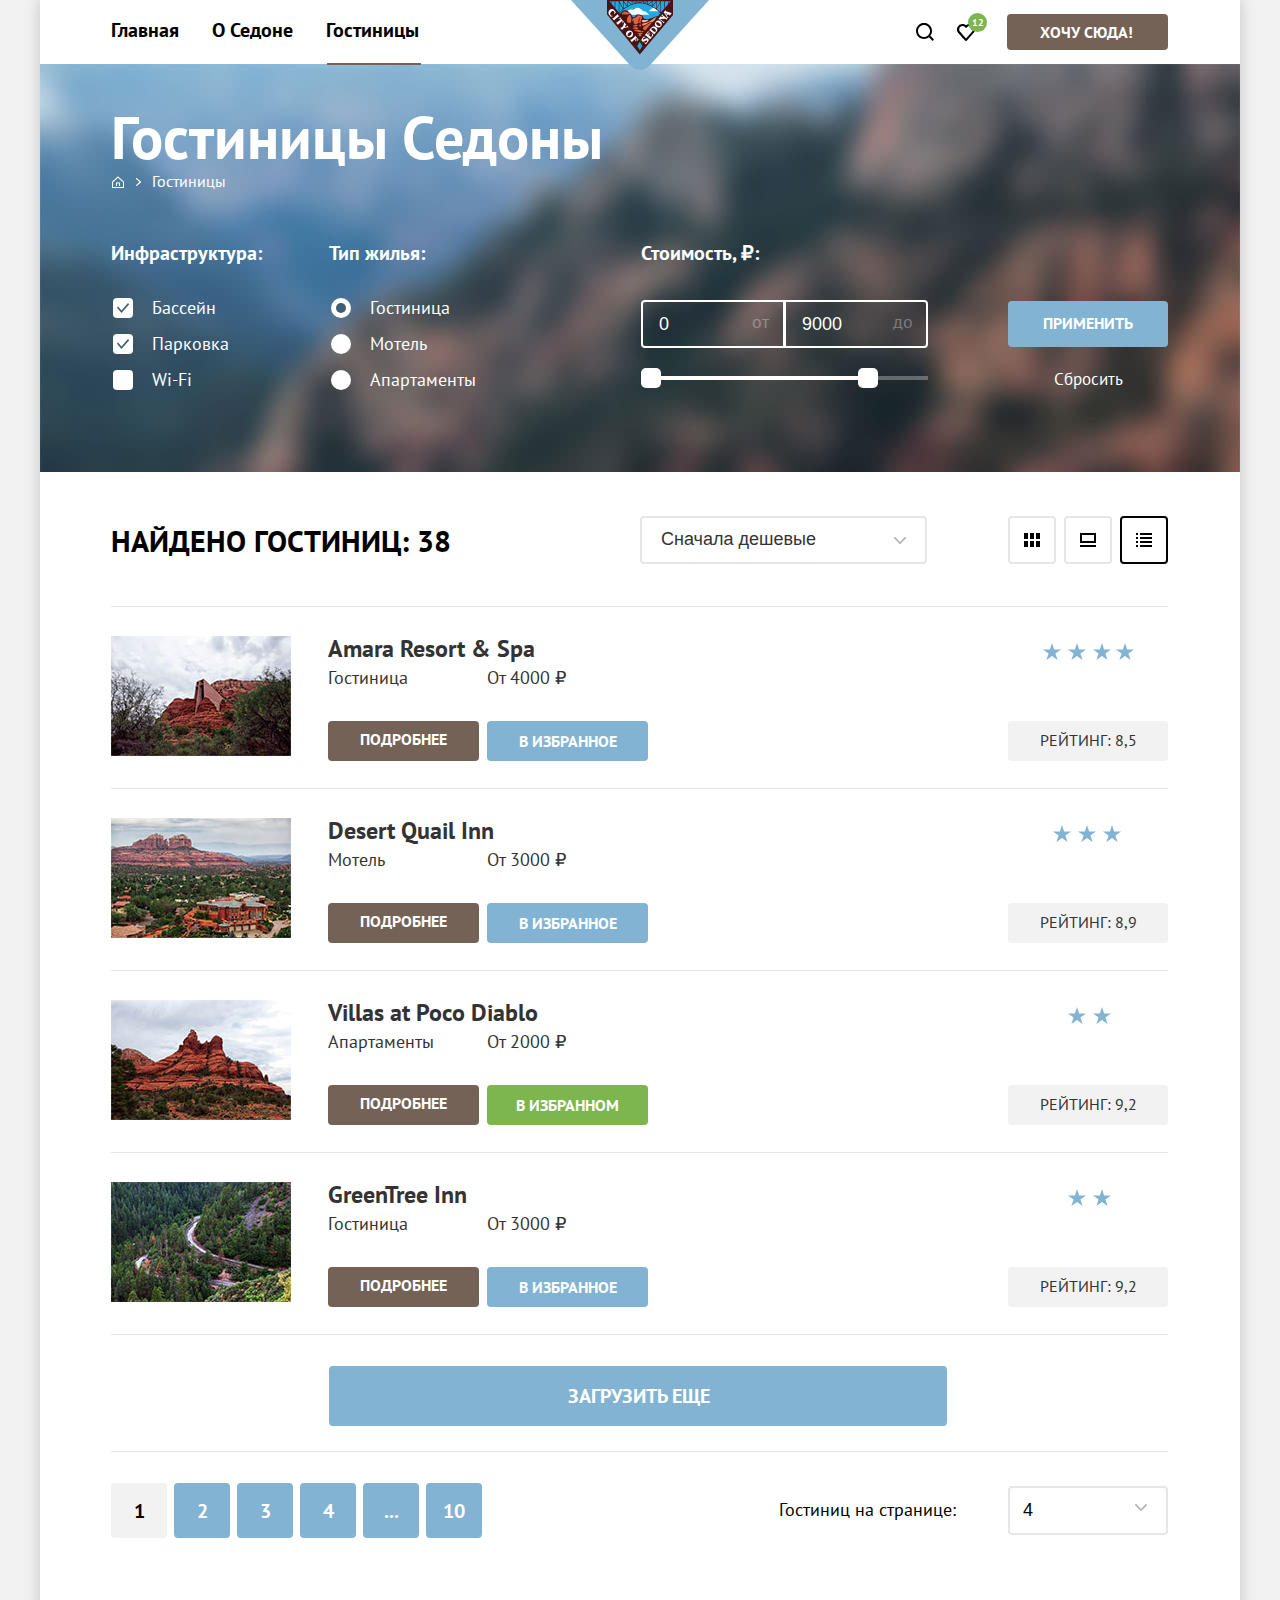
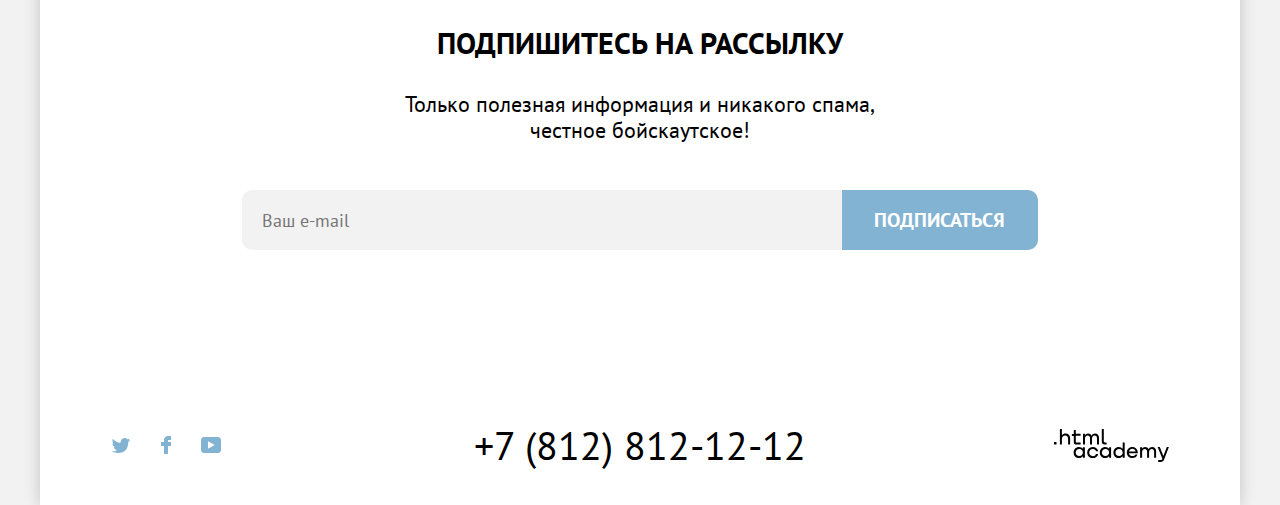
==== commit 0f601228: "Завершаем вёрстку всех компонентов" ====
--- a/catalog.html
+++ b/catalog.html
@@ -37,7 +37,7 @@
           </a>
           <!-- Пользовательская навигация -->
           <ul class="navigation-user-list">
-            <li class="navigation-item">
+            <li class="navigation-item navigation-item-seach">
               <a class="navigation-link navigation-user-link" href="#">
                 <svg
                   class="navigation-icon"
@@ -58,7 +58,7 @@
                 <span class="visually-hidden"> Поиск </span>
               </a>
             </li>
-            <li class="navigation-item">
+            <li class="navigation-item navigation-item-favorite">
               <a class="navigation-link navigation-user-link" href="#">
                 <svg
                   class="navigation-icon"
@@ -79,7 +79,8 @@
                 <span class="visually-hidden"> Избранное </span>
                 <span class="favorite-hotels-number">12</span>
               </a>
-              <div class="popover popover-favorite">
+              <!-- Поповер-Избранное -->
+              <div class="popover popover-favorite popover-close">
                 <div class="popover-content">
                   <h2 class="visually-hidden popover-title">
                     Отели в избранном
@@ -367,7 +368,7 @@
               <p class="hotel-card-accommodation-type">Гостиница</p>
               <p class="hotel-card-price">От 4000 ₽</p>
               <a href="#" class="button hotel-card-button button-brown">Подробнее</a>
-              <button class="button hotel-to-favorite button-blue" type="button">
+              <button class="button hotel-favorite-button hotel-to-favorite button-blue" type="button">
                 В избранное
               </button>
               <p class="rating">Рейтинг: 8,5</p>
@@ -391,7 +392,7 @@
               <p class="hotel-card-accommodation-type">Мотель</p>
               <p class="hotel-card-price">От 3000 ₽</p>
               <a href="#" class="button hotel-card-button button-brown">Подробнее</a>
-              <button class="button hotel-to-favorite button-blue" type="button">
+              <button class="button hotel-favorite-button hotel-to-favorite button-blue" type="button">
                 В избранное
               </button>
 
@@ -416,7 +417,7 @@
               <p class="hotel-card-accommodation-type">Апартаменты</p>
               <p class="hotel-card-price">От 2000 ₽</p>
               <a href="#" class="button hotel-card-button button-brown">Подробнее</a>
-              <button class="button hotel-in-favorite" type="button">
+              <button class="button hotel-favorite-button hotel-in-favorite" type="button">
                 В избранном
               </button>
               <p class="rating">Рейтинг: 9,2</p>
@@ -440,7 +441,7 @@
               <p class="hotel-card-accommodation-type">Гостиница</p>
               <p class="hotel-card-price">От 3000 ₽</p>
               <a href="#" class="button hotel-card-button button-brown">Подробнее</a>
-              <button class="button hotel-to-favorite button-blue" type="button">
+              <button class="button hotel-favorite-button hotel-to-favorite button-blue" type="button">
                 В избранное 
               </button>
               <p class="rating">Рейтинг: 9,2</p>
--- a/css/styles.css
+++ b/css/styles.css
@@ -242,11 +242,11 @@
   padding-bottom: 6px;
 }
 
-.navigation-user-list li:first-child {
+.navigation-item-seach {
   margin-right: 3px;
 }
 
-.navigation-user-list li:nth-child(2) {
+.navigation-item-favorite {
   margin-right: 9px;
 }
 
@@ -510,7 +510,8 @@
 /*Index-Find-hotel-section*/
 .find-hotel {
   text-align: center;
-  padding: 91px 0;
+  padding: 88px 0;
+  padding-bottom: 90px;
 }
 
 .find-hotel-title {
@@ -797,8 +798,8 @@
   box-sizing: border-box;
   border: 3px solid transparent;
   border-radius: 10px;
-  padding-left: 19.5px;
-  padding-right: 19.5px;
+  padding-left: 19px;
+  padding-right: 19px;
   padding-top: 25px;
   padding-bottom: 19px;
 }
@@ -1028,9 +1029,10 @@
 
 .catalog-filter-item {
   padding-left: 2px;
-  margin-bottom: 13.5px;
+  margin-bottom: 13px;
   margin-right: 0;
 }
+
 .catalog-filter-item:last-child {
   margin-bottom: 0;
 }
@@ -1075,8 +1077,8 @@
 }
 
 .control-input:focus-visible + .control-mark {  
-  outline: 3px solid #83B3D3;
-  background: rgba(255, 255, 255, 0.6);
+  outline: 3px solid var(--secondary-background-color);
+  background: rgba(255, 255, 255, 0.6);  
 }
 
 .control-input:disabled + .control-mark {
@@ -1103,7 +1105,7 @@
 .control-input[type="radio"]:checked + .control-mark::before {
   position: absolute;
   top: 5px;
-  left: 5.25px;
+  left: 5px;
   width: 10px;
   height: 10px;
   background-color: var(--control-radio-check);
@@ -1154,7 +1156,8 @@
 }
 
 .catalog-filter-input:focus-visible {
-  box-shadow: 0px 0px 0px 3px var(--input-price-focus);
+  box-shadow: 0px 0px 0px 3px var(--input-price-focus), 
+              inset   0px 0px 0px 3px var(--input-price-focus);
 }
 
 .catalog-filter-input:active { 
@@ -1277,9 +1280,13 @@
   background-color: inherit;
   box-sizing: border-box;
   border-radius: 4px;
-  -webkit-appearance: none;
+  -webkit-appearance: none;  
   -moz-appearance: none;
   appearance: none;
+}
+
+input[type=number] {
+  -moz-appearance:textfield;
 }
 
 .select-control-sorting {
@@ -1435,13 +1442,17 @@
   margin: 0;  
 }
 
+.hotel-stars {
+  grid-column: 4/5;
+  grid-row: 1/2;
+}
+
+
 .hotel-stars.two-stars {
   background-image: url(..//img/catalog/hotels_stars.svg),
                     url(..//img/catalog/hotels_stars.svg);
   background-repeat: no-repeat, no-repeat;
-  background-position: 60px, 85px;
-  grid-column: 4/5;
-  grid-row: 1/2;
+  background-position: 60px, 85px;  
 }
 
 .hotel-stars.three-stars {
@@ -1450,8 +1461,6 @@
                     url(..//img/catalog/hotels_stars.svg);
   background-repeat: no-repeat, no-repeat, no-repeat;
   background-position: 45px, 70px, 95px;
-  grid-column: 4/5;
-  grid-row: 1/2;
 }
 
 .hotel-stars.four-stars {
@@ -1461,8 +1470,6 @@
                     url(..//img/catalog/hotels_stars.svg);
   background-repeat: no-repeat, no-repeat, no-repeat, no-repeat;
   background-position: 35px, 60px, 85px, 108px;
-  grid-column: 4/5;
-  grid-row: 1/2;
 }
 
 .hotel-card-accommodation-type {
@@ -1497,31 +1504,30 @@
 }
 
 /*Catalog-Button-on-hotel-card-to-favorite*/
-.hotel-to-favorite {
+.hotel-favorite-button {
   font-family: inherit;
   display: inline-block;
+  grid-column: 3/4;
+  grid-row: 3/4;
+  margin-right: 360px;
+}
+
+
+.hotel-to-favorite {  
   padding-left: 20px;
   padding-right: 20px;
   padding-top: 6px;
-  padding-bottom: 5px;
-  margin-right: 360px;
-  background-color: var(--secondary-background-color);
-  grid-column: 3/4;
-  grid-row: 3/4;
+  padding-bottom: 5px;  
+  background-color: var(--secondary-background-color);  
 }
 
 /*Catalog-Button-on-hotel-card-in-favorite*/
 .hotel-in-favorite {
-  font-family: inherit;
-  display: inline-block;
   padding-left: 25px;
   padding-right: 25px;
   padding-top: 8px;
   padding-bottom: 8px;
-  margin-right: 360px;
   background-color: var(--favorite-hotels-button-color);
-  grid-column: 3/4;
-  grid-row: 3/4;
 }
 
 .hotel-in-favorite:hover {
@@ -1655,8 +1661,8 @@
 /* Popover */
 .popover {
   position: absolute;
-  top: 50px;
-  left: -187px;
+  top: 49px;
+  left: -180px;
   z-index: 1;
   box-sizing: border-box; 
   padding: 0; 
@@ -1664,15 +1670,14 @@
   font-family: "PT Sans", Arial, sans-serif;
   color: var(--primary-font-color);
   background-color: var(--primary-background-color);
-  min-height: 120px;
-  box-sizing: border-box;
+  min-height: 120px;  
   box-shadow: 0px 25px 50px var(--popover-shadow);
   border-radius: 20px;
+  display: block;
+}
+
+.popover-close {
   display: none;
-}
-
-.popover-open {
-  display: block;
 }
 
 .popover-content {
@@ -1684,9 +1689,8 @@
   content: "";
   width: 20px;
   height: 9px;
-  position: absolute;
   top: -8px;
-  right: 184px;
+  right: 193px;
   background-repeat: no-repeat;
   background-image: url("..//img/popover/popover_triangle.svg");
 }
@@ -1694,24 +1698,29 @@
 .favorite-hotels-preview {
   display: flex;
   flex-direction: column;  
-  padding-top: 15px;
+  padding-top: 13px;
   border: 1px solid var(--view-button-background);
   border-radius: 20px 20px 0 0;
   border-bottom: none;
+  margin-bottom: 17px;
 }
 
 .hotel-card-preview {  
   display: flex;
   flex-direction: row;
-  padding: 0 15px;
+  padding: 0 14px;
   padding-bottom: 0;
-  margin-bottom: 5px;  
+  margin: 0;
+}
+
+.hotel-card-preview:not(:last-child) {
+  margin-bottom: 5px;
 }
 
 .hotel-card-link-preview {  
   display: grid;
   grid-template-columns: 65px 1fr;
-  grid-template-rows: minmax(21px, auto) minmax(21px, auto);    
+  grid-template-rows: minmax(19px, auto) minmax(19px, auto);    
   align-items: center;    
   color: var(--primery-color);
   text-decoration: none; 
@@ -1744,7 +1753,7 @@
   margin: 0;
   font-weight: bold;
   font-size: 18px;
-  line-height: 21px;
+  line-height: 20px;
   grid-column: 2/3;
   grid-row: 1/2;  
   overflow-wrap: break-word;   
@@ -1752,7 +1761,8 @@
 
 .hotel-card-accommodation-type-preview {
   font-size: 16px;
-  line-height: 21px;
+  line-height: 20px;
+  align-self: start;
   grid-column: 2/3;
   grid-row: 2/3;
   margin: 0;
@@ -1768,7 +1778,7 @@
 .button-delete {
   width: 36px;
   height: 36px;
-  background-image: url("..//img/popover/Delete-hotel-from-favorite.svg");
+  background-image: url("..//img/popover/delete_hotel_from_favorite.svg");
   background-repeat: no-repeat;
   background-size: 16px 16px;
   background-position: center;    
@@ -1800,7 +1810,8 @@
   justify-content: center;
   width: 400px;
   max-height: 60px;
-  padding: 20px 20px;
+  padding: 18px 20px;
+  padding-bottom: 21px;
   box-sizing: border-box;
   font-weight: bold;
   font-size: 16px;
@@ -1808,4 +1819,326 @@
   background: var(--find-hotel-button-color);
   border-radius: 0px 0px 20px 20px;
   margin: 0;
+}
+
+/* Modal-window */
+.modal-container {
+  position: fixed;
+  top: 0;
+  left: 0;
+  display: flex;
+  width: 100%;
+  height: 100%;
+  background: rgba(242, 242, 242, 0.8);
+}
+
+.modal-close {
+  display: none;
+}
+
+.modal {
+  position: relative;
+  margin: auto;
+  padding: 62px;
+  padding-left: 66px;
+  padding-bottom: 70px;
+  background-color: #FFFFFF;
+  box-shadow: 0px 25px 50px rgba(0, 0, 0, 0.15);
+  border-radius: 30px;
+  border: none;
+  box-sizing: border-box;  
+}
+
+.modal-hotel-find {
+  width: 715px;  
+}
+
+.modal-content {
+  max-width: 575px;
+  margin: 0;
+}
+
+.modal-button {
+  position: absolute;
+  background-repeat: no-repeat;
+  background-position: center;  
+  border: none;
+  width: 25px;
+  height: 25px;  
+  cursor: pointer;
+  box-sizing: border-box;
+  border-radius: 4px;
+  outline: unset;
+}
+
+.modal-close-button {  
+  padding: 20px;
+  top: 60px;
+  right: 76px;
+  width: 13px;
+  height: 13px;
+  background-color: var(--backing-background); 
+  border-radius: 50%;
+  background-image: url("..//img/modal/modal_close_button.svg"); 
+} 
+
+.modal-close-button:hover {
+  background-color: var(--view-button-background);
+}
+
+.modal-close-button:focus-visible {
+  background-color: var(--view-button-background);
+  outline: 3px solid var(--secondary-background-color);
+}
+
+.modal-close-button:active {
+  background-color: var(--view-button-background);
+  opacity: 0.3;
+}
+
+.modal-title {
+  display: inline-block;
+  font-family: inherit;
+  font-weight: bold;
+  font-size: 30px;
+  line-height: 40px;
+  text-transform: uppercase;
+  margin: 0;
+  margin-bottom: 60px;
+}
+
+.field-group {
+  position: relative;  
+}
+
+.field-group input {
+  max-width: 420px;
+  box-sizing: border-box;
+  background: var(--backing-background);
+  border-radius: 4px;
+  border: none;
+  font-family: inherit;
+  font-weight: bold;
+  font-size: 18px;
+  line-height: 40px;
+  display: flex;
+  align-items: center;
+  color: var(--primary-font-color);
+  padding-left: 19px;
+}
+
+.booking-form {
+  display: flex;
+  flex-direction: column;
+}
+
+.booking-check-in, 
+.booking-check-out {
+  max-width: 575px;
+  display: grid;
+  grid-template-columns: 155px 420px;  
+  grid-template-rows: minmax(50px,1fr);
+  margin-bottom: 40px;
+  margin-top: 0;
+}
+
+.booking-check-out {
+  margin-bottom: 45px;
+}
+
+.booking-check-in label, 
+.booking-check-out label {
+  padding-left: 5px;
+  grid-column: 1/2;
+  grid-row: 1/2;
+}
+
+.booking-check-input {
+  grid-column: 2/3;
+  grid-row: 1/2;
+}
+
+.booking-check-input:hover {
+  background-color: var(--view-button-background);
+}
+
+.booking-check-input:focus-visible {
+  background-color: var(--view-button-background);
+  outline: 3px solid var(--secondary-background-color);
+}
+
+.booking-check-input:not(:placeholder-shown) {
+  background-color: var(--primary-background-color);
+  outline: 2px solid var(--primary-font-color);
+}
+
+.notice {
+  position: absolute;
+  display: flex;
+  min-width: 420px;
+  grid-column: 2/3;
+  grid-row: 2/2;
+  font-size: 16px;
+  line-height: 27px;  
+  margin: 0;
+  padding-left: 5px;
+}
+
+.notice-close {
+  display: none;
+} 
+
+.notice-invalid {
+  color: var(--subscribe-email-invalid);
+}
+
+.booking-guests,
+.booking-guests .field-group {
+  display: flex;
+  flex-direction: row;
+  margin: 0;
+  margin-bottom: 23px;
+}
+
+.field-group label {
+  display: flex;
+  width: 155px;
+  font-family: inherit;
+  font-weight: bold;
+  font-size: 18px;
+  line-height: 40px;
+  margin: 0;
+  align-items: center;
+  word-wrap: break-word;
+  padding-left: 5px;
+}
+
+.booking-children label {
+  width: 54px;
+  margin-right: 43px;
+}
+
+.booking-guests .booking-adults {
+  margin-right: 49px;
+}
+
+input.booking-guests-input {
+  max-width: 133px;  
+  text-align: center;
+  padding-left: 5px;
+}
+
+.booking-guests-input::-webkit-inner-spin-button,
+.booking-guests-input::-webkit-outer-spin-button {
+  appearance: none;
+  margin: 0;
+}
+
+
+.modal-minus-button {  
+  background-image: url(..//img/modal/modal_minus.svg);
+  right: 96px;
+  top: 8px;  
+  opacity: 0.3;
+}
+
+.modal-plus-button {  
+  background-image: url(..//img/modal/modal_plus.svg);
+  right: 14px;
+  top: 8px; 
+  opacity: 0.3;
+}
+
+.modal-minus-button:hover,
+.modal-plus-button:hover {
+  opacity: 1;
+}
+
+.modal-minus-button:focus-visible,
+.modal-plus-button:focus-visible {
+  opacity: 1;
+  outline: 3px solid var(--secondary-background-color);
+}
+
+.modal-minus-button:active,
+.modal-plus-button:active {
+  opacity: 0.2;
+}
+
+.modal-calendar-button {
+  background-image: url(..//img/modal/modal_icon_calendar.svg);  
+  right: 14px;
+  top: 12px;
+  background-color: transparent;
+}
+
+.booking-search {
+  width: 575px;
+  height: 60px;
+  background: var(--secondary-background-color);
+  border-radius: 10px;
+  border: none;
+}
+
+button.booking-info {
+  position: absolute;
+  left: 60px;
+  top: 10px;
+  width: 25px;
+  height: 25px;
+  background: var(--secondary-background-color);
+  border-radius: 50%;
+  border: none;
+  background-image: url(..//img/modal/modal_info.svg);
+  background-repeat: no-repeat;
+  background-position: center;
+}
+
+.button.booking-info:hover {
+  background-color: var(--social-icon-hover);
+}
+
+/* Tooltip */
+.tooltip {  
+  position: absolute;
+  z-index: 1;
+  box-sizing: border-box; 
+  padding: 0; 
+  width: 256px;
+  min-height: 83px;   
+  background-color: #333333;
+  box-shadow: 0px 15px 30px rgba(0, 0, 0, 0.3);
+  border-radius: 10px;
+  display: flex;
+  align-items: center;
+  padding-top: 5px;
+  padding-left: 22px;
+  padding-right: 18px;
+  padding-bottom: 8px;  
+  top: 38px;
+  right: -115px;
+}
+
+.tooltip-close {
+  display: none;
+}
+
+.tooltip-content {
+  font-family: "PT Sans", Arial, sans-serif;
+  height: 100%;
+  font-size: 16px;
+  line-height: 20px;
+  text-align: start;
+  color: #FFFFFF; 
+}
+
+.tooltip::before {
+  position: absolute;
+  content: "";
+  width: 20px;
+  height: 9px;
+  top: -9px;
+  right: 118px;
+  background-repeat: no-repeat;
+  background-image: url("..//img/modal/modal_triangle.svg");
 }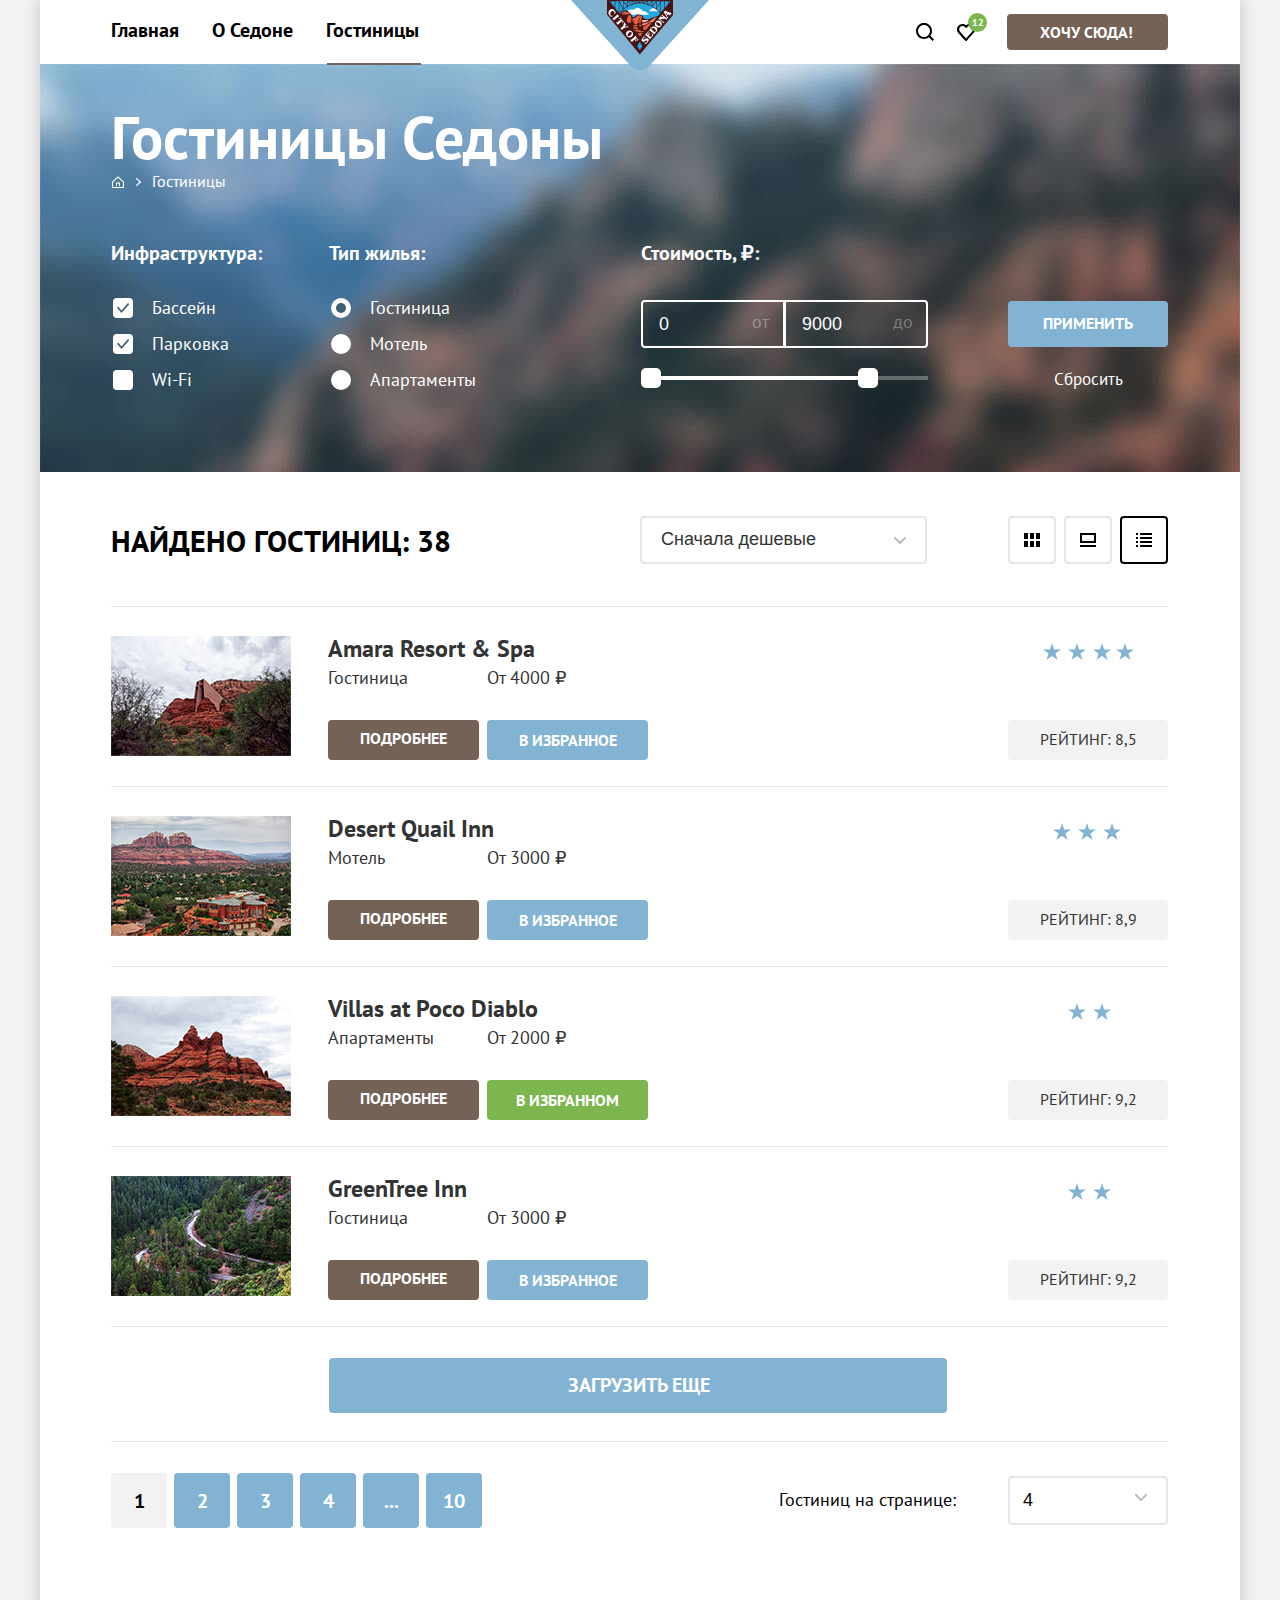
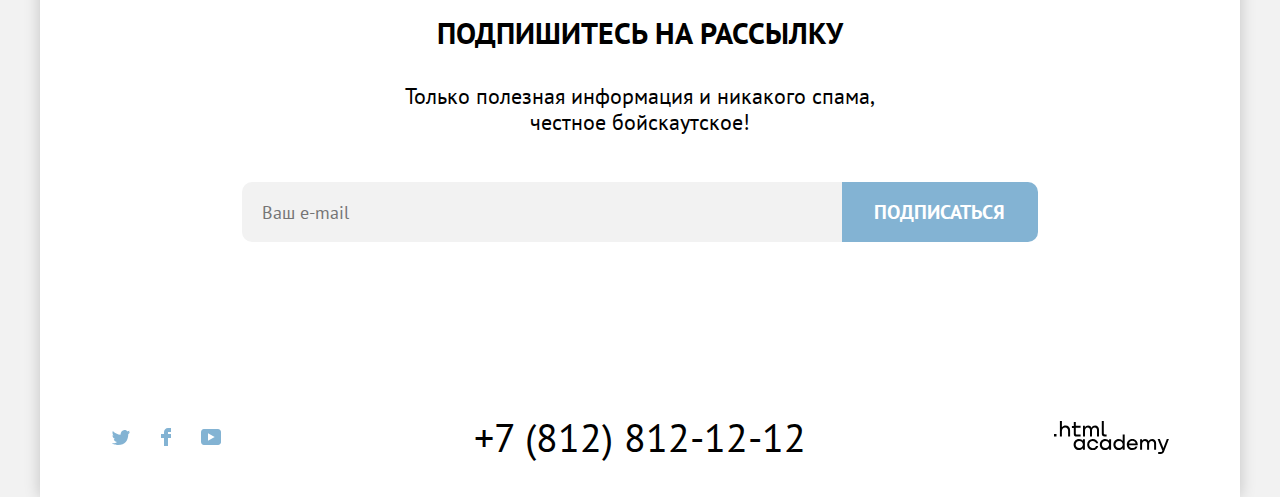
==== commit 80ad365d: "Проект на защиту" ====
--- a/catalog.html
+++ b/catalog.html
@@ -14,15 +14,15 @@
           <!-- Главная навигация -->
           <ul class="navigation-list">
             <li class="navigation-item">
-              <a class="navigation-link" href="index.html"
-                >Главная</a
-              >
+              <a class="navigation-link" href="index.html">Главная</a>
             </li>
             <li class="navigation-item">
               <a class="navigation-link" href="about.html">О Седоне</a>
             </li>
             <li class="navigation-item">
-              <a class="navigation-link  navigation-link-current" href="#">Гостиницы</a>
+              <a class="navigation-link navigation-link-current" href="#"
+                >Гостиницы</a
+              >
             </li>
           </ul>
           <!-- Лого -->
@@ -47,9 +47,9 @@
                   height="18"
                   viewBox="0 0 18 18"
                   fill="none"
-                  xmlns="http://www.w3.org/2000/svg"     
-                  role="img" 
-                  aria-label="Поиск"             
+                  xmlns="http://www.w3.org/2000/svg"
+                  role="img"
+                  aria-label="Поиск"
                 >
                   <path
                     d="m18 16.5-3.7-3.7c1-1.3 1.7-3 1.7-4.9 0-4.4-3.6-8-8-8S0 3.6 0 8c0 4.4 3.6 8 8 8 1.8 0 3.5-.6 4.9-1.7l3.7 3.7 1.4-1.5ZM8 14c-3.3 0-6-2.7-6-6s2.7-6 6-6 6 2.7 6 6-2.7 6-6 6Z"
@@ -69,8 +69,8 @@
                   viewBox="0 0 18 17"
                   fill="none"
                   xmlns="http://www.w3.org/2000/svg"
-                  role="img" 
-                  aria-label="Избранное" 
+                  role="img"
+                  aria-label="Избранное"
                 >
                   <path
                     d="M8.9 17a.9.9 0 0 1-.8-.4c-5.4-6.1-6.7-7.5-7-7.9A5.4 5.4 0 0 1 5.5 0C6.8 0 8 .5 9 1.3a5.46 5.46 0 0 1 9 4.1c0 1.3-.5 2.5-1.3 3.4l-7 7.9c-.2.2-.4.3-.8.3Zm-6-9.5c.3.4 3.5 4 6.1 6.9l6.2-7c.5-.5.7-1.2.7-2 0-1.8-1.5-3.3-3.3-3.3-1 0-2 .5-2.7 1.3-.3.3-.6.4-.9.4-.3 0-.6-.2-.8-.4-.7-.8-1.7-1.3-2.7-1.3-1.8 0-3.3 1.5-3.3 3.3-.1.9.3 1.6.7 2.1-.1 0-.1 0 0 0Z"
@@ -84,35 +84,39 @@
                 <div class="popover-content">
                   <h2 class="visually-hidden popover-title">
                     Отели в избранном
-                  </h2>                
+                  </h2>
                   <div class="favorite-hotels-preview">
                     <div class="hotel-card-preview">
                       <a class="hotel-card-link-preview" href="hotel.html">
-                      <img
-                        class="hotel-card-image-preview"
-                        src="img/catalog/hotels/motel_Desert_Quail_Inn.jpg"
-                        width="48"
-                        height="48"
-                        alt="Мотель Desert Quail Inn на фоне окружающего ландшафта"                        
-                      />                     
-                        <h3 class="hotel-card-title-preview">Desert Quail Inn</h3>
-                        <p class="hotel-card-accommodation-type-preview">Мотель</p>
-                      </a>  
-                      <div class="popover-button-delete">                       
+                        <img
+                          class="hotel-card-image-preview"
+                          src="img/catalog/hotels/motel_Desert_Quail_Inn.jpg"
+                          width="48"
+                          height="48"
+                          alt="Мотель Desert Quail Inn на фоне окружающего ландшафта"
+                        />
+                        <h3 class="hotel-card-title-preview">
+                          Desert Quail Inn
+                        </h3>
+                        <p class="hotel-card-accommodation-type-preview">
+                          Мотель
+                        </p>
+                      </a>
+                      <div class="popover-button-delete">
                         <a class="3 button-delete" href="#">
                           <span class="visually-hidden"> Удалить </span>
                         </a>
                       </div>
                     </div>
 
-                    <div class="hotel-card-preview">                      
+                    <div class="hotel-card-preview">
                       <a class="hotel-card-link-preview" href="hotel.html">
                         <img
-                        class="hotel-card-image-preview"
-                        src="img/catalog/hotels/apartaments_Villas_at_Poco_Diablo.jpg"
-                        width="48"
-                        height="48"
-                        alt="Горы вблизи апартаментов Villas at Poco Diablo"                        
+                          class="hotel-card-image-preview"
+                          src="img/catalog/hotels/apartaments_Villas_at_Poco_Diablo.jpg"
+                          width="48"
+                          height="48"
+                          alt="Горы вблизи апартаментов Villas at Poco Diablo"
                         />
                         <h3 class="hotel-card-title-preview">
                           Villas at Poco Diablo
@@ -120,14 +124,14 @@
                         <p class="hotel-card-accommodation-type-preview">
                           Апартаменты
                         </p>
-                      </a>   
-                      <div class="popover-button-delete">                 
+                      </a>
+                      <div class="popover-button-delete">
                         <a class="button button-delete" href="#">
                           <span class="visually-hidden"> Удалить </span>
                         </a>
                       </div>
                     </div>
-                  </div>  
+                  </div>
                   <div class="favorite-all">
                     <button class="button favorite-all-button" type="button">
                       Все избранные
@@ -207,7 +211,11 @@
                 </li>
                 <li class="catalog-filter-item">
                   <label class="control">
-                    <input class="visually-hidden control-input" type="checkbox" name="wi-fi" />
+                    <input
+                      class="visually-hidden control-input"
+                      type="checkbox"
+                      name="wi-fi"
+                    />
                     <span class="control-mark"></span>
                     <span class="control-label">Wi-Fi</span>
                   </label>
@@ -239,7 +247,7 @@
                       type="radio"
                       name="hotel-type"
                       value="motel"
-                      tabindex="0" 
+                      tabindex="0"
                     />
                     <span class="control-mark"></span>
                     <span class="control-label">Мотель</span>
@@ -252,7 +260,7 @@
                       type="radio"
                       name="hotel-type"
                       value="apartment"
-                      tabindex="0" 
+                      tabindex="0"
                     />
                     <span class="control-mark"></span>
                     <span class="control-label">Апартаменты</span>
@@ -328,7 +336,12 @@
             <!-- Сортировка -->
             <form class="sorting-type" action="https://echo.htmlacademy.ru/">
               <label class="visually-hidden" for="sorting">Сортировка</label>
-              <select class="select-control-sorting select-control" id="sorting" name="sorting" tabindex="0" >
+              <select
+                class="select-control-sorting select-control"
+                id="sorting"
+                name="sorting"
+                tabindex="0"
+              >
                 <option value="cheap">Сначала дешевые</option>
               </select>
             </form>
@@ -367,8 +380,17 @@
               </div>
               <p class="hotel-card-accommodation-type">Гостиница</p>
               <p class="hotel-card-price">От 4000 ₽</p>
-              <a href="#" class="button hotel-card-button button-brown">Подробнее</a>
-              <button class="button hotel-favorite-button hotel-to-favorite button-blue" type="button">
+              <a href="#" class="button hotel-card-button button-brown"
+                >Подробнее</a
+              >
+              <button
+                class="
+                  button
+                  hotel-favorite-button hotel-to-favorite
+                  button-blue
+                "
+                type="button"
+              >
                 В избранное
               </button>
               <p class="rating">Рейтинг: 8,5</p>
@@ -391,8 +413,17 @@
               </div>
               <p class="hotel-card-accommodation-type">Мотель</p>
               <p class="hotel-card-price">От 3000 ₽</p>
-              <a href="#" class="button hotel-card-button button-brown">Подробнее</a>
-              <button class="button hotel-favorite-button hotel-to-favorite button-blue" type="button">
+              <a href="#" class="button hotel-card-button button-brown"
+                >Подробнее</a
+              >
+              <button
+                class="
+                  button
+                  hotel-favorite-button hotel-to-favorite
+                  button-blue
+                "
+                type="button"
+              >
                 В избранное
               </button>
 
@@ -416,8 +447,13 @@
               </div>
               <p class="hotel-card-accommodation-type">Апартаменты</p>
               <p class="hotel-card-price">От 2000 ₽</p>
-              <a href="#" class="button hotel-card-button button-brown">Подробнее</a>
-              <button class="button hotel-favorite-button hotel-in-favorite" type="button">
+              <a href="#" class="button hotel-card-button button-brown"
+                >Подробнее</a
+              >
+              <button
+                class="button hotel-favorite-button hotel-in-favorite"
+                type="button"
+              >
                 В избранном
               </button>
               <p class="rating">Рейтинг: 9,2</p>
@@ -440,16 +476,30 @@
               </div>
               <p class="hotel-card-accommodation-type">Гостиница</p>
               <p class="hotel-card-price">От 3000 ₽</p>
-              <a href="#" class="button hotel-card-button button-brown">Подробнее</a>
-              <button class="button hotel-favorite-button hotel-to-favorite button-blue" type="button">
-                В избранное 
+              <a href="#" class="button hotel-card-button button-brown"
+                >Подробнее</a
+              >
+              <button
+                class="
+                  button
+                  hotel-favorite-button hotel-to-favorite
+                  button-blue
+                "
+                type="button"
+              >
+                В избранное
               </button>
               <p class="rating">Рейтинг: 9,2</p>
             </div>
             <!-- Кнопка "Загрузить еще" -->
             <div class="pagination-more">
               <button
-                class="pagination-more-button button pagination-link button-blue"
+                class="
+                  pagination-more-button
+                  button
+                  pagination-link
+                  button-blue
+                "
                 type="button"
               >
                 Загрузить еще
@@ -466,19 +516,39 @@
                 >
               </li>
               <li class="pagination-item">
-                <a class="pagination-link pagination-number button-blue" href="#">2</a>
+                <a
+                  class="pagination-link pagination-number button-blue"
+                  href="#"
+                  >2</a
+                >
               </li>
               <li class="pagination-item">
-                <a class="pagination-link pagination-number button-blue" href="#">3</a>
+                <a
+                  class="pagination-link pagination-number button-blue"
+                  href="#"
+                  >3</a
+                >
               </li>
               <li class="pagination-item">
-                <a class="pagination-link pagination-number button-blue" href="#">4</a>
+                <a
+                  class="pagination-link pagination-number button-blue"
+                  href="#"
+                  >4</a
+                >
               </li>
               <li class="pagination-item pagination-dots">
-                <a class="pagination-link pagination-number button-blue" href="#">...</a>
+                <a
+                  class="pagination-link pagination-number button-blue"
+                  href="#"
+                  >...</a
+                >
               </li>
               <li class="pagination-item">
-                <a class="pagination-link pagination-number button-blue" href="#">10</a>
+                <a
+                  class="pagination-link pagination-number button-blue"
+                  href="#"
+                  >10</a
+                >
               </li>
             </ul>
             <!-- Выбор количества карточек отображения -->
@@ -491,7 +561,7 @@
                 id="hotels-on-page"
                 name="hotels-on-page"
               >
-                <option value="4">4</option>              
+                <option value="4">4</option>
               </select>
             </form>
           </div>
@@ -500,7 +570,7 @@
 
       <!-- Подписка -->
       <section class="subscribe">
-        <h2 class="subscribe-title">Подпишитесь на рассылку</h2>
+        <h2 class="subscribe-title subscribe-title-catalog">Подпишитесь на рассылку</h2>
         <p class="subscribe-description">
           Только полезная информация и никакого спама, честное бойскаутское!
         </p>
@@ -544,8 +614,8 @@
                   viewBox="0 0 18 15"
                   fill="none"
                   xmlns="http://www.w3.org/2000/svg"
-                  role="img" 
-                  aria-label="Твиттер" 
+                  role="img"
+                  aria-label="Твиттер"
                 >
                   <path
                     d="M11.6.2c1.8-.5 3.2.3 3.8 1.2.7-.2 1.4-.5 2.1-.7 0 .9-.6 1.5-.9 1.8.7.1 1.4-.6 1.4-.6-.2 1-1.1 1.8-1.7 2C16.1 10.7 13 15.1 5.7 15h-.5c-.4 0-4.4-.5-5.2-1.9 2.4.2 4.1-.4 5-1.2-1-.3-2.9-.4-3.2-2.9.4.1.6.2 1.3.1C1.8 8.3.4 7.5.5 5.3c.3.3 1.1.5 1.4.5C1.1 5.6-.2 2.5.9.9c1.9 1.9 4 3.6 7.6 3.8C8.7 2.3 9.7.8 11.6.2Z"
@@ -568,8 +638,8 @@
                   viewBox="0 0 10 18"
                   fill="none"
                   xmlns="http://www.w3.org/2000/svg"
-                  role="img" 
-                  aria-label="Фэйсбук" 
+                  role="img"
+                  aria-label="Фэйсбук"
                 >
                   <path
                     d="M7 0C4.8 0 3 1.8 3 4v2H0v4h3v8h4v-8h3V6H7V4h3V0H7Z"
@@ -592,7 +662,7 @@
                   viewBox="0 0 20 16"
                   fill="none"
                   xmlns="http://www.w3.org/2000/svg"
-                  role="img" 
+                  role="img"
                   aria-label="Ютуб"
                 >
                   <path
@@ -617,7 +687,7 @@
                 viewBox="0 0 115 33"
                 fill="none"
                 xmlns="http://www.w3.org/2000/svg"
-                role="img" 
+                role="img"
                 aria-label="HTML Academy"
               >
                 <path
--- a/css/styles.css
+++ b/css/styles.css
@@ -10,17 +10,17 @@
   --find-hotel-button-color: #756257;
   --find-button-hover: #615048;
   --favorite-hotels-button-color: #7db54f;
-  --favorite-hotels-button-color-focus: #6C9E42;
+  --favorite-hotels-button-color-focus: #6c9e42;
   --backing-background: #f2f2f2;
-  --view-button-background: #e6e6e6;  
+  --view-button-background: #e6e6e6;
   --social-icon-hover: #68a2ca;
   --find-button-active: rgba(255, 255, 255, 0.3);
   --input-price-hover: rgba(255, 255, 255, 0.6);
-  --input-price-focus: #81B3D2;
+  --input-price-focus: #81b3d2;
   --body-box-shadow: rgba(0, 0, 0, 0.2);
   --navigation-user-link-active: rgba(117, 98, 87, 0.3);
-  --subscribe-email-invalid: #ff5757;  
-  --control-radio-check: #3F5E72;
+  --subscribe-email-invalid: #ff5757;
+  --control-radio-check: #3f5e72;
   --range-toggle-focus-shadow: rgba(0, 0, 0, 0.25);
   --range-toggle-active-shadow: rgba(0, 0, 0, 0.4);
   --popover-shadow: rgba(0, 0, 0, 0.15);
@@ -103,7 +103,7 @@
 
 .button-brown:focus-visible {
   outline: 3px solid var(--secondary-background-color);
-  outline-offset: 0;  
+  outline-offset: 0;
 }
 
 .button-brown:active {
@@ -111,14 +111,13 @@
   color: var(--find-button-active);
 }
 
-
 .button-blue:hover {
   background-color: var(--social-icon-hover);
 }
 
 .button-blue:focus-visible {
   outline: 3px solid var(--find-hotel-button-color);
-  outline-offset: 0;  
+  outline-offset: 0;
   background-color: var(--social-icon-hover);
 }
 
@@ -234,7 +233,7 @@
 
 /* User_navigation */
 .navigation-user-list {
-  display: flex;  
+  display: flex;
   margin: 0;
   padding: 0;
   list-style: none;
@@ -387,8 +386,7 @@
   text-transform: uppercase;
   margin: 0 auto;
   padding: 0 200px;
-  margin-bottom: 35px; 
-
+  margin-bottom: 35px;
 }
 
 .advantages-description {
@@ -434,7 +432,7 @@
 
 /* Advantages with icons */
 .advantage-icon {
-  padding-top: 81px;  
+  padding-top: 81px;
 }
 
 .advantage-title.advantage-icon-accommodation,
@@ -455,21 +453,21 @@
   background-position: center;
   position: absolute;
   width: 75px;
-  height: 76px; 
-  top: 7px;
+  height: 76px;
+  top: 5px;
   left: 163px;
 }
 
-.advantage-icon-accommodation::before {  
+.advantage-icon-accommodation::before {
   background-image: url("..//img/index/advantages/icon-accommodation.svg");
 }
 
-.advantage-icon-food::before {    
-  background-image: url("..//img/index/advantages/icon-food.svg");   
-}
-
-.advantage-icon-souvenirs::before {   
-  background-image: url("..//img/index/advantages/icon-souvenirs.svg");    
+.advantage-icon-food::before {
+  background-image: url("..//img/index/advantages/icon-food.svg");
+}
+
+.advantage-icon-souvenirs::before {
+  background-image: url("..//img/index/advantages/icon-souvenirs.svg");
 }
 
 /* Advantages_Numbers */
@@ -482,7 +480,7 @@
 
 .advantage-number {
   margin: 0;
-  position: relative;  
+  position: relative;
   overflow-wrap: break-word;
 }
 
@@ -493,7 +491,6 @@
   line-height: 21px;
   text-transform: uppercase;
   left: -15px;
-  top: 2px;
 }
 
 .advantage-number::after {
@@ -504,7 +501,6 @@
   text-align: center;
   text-transform: uppercase;
   right: -15px;
-  top: 2px;
 }
 
 /*Index-Find-hotel-section*/
@@ -523,7 +519,7 @@
   margin-bottom: 30px;
 }
 
-.find-hotel-description {  
+.find-hotel-description {
   font-size: 22px;
   line-height: 26px;
   text-align: center;
@@ -558,8 +554,8 @@
 
 /*Index-subscribe*/
 .subscribe-index {
-  padding-top: 94px;
-  padding-bottom: 94px;
+  padding-top: 92px;
+  padding-bottom: 96px;
   color: var(--primary-background-color);
   background-color: var(--image-background-spare-color);
   max-height: 411px;
@@ -575,7 +571,11 @@
   text-transform: uppercase;
   padding: 0;
   margin-top: 0;
-  margin-bottom: 30px;
+  margin-bottom: 28px;
+}
+
+.subscribe-title-catalog {
+  margin-bottom: 32px;
 }
 
 .subscribe-description {
@@ -821,7 +821,7 @@
 
 .htmlacademy-link:focus-visible .htmlacademy-icon {
   fill: var(--find-hotel-button-color);
-} 
+}
 
 .htmlacademy-link:active .htmlacademy-icon {
   fill: var(--navigation-user-link-active);
@@ -874,7 +874,7 @@
 
 .breadcrumbs-item {
   display: block;
-  padding: 0;  
+  padding: 0;
 }
 
 .breadcrumbs-item:last-child {
@@ -888,14 +888,14 @@
   color: inherit;
   background-color: inherit;
   background-position: center;
-  text-decoration: none;  
-  margin: 0;  
-  outline: unset;  
+  text-decoration: none;
+  margin: 0;
+  outline: unset;
 }
 
 .breadcrumbs-icon-nav {
   background-image: url("..//img/catalog/icons/nav-link.svg");
-  background-repeat: no-repeat;    
+  background-repeat: no-repeat;
 }
 
 .breadcrumbs-icon-main {
@@ -920,7 +920,7 @@
 }
 
 .breadcrumbs-link:focus-visible {
-  border-color: var(--secondary-background-color) ;
+  border-color: var(--secondary-background-color);
 }
 
 .breadcrumbs-link:hover {
@@ -1076,30 +1076,30 @@
   background: var(--input-price-hover);
 }
 
-.control-input:focus-visible + .control-mark {  
+.control-input:focus-visible + .control-mark {
   outline: 3px solid var(--secondary-background-color);
-  background: rgba(255, 255, 255, 0.6);  
+  background: rgba(255, 255, 255, 0.6);
 }
 
 .control-input:disabled + .control-mark {
   border: 3px solid var(--secondary-background-color);
 }
 
-.control-input[type="checkbox"]:checked + .control-mark::before{
+.control-input[type="checkbox"]:checked + .control-mark::before {
   position: absolute;
   background-image: url(..//img/catalog/icons/accommodation-control-checkbox.svg);
   background-repeat: no-repeat;
   top: 5px;
   left: 4px;
   width: 13px;
-  height: 10px;  
+  height: 10px;
   content: "";
 }
 
 /* Accommodation_Radio*/
 /* Mark */
-.control-input[type="radio"] + .control-mark {  
-  border-radius: 50%; 
+.control-input[type="radio"] + .control-mark {
+  border-radius: 50%;
 }
 
 .control-input[type="radio"]:checked + .control-mark::before {
@@ -1109,10 +1109,9 @@
   width: 10px;
   height: 10px;
   background-color: var(--control-radio-check);
-  border-radius: 50%;  
+  border-radius: 50%;
   content: "";
 }
-
 
 /* Filter_price */
 .filter-price {
@@ -1151,16 +1150,20 @@
   margin: 0;
 }
 
+.catalog-filter-input {
+  -moz-appearance: textfield;
+}
+
 .catalog-filter-input:hover {
   border-color: var(--input-price-hover);
 }
 
 .catalog-filter-input:focus-visible {
-  box-shadow: 0px 0px 0px 3px var(--input-price-focus), 
-              inset   0px 0px 0px 3px var(--input-price-focus);
-}
-
-.catalog-filter-input:active { 
+  box-shadow: 0px 0px 0px 3px var(--input-price-focus),
+    inset 0px 0px 0px 3px var(--input-price-focus);
+}
+
+.catalog-filter-input:active {
   background-color: var(--find-hotel-button-color);
 }
 
@@ -1178,12 +1181,12 @@
   border-radius: 0px 4px 4px 0px;
 }
 
-.catalog-filter-input-min-price,  
+.catalog-filter-input-min-price,
 .catalog-filter-input-max-price {
   position: relative;
 }
 
-.catalog-filter-input-min-price label, 
+.catalog-filter-input-min-price label,
 .catalog-filter-input-max-price label {
   position: absolute;
   top: 20%;
@@ -1266,8 +1269,8 @@
 }
 
 /*sorting-search-results*/
-.sorting-type {  
-  margin-right: 81px; 
+.sorting-type {
+  margin-right: 81px;
   outline: unset;
   border: 0 none;
   position: relative;
@@ -1280,22 +1283,18 @@
   background-color: inherit;
   box-sizing: border-box;
   border-radius: 4px;
-  -webkit-appearance: none;  
+  -webkit-appearance: none;
   -moz-appearance: none;
   appearance: none;
-}
-
-input[type=number] {
-  -moz-appearance:textfield;
 }
 
 .select-control-sorting {
   width: 287px;
   height: 48px;
-  color: var(--secondary-font-color);   
+  color: var(--secondary-font-color);
   padding-left: 19px;
   padding-right: 23px;
-  padding-top: 10px;   
+  padding-top: 10px;
   padding-bottom: 13px;
   font-size: 18px;
   line-height: 23px;
@@ -1308,18 +1307,18 @@
   background-image: url(..//img/catalog/icons/select-control.svg);
   background-repeat: no-repeat;
   width: 12px;
-  height: 7px; 
+  height: 7px;
   background-position: center;
   top: 21px;
   right: 21px;
 }
 
 .hotels-on-page:hover .select-control,
-.sorting-type:hover .select-control {  
-  border-color: var(--secondary-background-color);  
-}
-
-.select-control:focus-visible {  
+.sorting-type:hover .select-control {
+  border-color: var(--secondary-background-color);
+}
+
+.select-control:focus-visible {
   outline: 2px solid var(--secondary-background-color);
 }
 
@@ -1378,11 +1377,11 @@
   min-height: 123px;
   display: grid;
   grid-template-columns: 217px 159px 521px 1fr;
-  grid-template-rows: minmax(30px, auto) minmax(55px, auto) minmax(37px, auto);
+  grid-template-rows: minmax(30px, auto) minmax(54px, auto) minmax(34px, auto);
   padding-top: 29px;
-  padding-bottom: 27px;
+  padding-bottom: 26px;
   color: var(--secondary-font-color);
-  border-bottom: 1px solid var(--view-button-background);  
+  border-bottom: 1px solid var(--view-button-background);
 }
 
 .hotel-card-image {
@@ -1405,7 +1404,7 @@
 
 /*Catalog-hotel-title*/
 .hotel-card-link {
-  display: flex;  
+  display: flex;
   color: var(--primery-color);
   text-decoration: none;
   grid-column: 2/4;
@@ -1414,10 +1413,10 @@
   outline: unset;
 }
 
-.hotel-card-link h3{
-  border-radius: 10px;  
+.hotel-card-link h3 {
+  border-radius: 10px;
   font-family: inherit;
-  font-weight: bold;  
+  font-weight: bold;
   font-size: 24px;
   line-height: 26px;
 }
@@ -1426,7 +1425,7 @@
   color: var(--find-hotel-button-color);
 }
 
-.hotel-card-link:focus-visible h3{
+.hotel-card-link:focus-visible h3 {
   color: var(--find-hotel-button-color);
   outline: 3px solid var(--secondary-background-color);
   border-radius: 10px;
@@ -1439,7 +1438,7 @@
 }
 
 .hotel-card-title {
-  margin: 0;  
+  margin: 0;
 }
 
 .hotel-stars {
@@ -1447,27 +1446,24 @@
   grid-row: 1/2;
 }
 
-
 .hotel-stars.two-stars {
   background-image: url(..//img/catalog/hotels_stars.svg),
-                    url(..//img/catalog/hotels_stars.svg);
+    url(..//img/catalog/hotels_stars.svg);
   background-repeat: no-repeat, no-repeat;
-  background-position: 60px, 85px;  
+  background-position: 60px, 85px;
 }
 
 .hotel-stars.three-stars {
   background-image: url(..//img/catalog/hotels_stars.svg),
-                    url(..//img/catalog/hotels_stars.svg),  
-                    url(..//img/catalog/hotels_stars.svg);
+    url(..//img/catalog/hotels_stars.svg), url(..//img/catalog/hotels_stars.svg);
   background-repeat: no-repeat, no-repeat, no-repeat;
   background-position: 45px, 70px, 95px;
 }
 
 .hotel-stars.four-stars {
   background-image: url(..//img/catalog/hotels_stars.svg),
-                    url(..//img/catalog/hotels_stars.svg), 
-                    url(..//img/catalog/hotels_stars.svg),
-                    url(..//img/catalog/hotels_stars.svg);
+    url(..//img/catalog/hotels_stars.svg), url(..//img/catalog/hotels_stars.svg),
+    url(..//img/catalog/hotels_stars.svg);
   background-repeat: no-repeat, no-repeat, no-repeat, no-repeat;
   background-position: 35px, 60px, 85px, 108px;
 }
@@ -1489,11 +1485,12 @@
 
 /*Catalog-Button-on-hotel-card-more-information*/
 .hotel-card-button {
-  display: inline-block;  
+  min-height: 30px;
+  display: inline-block;
   padding-left: 27px;
   padding-right: 27px;
   padding-top: 8px;
-  padding-bottom: 4px;
+  padding-bottom: 0px;
   margin-right: 8px;
   margin-bottom: 0;
   background-color: var(--find-hotel-button-color);
@@ -1512,13 +1509,12 @@
   margin-right: 360px;
 }
 
-
-.hotel-to-favorite {  
+.hotel-to-favorite {
   padding-left: 20px;
   padding-right: 20px;
   padding-top: 6px;
-  padding-bottom: 5px;  
-  background-color: var(--secondary-background-color);  
+  padding-bottom: 5px;
+  background-color: var(--secondary-background-color);
 }
 
 /*Catalog-Button-on-hotel-card-in-favorite*/
@@ -1583,7 +1579,7 @@
   flex-direction: row;
   flex-wrap: wrap;
   justify-content: center;
-  align-items: center;  
+  align-items: center;
   box-sizing: border-box;
   list-style: none;
   background-color: var(--secondary-background-color);
@@ -1601,7 +1597,7 @@
   line-height: 26px;
   text-transform: uppercase;
   text-decoration: none;
-  color: var(--primary-background-color);    
+  color: var(--primary-background-color);
   box-sizing: border-box;
   border: 3px solid transparent;
   border-radius: 4px;
@@ -1615,7 +1611,7 @@
 
 .pagination-more {
   padding-top: 31px;
-  padding-bottom: 25px;
+  padding-bottom: 28px;
   padding-left: 218px;
   padding-right: 218px;
 }
@@ -1626,8 +1622,8 @@
   background-color: var(--secondary-background-color);
   padding-left: 236px;
   padding-right: 234px;
-  padding-top: 14px;
-  padding-bottom: 14px;
+  padding-top: 9px;
+  padding-bottom: 10px;
   margin: 0;
 }
 
@@ -1649,7 +1645,7 @@
 }
 
 .select-control-pages {
-  min-width: 160px;  
+  min-width: 160px;
   padding-left: 13px;
   padding-right: 15px;
   padding-top: 12px;
@@ -1664,13 +1660,13 @@
   top: 49px;
   left: -180px;
   z-index: 1;
-  box-sizing: border-box; 
-  padding: 0; 
+  box-sizing: border-box;
+  padding: 0;
   width: 400px;
   font-family: "PT Sans", Arial, sans-serif;
   color: var(--primary-font-color);
   background-color: var(--primary-background-color);
-  min-height: 120px;  
+  min-height: 120px;
   box-shadow: 0px 25px 50px var(--popover-shadow);
   border-radius: 20px;
   display: block;
@@ -1678,7 +1674,7 @@
 
 .popover-close {
   display: none;
-}
+} 
 
 .popover-content {
   height: 100%;
@@ -1697,7 +1693,7 @@
 
 .favorite-hotels-preview {
   display: flex;
-  flex-direction: column;  
+  flex-direction: column;
   padding-top: 13px;
   border: 1px solid var(--view-button-background);
   border-radius: 20px 20px 0 0;
@@ -1705,7 +1701,7 @@
   margin-bottom: 17px;
 }
 
-.hotel-card-preview {  
+.hotel-card-preview {
   display: flex;
   flex-direction: row;
   padding: 0 14px;
@@ -1717,13 +1713,13 @@
   margin-bottom: 5px;
 }
 
-.hotel-card-link-preview {  
+.hotel-card-link-preview {
   display: grid;
   grid-template-columns: 65px 1fr;
-  grid-template-rows: minmax(19px, auto) minmax(19px, auto);    
-  align-items: center;    
+  grid-template-rows: minmax(19px, auto) minmax(19px, auto);
+  align-items: center;
   color: var(--primery-color);
-  text-decoration: none; 
+  text-decoration: none;
   outline: unset;
   padding: 7px;
   margin-right: auto;
@@ -1740,12 +1736,11 @@
   opacity: 0.3;
 }
 
-
 .hotel-card-image-preview {
   grid-column: 1/2;
   grid-row: 1/-1;
   display: inline-block;
-  border-radius: 50%;  
+  border-radius: 50%;
 }
 
 .hotel-card-title-preview {
@@ -1755,8 +1750,8 @@
   font-size: 18px;
   line-height: 20px;
   grid-column: 2/3;
-  grid-row: 1/2;  
-  overflow-wrap: break-word;   
+  grid-row: 1/2;
+  overflow-wrap: break-word;
 }
 
 .hotel-card-accommodation-type-preview {
@@ -1766,7 +1761,7 @@
   grid-column: 2/3;
   grid-row: 2/3;
   margin: 0;
-  overflow-wrap: break-word;  
+  overflow-wrap: break-word;
 }
 
 .popover-button-delete {
@@ -1781,10 +1776,10 @@
   background-image: url("..//img/popover/delete_hotel_from_favorite.svg");
   background-repeat: no-repeat;
   background-size: 16px 16px;
-  background-position: center;    
+  background-position: center;
   display: inline-block;
-  opacity: 0.2;  
-  border: 3px solid transparent ;
+  opacity: 0.2;
+  border: 3px solid transparent;
   box-sizing: border-box;
   border-radius: 10px;
   outline: unset;
@@ -1842,15 +1837,15 @@
   padding: 62px;
   padding-left: 66px;
   padding-bottom: 70px;
-  background-color: #FFFFFF;
+  background-color: #ffffff;
   box-shadow: 0px 25px 50px rgba(0, 0, 0, 0.15);
   border-radius: 30px;
   border: none;
-  box-sizing: border-box;  
+  box-sizing: border-box;
 }
 
 .modal-hotel-find {
-  width: 715px;  
+  width: 715px;
 }
 
 .modal-content {
@@ -1861,26 +1856,27 @@
 .modal-button {
   position: absolute;
   background-repeat: no-repeat;
-  background-position: center;  
+  background-position: center;
+  background-color: transparent;
   border: none;
   width: 25px;
-  height: 25px;  
+  height: 25px;
   cursor: pointer;
   box-sizing: border-box;
   border-radius: 4px;
   outline: unset;
 }
 
-.modal-close-button {  
+.modal-close-button {
   padding: 20px;
-  top: 60px;
-  right: 76px;
-  width: 13px;
-  height: 13px;
-  background-color: var(--backing-background); 
+  top: 55px;
+  right: 70px;  
+  width: 53px;
+  height: 53px;
+  background-color: var(--backing-background);
   border-radius: 50%;
-  background-image: url("..//img/modal/modal_close_button.svg"); 
-} 
+  background-image: url("..//img/modal/modal_close_button.svg");
+}
 
 .modal-close-button:hover {
   background-color: var(--view-button-background);
@@ -1908,105 +1904,109 @@
 }
 
 .field-group {
-  position: relative;  
-}
-
-.field-group input {
+  position: relative;
+}
+
+.booking-input {
+  display: flex;
+  align-items: center;
+  padding-left: 19px;
   max-width: 420px;
-  box-sizing: border-box;
-  background: var(--backing-background);
+  min-height: 50px;
+  box-sizing: border-box;  
   border-radius: 4px;
-  border: none;
+  border: none;  
+  background: var(--backing-background);    
+  color: var(--primary-font-color);
+  font-family: inherit;
+  font-weight: bold;
+  font-size: 18px;
+  line-height: 40px;    
+}
+
+.booking-form {
+  display: flex;
+  flex-direction: column;
+}
+
+.booking-check {
+  max-width: 575px;
+  display: grid;
+  grid-template-columns: 155px 420px;
+  grid-template-rows: minmax(50px, 1fr);
+  margin-bottom: 40px;
+  margin-top: 0;
+}
+
+.booking-check-out {
+  margin-bottom: 40px;
+}
+
+.booking-check label {
+  padding-left: 5px;
+  grid-column: 1/2;
+  grid-row: 1/2;
+}
+
+.booking-check-input {
+  grid-column: 2/3;
+  grid-row: 1/2;
+}
+
+.booking-check-input:hover {
+  background-color: var(--view-button-background);
+}
+
+.booking-check-input:focus-visible {
+  background-color: var(--view-button-background);
+  outline: 3px solid var(--secondary-background-color);
+}
+
+.booking-check-input:not(:placeholder-shown) {
+  background-color: var(--primary-background-color);
+  outline: 2px solid var(--primary-font-color);
+}
+
+.notice {
+  position: absolute;
+  display: flex;
+  min-width: 420px;
+  grid-column: 2/3;
+  grid-row: 2/2;
+  font-size: 16px;
+  line-height: 27px;
+  margin: 0;
+  padding-left: 5px;
+}
+
+.notice-close {
+  display: none;
+}
+
+.notice-invalid {
+  color: var(--subscribe-email-invalid);
+}
+
+.booking-guests,
+.booking-guests .field-group {
+  display: flex;
+  flex-direction: row;
+  margin: 0;  
+}
+
+.booking-guests {
+  padding-bottom: 23px;
+  margin-bottom: 15px;
+}
+
+.field-group label {
+  display: flex;
+  width: 155px;
+  box-sizing: border-box;
   font-family: inherit;
   font-weight: bold;
   font-size: 18px;
   line-height: 40px;
-  display: flex;
-  align-items: center;
-  color: var(--primary-font-color);
-  padding-left: 19px;
-}
-
-.booking-form {
-  display: flex;
-  flex-direction: column;
-}
-
-.booking-check-in, 
-.booking-check-out {
-  max-width: 575px;
-  display: grid;
-  grid-template-columns: 155px 420px;  
-  grid-template-rows: minmax(50px,1fr);
-  margin-bottom: 40px;
-  margin-top: 0;
-}
-
-.booking-check-out {
-  margin-bottom: 45px;
-}
-
-.booking-check-in label, 
-.booking-check-out label {
-  padding-left: 5px;
-  grid-column: 1/2;
-  grid-row: 1/2;
-}
-
-.booking-check-input {
-  grid-column: 2/3;
-  grid-row: 1/2;
-}
-
-.booking-check-input:hover {
-  background-color: var(--view-button-background);
-}
-
-.booking-check-input:focus-visible {
-  background-color: var(--view-button-background);
-  outline: 3px solid var(--secondary-background-color);
-}
-
-.booking-check-input:not(:placeholder-shown) {
-  background-color: var(--primary-background-color);
-  outline: 2px solid var(--primary-font-color);
-}
-
-.notice {
-  position: absolute;
-  display: flex;
-  min-width: 420px;
-  grid-column: 2/3;
-  grid-row: 2/2;
-  font-size: 16px;
-  line-height: 27px;  
-  margin: 0;
-  padding-left: 5px;
-}
-
-.notice-close {
-  display: none;
-} 
-
-.notice-invalid {
-  color: var(--subscribe-email-invalid);
-}
-
-.booking-guests,
-.booking-guests .field-group {
-  display: flex;
-  flex-direction: row;
-  margin: 0;
-  margin-bottom: 23px;
-}
-
-.field-group label {
-  display: flex;
-  width: 155px;
-  font-family: inherit;
-  font-weight: bold;
-  font-size: 18px;
-  line-height: 40px;
   margin: 0;
   align-items: center;
   word-wrap: break-word;
@@ -2015,17 +2015,21 @@
 
 .booking-children label {
   width: 54px;
-  margin-right: 43px;
+  margin-right: 48px;
 }
 
 .booking-guests .booking-adults {
-  margin-right: 49px;
-}
-
-input.booking-guests-input {
-  max-width: 133px;  
+  margin-right: 55px;
+}
+
+.booking-guests-input {
+  max-width: 133px;
   text-align: center;
   padding-left: 5px;
+}
+
+.booking-guests-input {
+  -moz-appearance: textfield;
 }
 
 .booking-guests-input::-webkit-inner-spin-button,
@@ -2034,18 +2038,17 @@
   margin: 0;
 }
 
-
-.modal-minus-button {  
+.modal-minus-button {
   background-image: url(..//img/modal/modal_minus.svg);
-  right: 96px;
-  top: 8px;  
+  right: 93px;
+  top: 10px;
   opacity: 0.3;
 }
 
-.modal-plus-button {  
+.modal-plus-button {
   background-image: url(..//img/modal/modal_plus.svg);
-  right: 14px;
-  top: 8px; 
+  right: 11px;
+  top: 10px;
   opacity: 0.3;
 }
 
@@ -2066,10 +2069,14 @@
 }
 
 .modal-calendar-button {
-  background-image: url(..//img/modal/modal_icon_calendar.svg);  
-  right: 14px;
+  background-image: url(..//img/modal/modal_icon_calendar.svg);
+  right: 11px;
   top: 12px;
-  background-color: transparent;
+}
+
+.booking-button {
+  margin: 0;
+  padding-left: 5px;
 }
 
 .booking-search {
@@ -2078,12 +2085,14 @@
   background: var(--secondary-background-color);
   border-radius: 10px;
   border: none;
+  padding-top: 4px;
+  padding-left: 0px;
 }
 
 button.booking-info {
   position: absolute;
-  left: 60px;
-  top: 10px;
+  left: -42px;
+  top: 13px;
   width: 25px;
   height: 25px;
   background: var(--secondary-background-color);
@@ -2098,14 +2107,18 @@
   background-color: var(--social-icon-hover);
 }
 
+.info-tooltip-button {
+  position: relative;
+}
+
 /* Tooltip */
-.tooltip {  
+.tooltip {
   position: absolute;
   z-index: 1;
-  box-sizing: border-box; 
-  padding: 0; 
+  box-sizing: border-box;
+  padding: 0;
   width: 256px;
-  min-height: 83px;   
+  min-height: 83px;
   background-color: #333333;
   box-shadow: 0px 15px 30px rgba(0, 0, 0, 0.3);
   border-radius: 10px;
@@ -2114,14 +2127,14 @@
   padding-top: 5px;
   padding-left: 22px;
   padding-right: 18px;
-  padding-bottom: 8px;  
-  top: 38px;
-  right: -115px;
+  padding-bottom: 8px;
+  top: 53px;
+  right: -97px;
 }
 
 .tooltip-close {
   display: none;
-}
+} 
 
 .tooltip-content {
   font-family: "PT Sans", Arial, sans-serif;
@@ -2129,7 +2142,7 @@
   font-size: 16px;
   line-height: 20px;
   text-align: start;
-  color: #FFFFFF; 
+  color: #ffffff;
 }
 
 .tooltip::before {
@@ -2141,4 +2154,4 @@
   right: 118px;
   background-repeat: no-repeat;
   background-image: url("..//img/modal/modal_triangle.svg");
-}+}
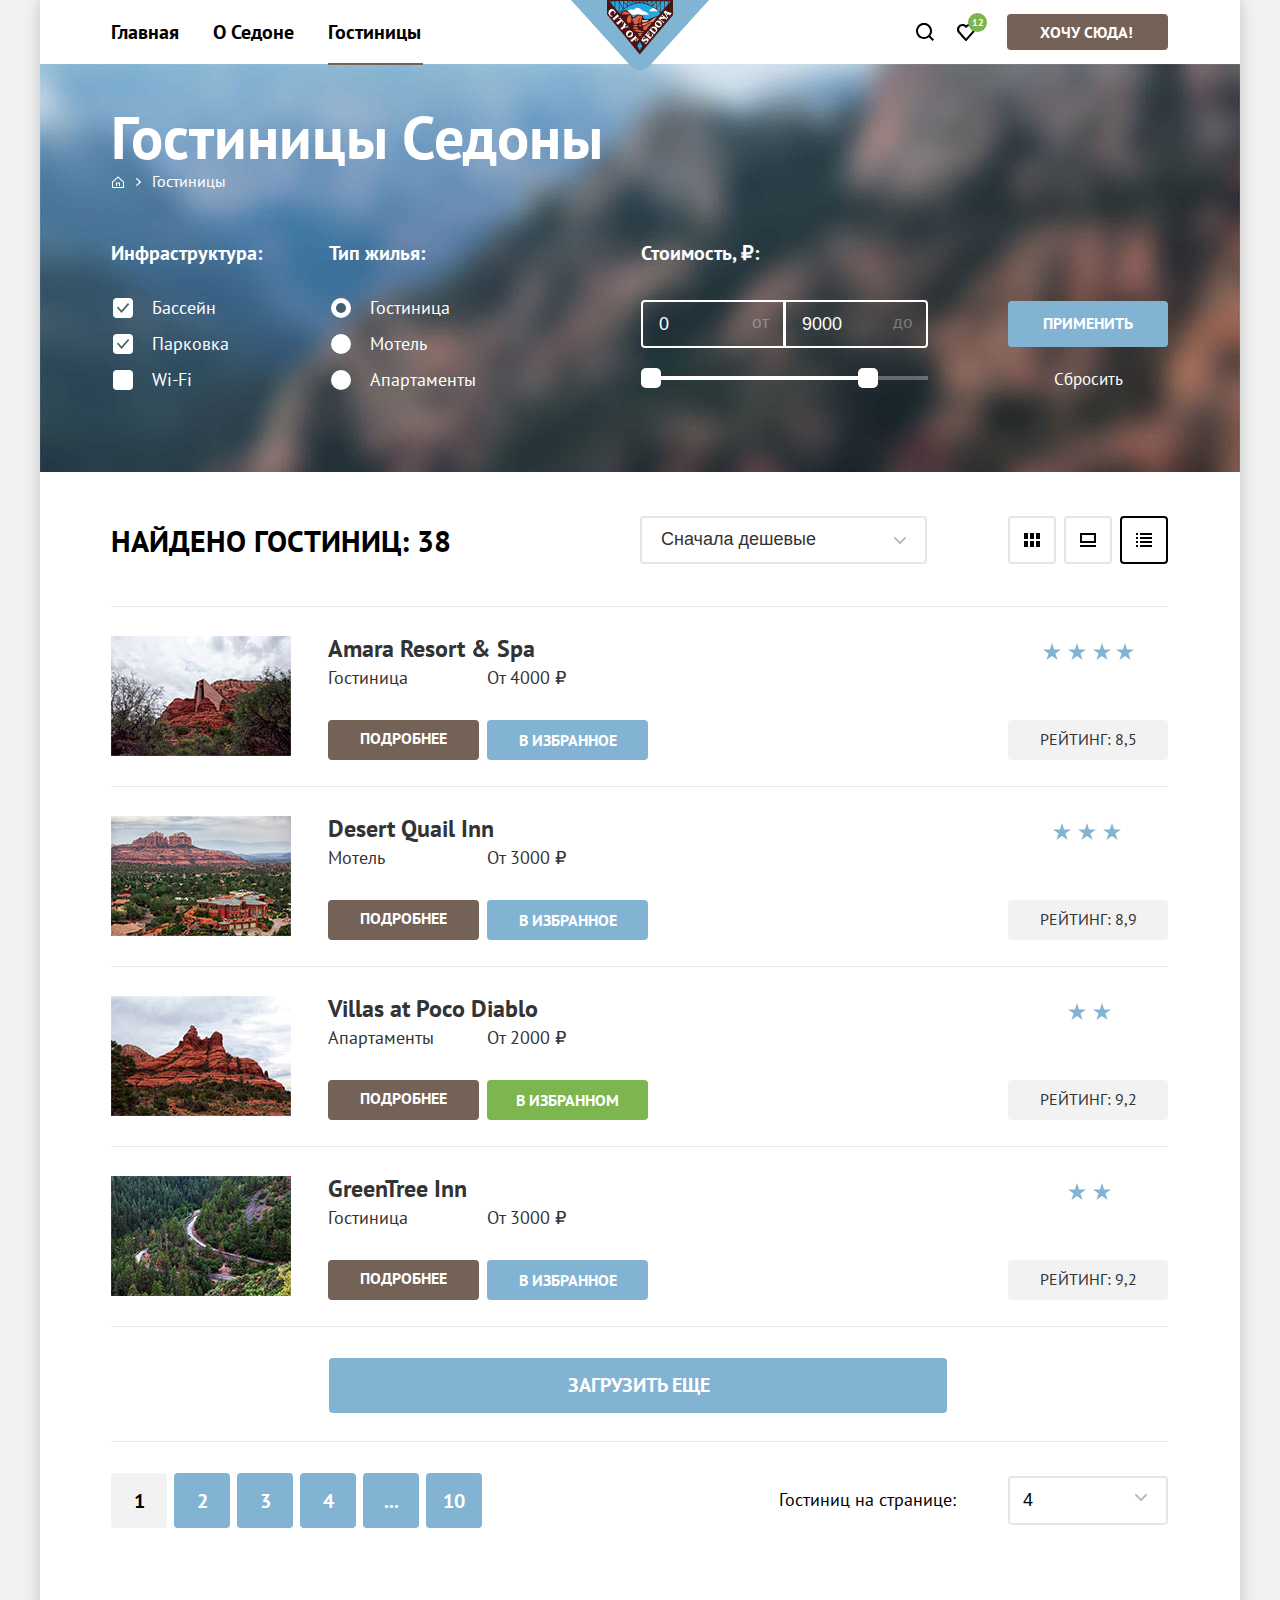
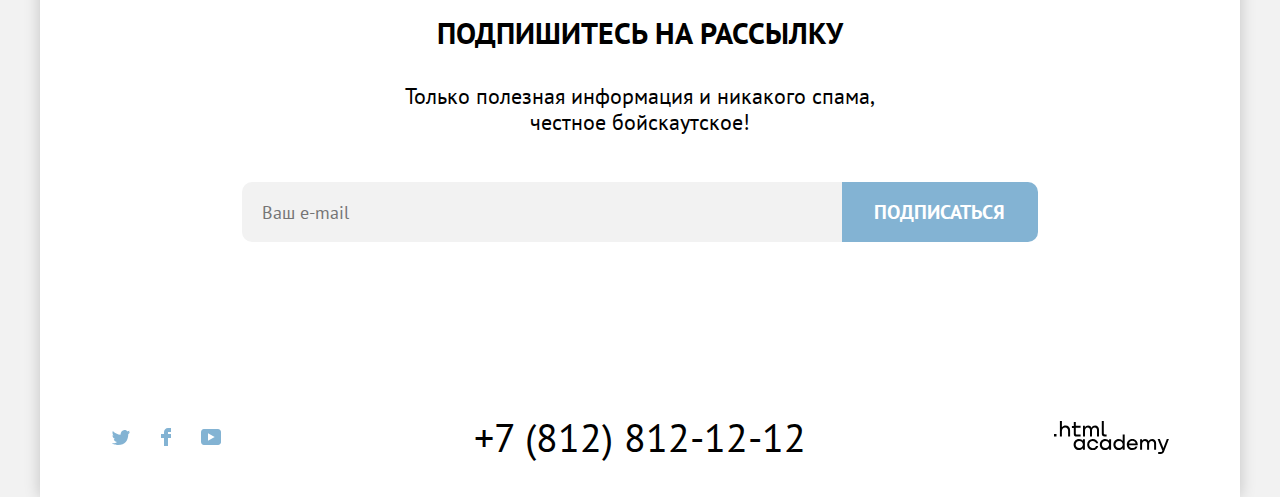
==== commit 98a56999: "Отработка замечаний проверяющего наставника" ====
--- a/catalog.html
+++ b/catalog.html
@@ -4,6 +4,7 @@
     <meta charset="utf-8" />
     <title>HTML Academy: Седона</title>
     <link rel="stylesheet" href="css/styles.css" />
+    <link rel="icon" href="favicon.ico"/><!-- 32×32 -->   
   </head>
 
   <body>
@@ -82,9 +83,9 @@
               <!-- Поповер-Избранное -->
               <div class="popover popover-favorite popover-close">
                 <div class="popover-content">
-                  <h2 class="visually-hidden popover-title">
+                  <p class="visually-hidden popover-title">
                     Отели в избранном
-                  </h2>
+                  </p>
                   <div class="favorite-hotels-preview">
                     <div class="hotel-card-preview">
                       <a class="hotel-card-link-preview" href="hotel.html">
@@ -95,9 +96,9 @@
                           height="48"
                           alt="Мотель Desert Quail Inn на фоне окружающего ландшафта"
                         />
-                        <h3 class="hotel-card-title-preview">
+                        <p class="hotel-card-title-preview">
                           Desert Quail Inn
-                        </h3>
+                        </p>
                         <p class="hotel-card-accommodation-type-preview">
                           Мотель
                         </p>
@@ -118,9 +119,9 @@
                           height="48"
                           alt="Горы вблизи апартаментов Villas at Poco Diablo"
                         />
-                        <h3 class="hotel-card-title-preview">
+                        <p class="hotel-card-title-preview">
                           Villas at Poco Diablo
-                        </h3>
+                        </p>
                         <p class="hotel-card-accommodation-type-preview">
                           Апартаменты
                         </p>
@@ -578,12 +579,14 @@
           <label for="subscribe-email" class="visually-hidden"
             >Введите e-mail</label
           >
+          <!-- Чтобы стилизовать input для поведения при ошибке ввода необходимо добавить ему класс "subscribe-email-invalid" -->
           <input
             class="subscribe-email subscribe-email-catalog"
             id="subscribe-email"
             type="email"
             name="subscribe-email"
             placeholder="Ваш e-mail"
+            required=""
           />
           <button
             class="subscribe-button button button-blue"
--- a/css/styles.css
+++ b/css/styles.css
@@ -169,7 +169,7 @@
 .navigation-list {
   width: 468px;
   display: grid;
-  grid-template-columns: repeat(4, max-content);
+  grid-template-columns: repeat(4, max-content);    
   gap: 16px;
   margin: 0;
   padding: 0;
@@ -181,7 +181,7 @@
   display: flex;
   align-self: center;
   justify-self: center;
-  padding: 0;
+  padding: 10px 0;
   box-sizing: border-box;
   position: relative;
 }
@@ -198,8 +198,7 @@
   color: inherit;
   text-decoration: none;
   margin: 0;
-  padding: 4px 6px;
-  padding-top: 0;
+  padding: 5px 7px;
   padding-left: 5px;
   border: 3px solid transparent;
   border-radius: 10px;
@@ -208,9 +207,9 @@
 
 .navigation-link-current::before {
   position: absolute;
-  right: 4px;
-  bottom: -18px;
-  left: 6px;
+  right: 5px;
+  bottom: -15px;
+  left: 5px;
   height: 2px;
   background-color: var(--find-hotel-button-color);
   content: "";
@@ -427,7 +426,8 @@
 }
 
 .advantage-picture {
-  display: inline-block;
+  display: block;
+  object-fit: cover;
 }
 
 /* Advantages with icons */
@@ -560,7 +560,7 @@
   background-color: var(--image-background-spare-color);
   max-height: 411px;
   background-image: url("../img/index/subscribe_index_background.jpg");
-  background-size: 100% auto;
+  background-size: cover;
   background-repeat: no-repeat;
 }
 
@@ -599,17 +599,18 @@
   padding: 0 20px;
   border: none;
   margin: 0;
+  margin-right: 0px;
   box-sizing: border-box;
   font-family: inherit;
   font-size: 18px;
   line-height: 26px;
   background-color: var(--backing-background);
   border-radius: 10px 0px 0px 10px;
-  outline: unset;
+  outline: none;
   border: none;
 }
 
-.subscribe-email-catalog {
+.subscribe-email-catalog[required] {
   background-color: var(--backing-background);
 }
 
@@ -626,28 +627,33 @@
   outline: unset;
 }
 
+
+
 .subscribe-email:hover {
   background-color: var(--view-button-background);
 }
 
 .subscribe-email:focus-visible {
   background-color: var(--view-button-background);
-  border: 3px solid var(--secondary-background-color);
+  outline: 3px solid var(--secondary-background-color);
+  z-index: 1;
 }
 
 .subscribe-email:not(:placeholder-shown) {
   background-color: var(--primary-background-color);
-  border: 2px solid var(--primary-font-color);
-}
-
-.subscribe-email:invalid {
-  background-color: var(--primary-background-color);
-  border: 2px solid var(--subscribe-email-invalid);
+  outline: 2px solid var(--primary-font-color);
+  z-index: 1;
 }
 
 .subscribe-email:disabled {
   background-color: var(--advantage-background-grey);
 }
+
+.subscribe-email-invalid:not(:placeholder-shown) {
+  background-color: var(--primary-background-color);
+  outline: 2px solid var(--subscribe-email-invalid);
+  z-index: 1;
+} 
 
 /*Footer*/
 .page-footer {
@@ -833,7 +839,7 @@
   color: var(--primary-background-color);
   background-color: var(--image-background-spare-color);
   background-image: url("../img/catalog/catalog-background.jpg");
-  background-size: 100% auto;
+  background-size: cover;
   background-repeat: no-repeat;
   margin-bottom: 44px;
   box-sizing: border-box;
@@ -1969,7 +1975,7 @@
 
 .notice {
   position: absolute;
-  display: flex;
+  display: none;
   min-width: 420px;
   grid-column: 2/3;
   grid-row: 2/2;
@@ -1979,8 +1985,12 @@
   padding-left: 5px;
 }
 
-.notice-close {
-  display: none;
+.booking-check-input:invalid + .notice-invalid {
+  display: flex;
+}
+
+.notice-open {
+  display: flex;
 }
 
 .notice-invalid {
@@ -2103,7 +2113,7 @@
   background-position: center;
 }
 
-.button.booking-info:hover {
+button.booking-info:hover {
   background-color: var(--social-icon-hover);
 }
 
@@ -2122,7 +2132,7 @@
   background-color: #333333;
   box-shadow: 0px 15px 30px rgba(0, 0, 0, 0.3);
   border-radius: 10px;
-  display: flex;
+  display: none;
   align-items: center;
   padding-top: 5px;
   padding-left: 22px;
@@ -2132,8 +2142,8 @@
   right: -97px;
 }
 
-.tooltip-close {
-  display: none;
+button.booking-info:hover + .tooltip{
+  display: flex;
 } 
 
 .tooltip-content {
@@ -2142,7 +2152,7 @@
   font-size: 16px;
   line-height: 20px;
   text-align: start;
-  color: #ffffff;
+  color: var(--primary-background-color);
 }
 
 .tooltip::before {
